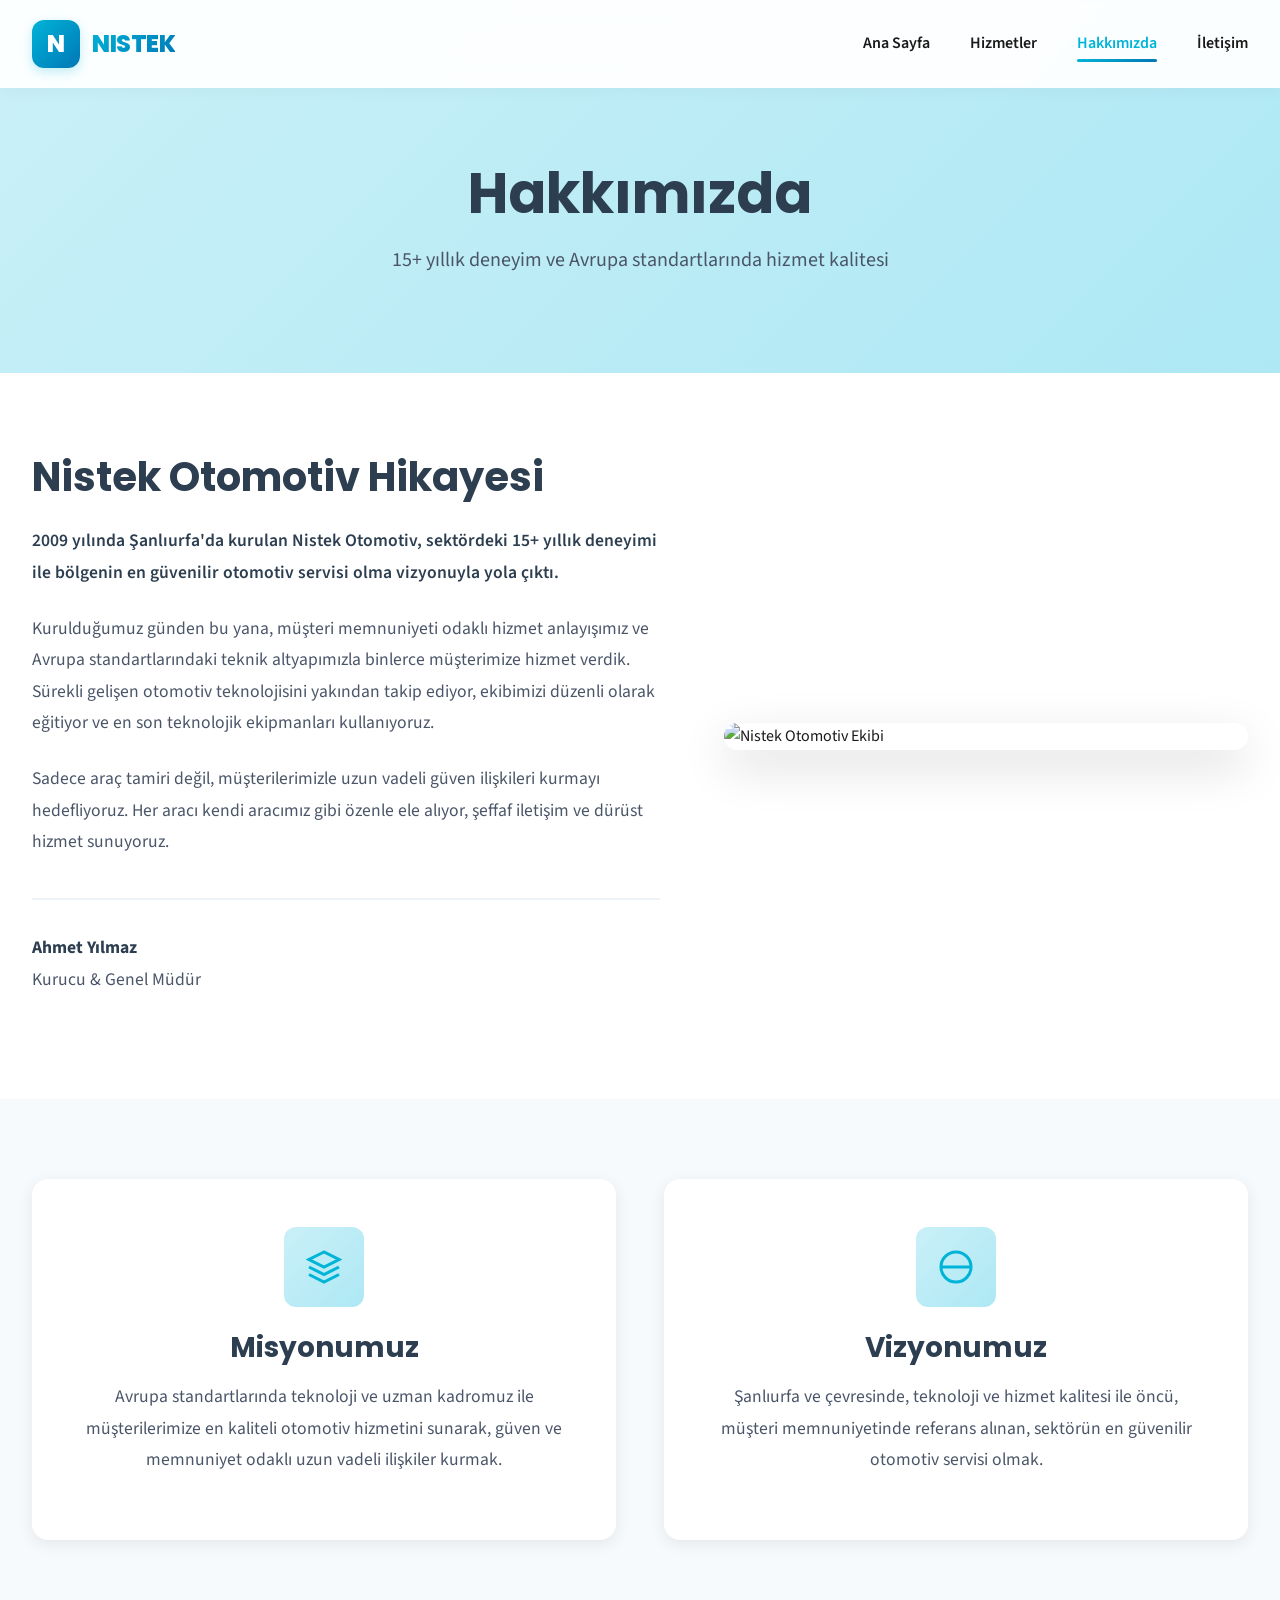
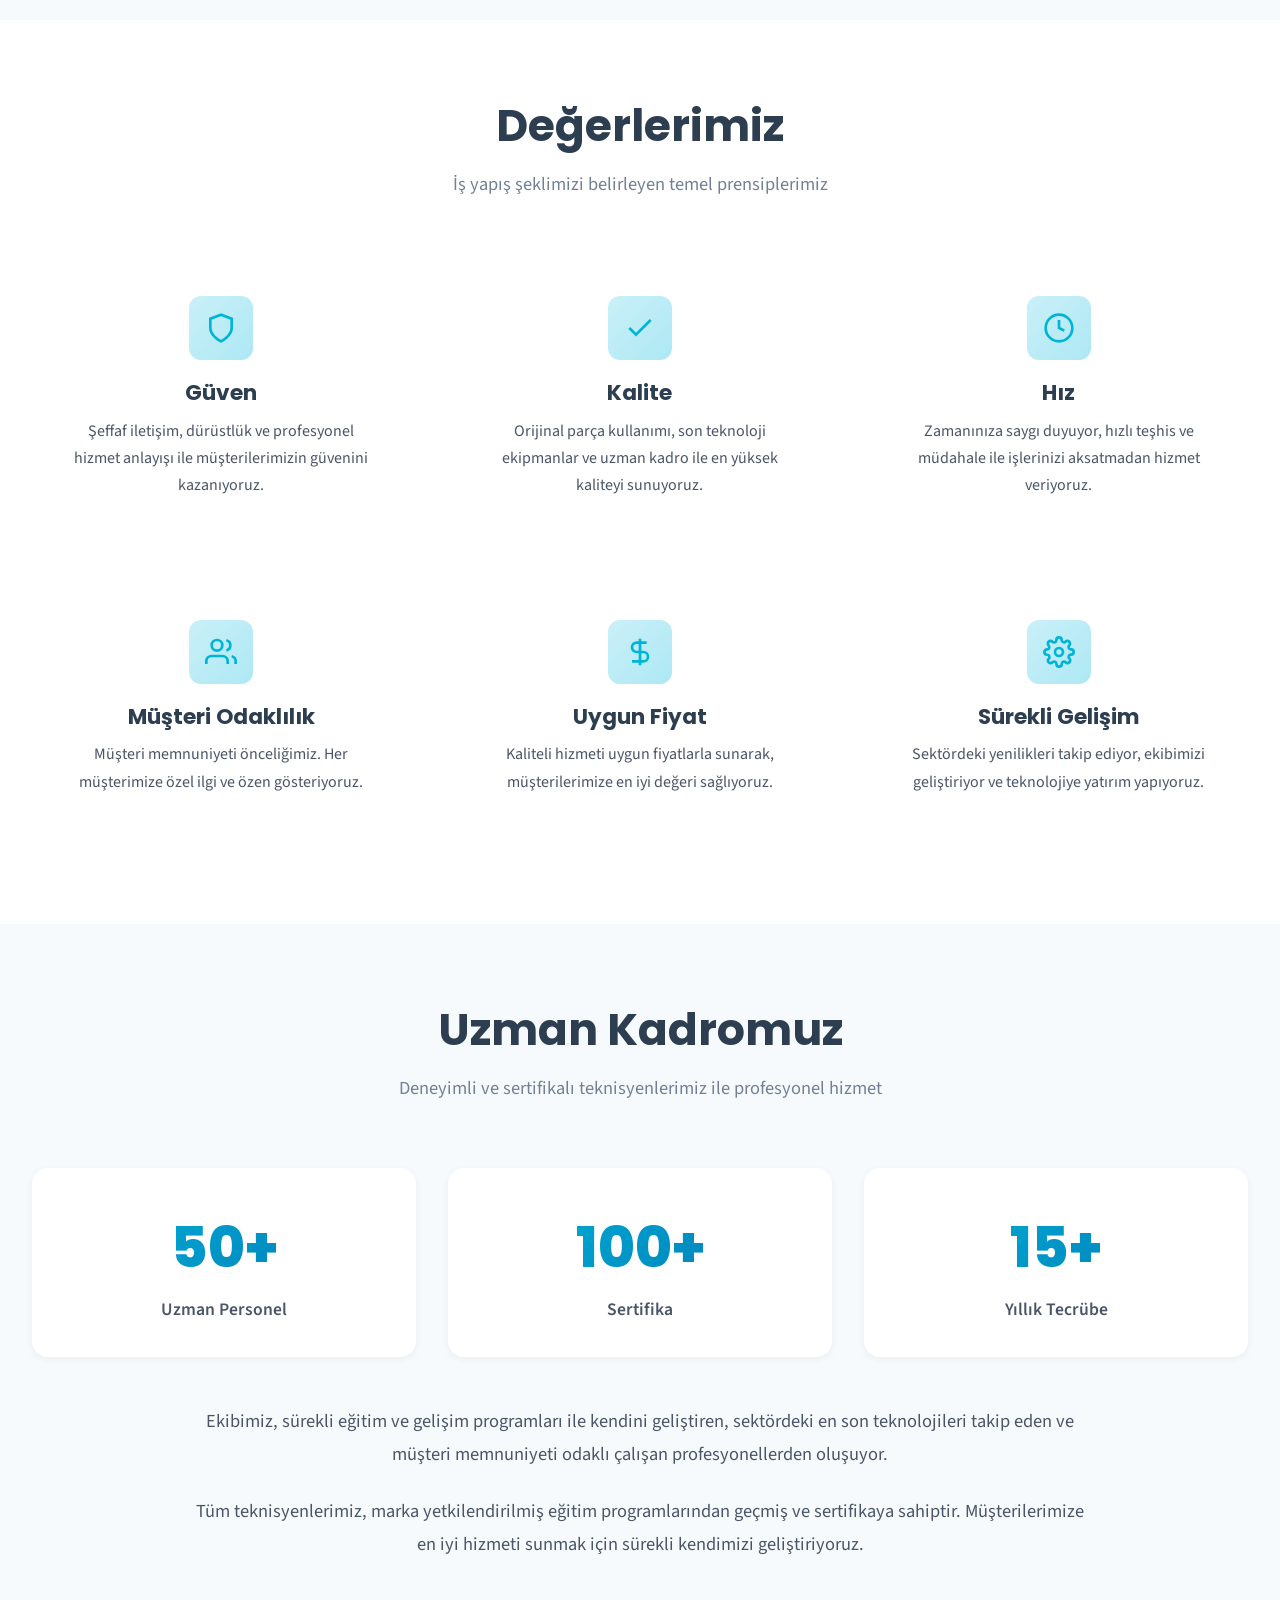
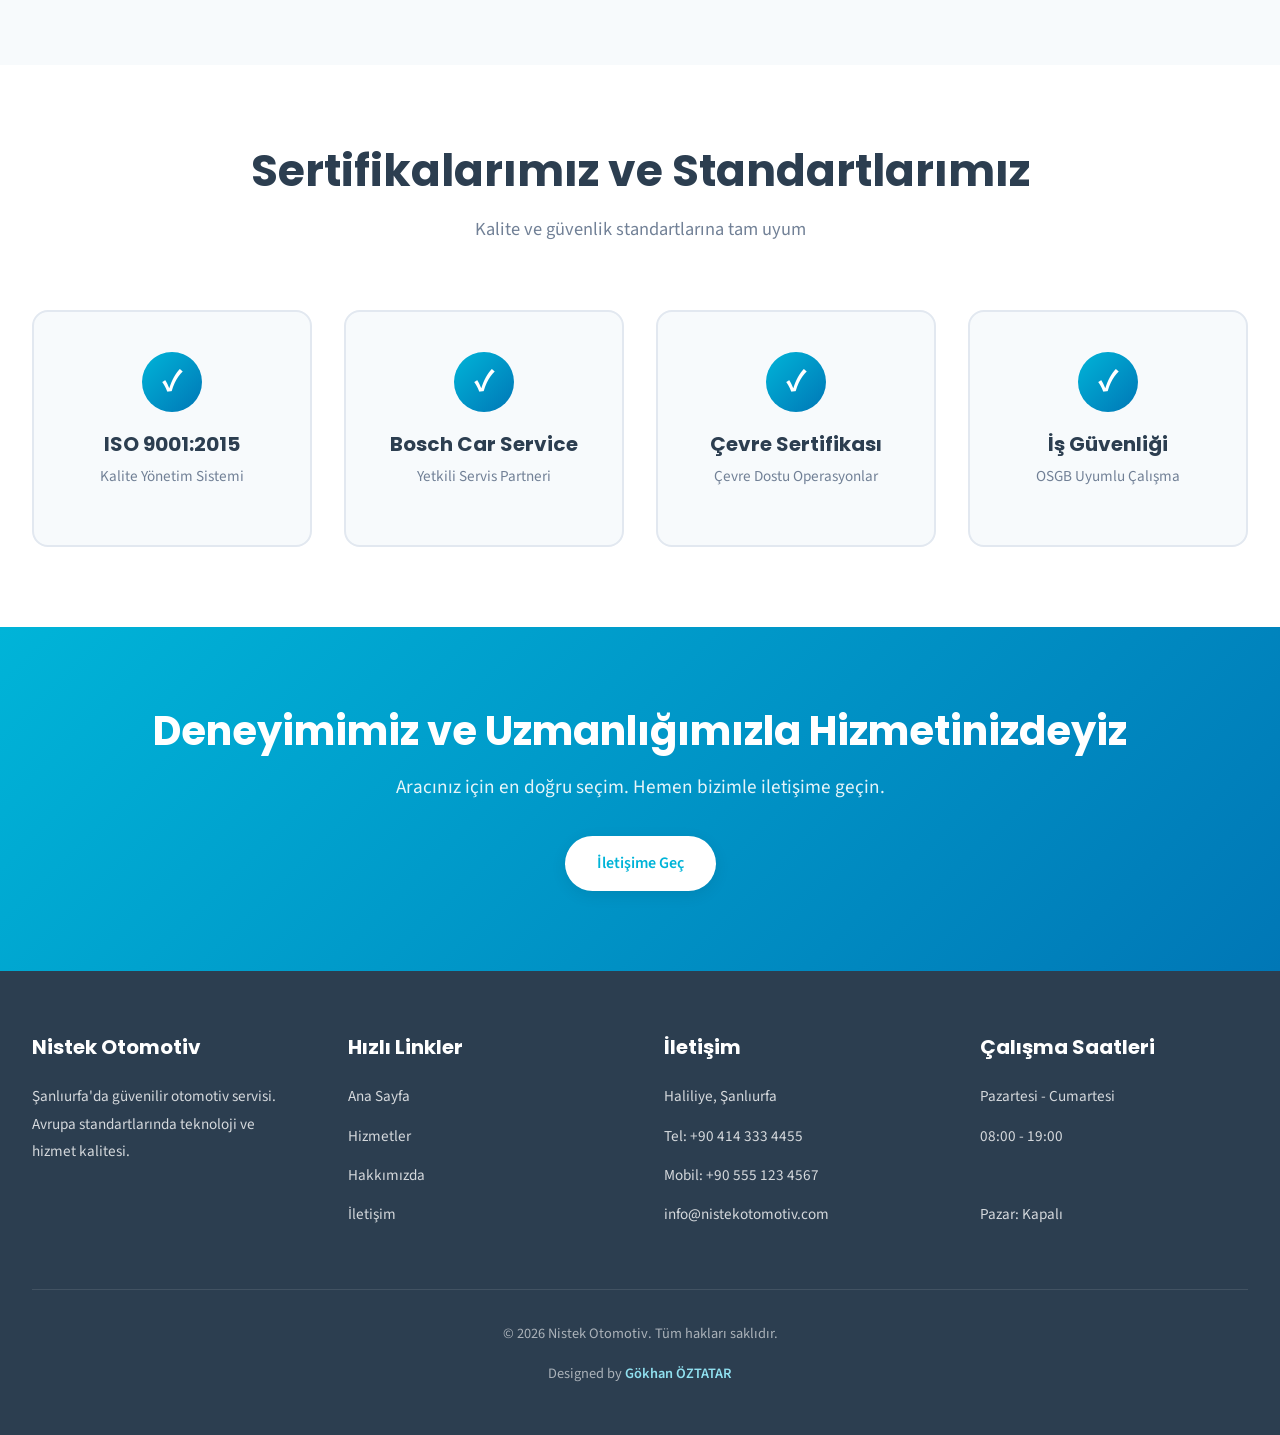
==== hakkimizda.html @ 3eafb085 "Add files via upload" ====
<!DOCTYPE html>
<html lang="tr">
<head>
    <meta charset="UTF-8">
    <meta name="viewport" content="width=device-width, initial-scale=1.0">
    <title>Hakkımızda - Nistek Otomotiv | Şanlıurfa</title>
    <meta name="description" content="15+ yıllık deneyim, Avrupa standartları ve müşteri odaklı hizmet anlayışı ile Şanlıurfa'nın güvenilir otomotiv servisi.">
    <link href="https://fonts.googleapis.com/css2?family=Poppins:wght@300;400;500;600;700;800&family=Source+Sans+Pro:wght@300;400;600;700&display=swap" rel="stylesheet">
    <link rel="stylesheet" href="style.css">
</head>
<body>
    <!-- Header / Navigation -->
    <header class="site-header">
        <div class="container">
            <div class="logo">
                <a href="index.html">
                    <span class="logo-icon">N</span>
                    <span class="logo-text">NISTEK</span>
                </a>
            </div>
            <nav class="main-nav">
                <ul class="nav-menu">
                    <li><a href="index.html">Ana Sayfa</a></li>
                    <li><a href="hizmetler.html">Hizmetler</a></li>
                    <li><a href="hakkimizda.html" class="active">Hakkımızda</a></li>
                    <li><a href="iletisim.html">İletişim</a></li>
                </ul>
                <button class="mobile-toggle" aria-label="Menu">
                    <span></span>
                    <span></span>
                    <span></span>
                </button>
            </nav>
        </div>
    </header>

    <!-- Page Header -->
    <section class="page-header">
        <div class="container">
            <h1>Hakkımızda</h1>
            <p>15+ yıllık deneyim ve Avrupa standartlarında hizmet kalitesi</p>
        </div>
    </section>

    <!-- About Story Section -->
    <section class="about-story">
        <div class="container">
            <div class="about-grid">
                <div class="about-content">
                    <h2>Nistek Otomotiv Hikayesi</h2>
                    <p class="lead-text">2009 yılında Şanlıurfa'da kurulan Nistek Otomotiv, sektördeki 15+ yıllık deneyimi ile bölgenin en güvenilir otomotiv servisi olma vizyonuyla yola çıktı.</p>
                    
                    <p>Kurulduğumuz günden bu yana, müşteri memnuniyeti odaklı hizmet anlayışımız ve Avrupa standartlarındaki teknik altyapımızla binlerce müşterimize hizmet verdik. Sürekli gelişen otomotiv teknolojisini yakından takip ediyor, ekibimizi düzenli olarak eğitiyor ve en son teknolojik ekipmanları kullanıyoruz.</p>

                    <p>Sadece araç tamiri değil, müşterilerimizle uzun vadeli güven ilişkileri kurmayı hedefliyoruz. Her aracı kendi aracımız gibi özenle ele alıyor, şeffaf iletişim ve dürüst hizmet sunuyoruz.</p>

                    <div class="signature">
                        <p><strong>Ahmet Yılmaz</strong><br>Kurucu & Genel Müdür</p>
                    </div>
                </div>
                <div class="about-image">
                    <img src="https://images.unsplash.com/photo-1632823469850-1da5f5e07b2c?w=600&h=700&fit=crop" alt="Nistek Otomotiv Ekibi">
                </div>
            </div>
        </div>
    </section>

    <!-- Mission & Vision -->
    <section class="mission-vision">
        <div class="container">
            <div class="mv-grid">
                <div class="mv-card">
                    <div class="mv-icon">
                        <svg viewBox="0 0 24 24" width="36" height="36">
                            <path d="M12 2L2 7l10 5 10-5-10-5z"/>
                            <path d="M2 17l10 5 10-5"/>
                            <path d="M2 12l10 5 10-5"/>
                        </svg>
                    </div>
                    <h3>Misyonumuz</h3>
                    <p>Avrupa standartlarında teknoloji ve uzman kadromuz ile müşterilerimize en kaliteli otomotiv hizmetini sunarak, güven ve memnuniyet odaklı uzun vadeli ilişkiler kurmak.</p>
                </div>
                <div class="mv-card">
                    <div class="mv-icon">
                        <svg viewBox="0 0 24 24" width="36" height="36">
                            <circle cx="12" cy="12" r="10"/>
                            <path d="M2 12h20"/>
                        </svg>
                    </div>
                    <h3>Vizyonumuz</h3>
                    <p>Şanlıurfa ve çevresinde, teknoloji ve hizmet kalitesi ile öncü, müşteri memnuniyetinde referans alınan, sektörün en güvenilir otomotiv servisi olmak.</p>
                </div>
            </div>
        </div>
    </section>

    <!-- Values Section -->
    <section class="values-section">
        <div class="container">
            <div class="section-header">
                <h2>Değerlerimiz</h2>
                <p>İş yapış şeklimizi belirleyen temel prensiplerimiz</p>
            </div>
            <div class="values-grid">
                <div class="value-card">
                    <div class="value-icon">
                        <svg viewBox="0 0 24 24" width="32" height="32">
                            <path d="M12 22s8-4 8-10V5l-8-3-8 3v7c0 6 8 10 8 10z"/>
                        </svg>
                    </div>
                    <h3>Güven</h3>
                    <p>Şeffaf iletişim, dürüstlük ve profesyonel hizmet anlayışı ile müşterilerimizin güvenini kazanıyoruz.</p>
                </div>

                <div class="value-card">
                    <div class="value-icon">
                        <svg viewBox="0 0 24 24" width="32" height="32">
                            <polyline points="20 6 9 17 4 12"/>
                        </svg>
                    </div>
                    <h3>Kalite</h3>
                    <p>Orijinal parça kullanımı, son teknoloji ekipmanlar ve uzman kadro ile en yüksek kaliteyi sunuyoruz.</p>
                </div>

                <div class="value-card">
                    <div class="value-icon">
                        <svg viewBox="0 0 24 24" width="32" height="32">
                            <circle cx="12" cy="12" r="10"/>
                            <polyline points="12 6 12 12 16 14"/>
                        </svg>
                    </div>
                    <h3>Hız</h3>
                    <p>Zamanınıza saygı duyuyor, hızlı teşhis ve müdahale ile işlerinizi aksatmadan hizmet veriyoruz.</p>
                </div>

                <div class="value-card">
                    <div class="value-icon">
                        <svg viewBox="0 0 24 24" width="32" height="32">
                            <path d="M17 21v-2a4 4 0 0 0-4-4H5a4 4 0 0 0-4 4v2"/>
                            <circle cx="9" cy="7" r="4"/>
                            <path d="M23 21v-2a4 4 0 0 0-3-3.87"/>
                            <path d="M16 3.13a4 4 0 0 1 0 7.75"/>
                        </svg>
                    </div>
                    <h3>Müşteri Odaklılık</h3>
                    <p>Müşteri memnuniyeti önceliğimiz. Her müşterimize özel ilgi ve özen gösteriyoruz.</p>
                </div>

                <div class="value-card">
                    <div class="value-icon">
                        <svg viewBox="0 0 24 24" width="32" height="32">
                            <path d="M12 2v20M17 5H9.5a3.5 3.5 0 0 0 0 7h5a3.5 3.5 0 0 1 0 7H6"/>
                        </svg>
                    </div>
                    <h3>Uygun Fiyat</h3>
                    <p>Kaliteli hizmeti uygun fiyatlarla sunarak, müşterilerimize en iyi değeri sağlıyoruz.</p>
                </div>

                <div class="value-card">
                    <div class="value-icon">
                        <svg viewBox="0 0 24 24" width="32" height="32">
                            <circle cx="12" cy="12" r="3"/>
                            <path d="M19.4 15a1.65 1.65 0 0 0 .33 1.82l.06.06a2 2 0 0 1 0 2.83 2 2 0 0 1-2.83 0l-.06-.06a1.65 1.65 0 0 0-1.82-.33 1.65 1.65 0 0 0-1 1.51V21a2 2 0 0 1-2 2 2 2 0 0 1-2-2v-.09A1.65 1.65 0 0 0 9 19.4a1.65 1.65 0 0 0-1.82.33l-.06.06a2 2 0 0 1-2.83 0 2 2 0 0 1 0-2.83l.06-.06a1.65 1.65 0 0 0 .33-1.82 1.65 1.65 0 0 0-1.51-1H3a2 2 0 0 1-2-2 2 2 0 0 1 2-2h.09A1.65 1.65 0 0 0 4.6 9a1.65 1.65 0 0 0-.33-1.82l-.06-.06a2 2 0 0 1 0-2.83 2 2 0 0 1 2.83 0l.06.06a1.65 1.65 0 0 0 1.82.33H9a1.65 1.65 0 0 0 1-1.51V3a2 2 0 0 1 2-2 2 2 0 0 1 2 2v.09a1.65 1.65 0 0 0 1 1.51 1.65 1.65 0 0 0 1.82-.33l.06-.06a2 2 0 0 1 2.83 0 2 2 0 0 1 0 2.83l-.06.06a1.65 1.65 0 0 0-.33 1.82V9a1.65 1.65 0 0 0 1.51 1H21a2 2 0 0 1 2 2 2 2 0 0 1-2 2h-.09a1.65 1.65 0 0 0-1.51 1z"/>
                        </svg>
                    </div>
                    <h3>Sürekli Gelişim</h3>
                    <p>Sektördeki yenilikleri takip ediyor, ekibimizi geliştiriyor ve teknolojiye yatırım yapıyoruz.</p>
                </div>
            </div>
        </div>
    </section>

    <!-- Team Section -->
    <section class="team-section">
        <div class="container">
            <div class="section-header">
                <h2>Uzman Kadromuz</h2>
                <p>Deneyimli ve sertifikalı teknisyenlerimiz ile profesyonel hizmet</p>
            </div>
            <div class="team-stats">
                <div class="team-stat-item">
                    <div class="team-stat-number">50+</div>
                    <div class="team-stat-label">Uzman Personel</div>
                </div>
                <div class="team-stat-item">
                    <div class="team-stat-number">100+</div>
                    <div class="team-stat-label">Sertifika</div>
                </div>
                <div class="team-stat-item">
                    <div class="team-stat-number">15+</div>
                    <div class="team-stat-label">Yıllık Tecrübe</div>
                </div>
            </div>
            <div class="team-content">
                <p>Ekibimiz, sürekli eğitim ve gelişim programları ile kendini geliştiren, sektördeki en son teknolojileri takip eden ve müşteri memnuniyeti odaklı çalışan profesyonellerden oluşuyor.</p>
                <p>Tüm teknisyenlerimiz, marka yetkilendirilmiş eğitim programlarından geçmiş ve sertifikaya sahiptir. Müşterilerimize en iyi hizmeti sunmak için sürekli kendimizi geliştiriyoruz.</p>
            </div>
        </div>
    </section>

    <!-- Certifications Section -->
    <section class="certifications-section">
        <div class="container">
            <div class="section-header">
                <h2>Sertifikalarımız ve Standartlarımız</h2>
                <p>Kalite ve güvenlik standartlarına tam uyum</p>
            </div>
            <div class="cert-grid">
                <div class="cert-card">
                    <div class="cert-icon">✓</div>
                    <h3>ISO 9001:2015</h3>
                    <p>Kalite Yönetim Sistemi</p>
                </div>
                <div class="cert-card">
                    <div class="cert-icon">✓</div>
                    <h3>Bosch Car Service</h3>
                    <p>Yetkili Servis Partneri</p>
                </div>
                <div class="cert-card">
                    <div class="cert-icon">✓</div>
                    <h3>Çevre Sertifikası</h3>
                    <p>Çevre Dostu Operasyonlar</p>
                </div>
                <div class="cert-card">
                    <div class="cert-icon">✓</div>
                    <h3>İş Güvenliği</h3>
                    <p>OSGB Uyumlu Çalışma</p>
                </div>
            </div>
        </div>
    </section>

    <!-- CTA Section -->
    <section class="cta-section">
        <div class="container">
            <div class="cta-content">
                <h2>Deneyimimiz ve Uzmanlığımızla Hizmetinizdeyiz</h2>
                <p>Aracınız için en doğru seçim. Hemen bizimle iletişime geçin.</p>
                <a href="iletisim.html" class="btn btn-light">İletişime Geç</a>
            </div>
        </div>
    </section>

    <!-- Footer -->
    <footer class="site-footer">
        <div class="container">
            <div class="footer-grid">
                <div class="footer-col">
                    <h4>Nistek Otomotiv</h4>
                    <p>Şanlıurfa'da güvenilir otomotiv servisi. Avrupa standartlarında teknoloji ve hizmet kalitesi.</p>
                </div>
                <div class="footer-col">
                    <h4>Hızlı Linkler</h4>
                    <ul>
                        <li><a href="index.html">Ana Sayfa</a></li>
                        <li><a href="hizmetler.html">Hizmetler</a></li>
                        <li><a href="hakkimizda.html">Hakkımızda</a></li>
                        <li><a href="iletisim.html">İletişim</a></li>
                    </ul>
                </div>
                <div class="footer-col">
                    <h4>İletişim</h4>
                    <ul>
                        <li>Haliliye, Şanlıurfa</li>
                        <li>Tel: +90 414 333 4455</li>
                        <li>Mobil: +90 555 123 4567</li>
                        <li>info@nistekotomotiv.com</li>
                    </ul>
                </div>
                <div class="footer-col">
                    <h4>Çalışma Saatleri</h4>
                    <ul>
                        <li>Pazartesi - Cumartesi</li>
                        <li>08:00 - 19:00</li>
                        <li>&nbsp;</li>
                        <li>Pazar: Kapalı</li>
                    </ul>
                </div>
            </div>
            <div class="footer-bottom">
                <p>&copy; 2026 Nistek Otomotiv. Tüm hakları saklıdır.</p>
                <p class="designer-credit">Designed by <a href="https://gokhanoztatar.com" target="_blank" rel="noopener noreferrer">Gökhan ÖZTATAR</a></p>
            </div>
        </div>
    </footer>

    <script src="script.js"></script>
</body>
</html>
---- style.css ----
/* ==========================================
   NISTEK OTOMOTIV - MODERN DESIGN SYSTEM
   European Automotive Technology Style
   ========================================== */

/* === CSS VARIABLES === */
:root {
    /* Colors */
    --primary-blue: #00B4D8;
    --primary-blue-dark: #0096C7;
    --secondary-blue: #0077B6;
    --accent-cyan: #90E0EF;
    --dark-graphite: #2C3E50;
    --dark-slate: #34495E;
    --text-dark: #1A1A1A;
    --text-medium: #4A5568;
    --text-light: #718096;
    --bg-white: #FFFFFF;
    --bg-light: #F7FAFC;
    --bg-gray: #EDF2F7;
    --border-color: #E2E8F0;
    
    /* Gradients */
    --gradient-primary: linear-gradient(135deg, #00B4D8 0%, #0077B6 100%);
    --gradient-light: linear-gradient(135deg, #CAF0F8 0%, #ADE8F4 100%);
    
    /* Spacing */
    --spacing-xs: 0.5rem;
    --spacing-sm: 1rem;
    --spacing-md: 1.5rem;
    --spacing-lg: 2rem;
    --spacing-xl: 3rem;
    --spacing-2xl: 4rem;
    
    /* Typography */
    --font-heading: 'Poppins', sans-serif;
    --font-body: 'Source Sans Pro', sans-serif;
    
    /* Shadows */
    --shadow-sm: 0 2px 8px rgba(0, 0, 0, 0.05);
    --shadow-md: 0 4px 16px rgba(0, 0, 0, 0.08);
    --shadow-lg: 0 8px 32px rgba(0, 0, 0, 0.12);
    --shadow-xl: 0 16px 48px rgba(0, 0, 0, 0.15);
    
    /* Border Radius */
    --radius-sm: 8px;
    --radius-md: 12px;
    --radius-lg: 16px;
    --radius-xl: 24px;
    --radius-full: 9999px;
    
    /* Transitions */
    --transition-base: all 0.3s cubic-bezier(0.4, 0, 0.2, 1);
    --transition-fast: all 0.15s ease;
}

/* === RESET & BASE === */
* {
    margin: 0;
    padding: 0;
    box-sizing: border-box;
}

html {
    scroll-behavior: smooth;
    font-size: 16px;
}

body {
    font-family: var(--font-body);
    color: var(--text-dark);
    background: var(--bg-light);
    line-height: 1.7;
    -webkit-font-smoothing: antialiased;
    -moz-osx-font-smoothing: grayscale;
}

img {
    max-width: 100%;
    height: auto;
    display: block;
}

a {
    color: inherit;
    text-decoration: none;
    transition: var(--transition-base);
}

ul {
    list-style: none;
}

/* === TYPOGRAPHY === */
h1, h2, h3, h4, h5, h6 {
    font-family: var(--font-heading);
    font-weight: 700;
    line-height: 1.2;
    color: var(--dark-graphite);
}

h1 { font-size: 3.5rem; }
h2 { font-size: 2.5rem; }
h3 { font-size: 1.75rem; }
h4 { font-size: 1.5rem; }
h5 { font-size: 1.25rem; }
h6 { font-size: 1rem; }

p {
    margin-bottom: 1rem;
    color: var(--text-medium);
}

.lead-text {
    font-size: 1.25rem;
    font-weight: 600;
    color: var(--dark-graphite);
    line-height: 1.6;
}

.gradient-text {
    background: var(--gradient-primary);
    -webkit-background-clip: text;
    -webkit-text-fill-color: transparent;
    background-clip: text;
}

/* === CONTAINER === */
.container {
    max-width: 1280px;
    margin: 0 auto;
    padding: 0 2rem;
}

@media (max-width: 768px) {
    .container {
        padding: 0 1.5rem;
    }
}

/* === HEADER & NAVIGATION === */
.site-header {
    position: fixed;
    top: 0;
    left: 0;
    right: 0;
    background: rgba(255, 255, 255, 0.95);
    backdrop-filter: blur(12px);
    -webkit-backdrop-filter: blur(12px);
    box-shadow: 0 2px 16px rgba(0, 0, 0, 0.04);
    z-index: 1000;
    padding: 1.25rem 0;
    transition: var(--transition-base);
}

.site-header .container {
    display: flex;
    justify-content: space-between;
    align-items: center;
}

/* Logo */
.logo a {
    display: flex;
    align-items: center;
    gap: 0.75rem;
    font-family: var(--font-heading);
    font-weight: 800;
    font-size: 1.5rem;
}

.logo-icon {
    width: 48px;
    height: 48px;
    background: var(--gradient-primary);
    border-radius: var(--radius-md);
    display: flex;
    align-items: center;
    justify-content: center;
    color: white;
    font-size: 1.5rem;
    font-weight: 800;
    box-shadow: 0 4px 12px rgba(0, 180, 216, 0.25);
}

.logo-text {
    background: var(--gradient-primary);
    -webkit-background-clip: text;
    -webkit-text-fill-color: transparent;
    background-clip: text;
    letter-spacing: -0.5px;
}

/* Navigation */
.nav-menu {
    display: flex;
    gap: 2.5rem;
    align-items: center;
}

.nav-menu a {
    font-weight: 600;
    font-size: 1rem;
    color: var(--text-dark);
    position: relative;
    padding: 0.5rem 0;
}

.nav-menu a::after {
    content: '';
    position: absolute;
    bottom: 0;
    left: 0;
    width: 0;
    height: 3px;
    background: var(--gradient-primary);
    border-radius: 2px;
    transition: width 0.3s ease;
}

.nav-menu a:hover::after,
.nav-menu a.active::after {
    width: 100%;
}

.nav-menu a:hover,
.nav-menu a.active {
    color: var(--primary-blue);
}

/* Mobile Toggle */
.mobile-toggle {
    display: none;
    flex-direction: column;
    gap: 5px;
    background: none;
    border: none;
    cursor: pointer;
    padding: 0.5rem;
}

.mobile-toggle span {
    width: 28px;
    height: 3px;
    background: var(--dark-graphite);
    border-radius: 2px;
    transition: var(--transition-base);
}

/* === BUTTONS === */
.btn {
    display: inline-flex;
    align-items: center;
    gap: 0.5rem;
    padding: 0.875rem 2rem;
    font-family: var(--font-body);
    font-weight: 600;
    font-size: 1rem;
    border-radius: var(--radius-full);
    cursor: pointer;
    transition: var(--transition-base);
    border: none;
    text-align: center;
}

.btn svg {
    fill: none;
    stroke: currentColor;
    stroke-width: 2;
    stroke-linecap: round;
    stroke-linejoin: round;
}

.btn-primary {
    background: var(--gradient-primary);
    color: white;
    box-shadow: 0 4px 16px rgba(0, 180, 216, 0.3);
}

.btn-primary:hover {
    transform: translateY(-2px);
    box-shadow: 0 8px 24px rgba(0, 180, 216, 0.4);
}

.btn-secondary {
    background: white;
    color: var(--primary-blue);
    border: 2px solid var(--primary-blue);
}

.btn-secondary:hover {
    background: var(--primary-blue);
    color: white;
}

.btn-light {
    background: white;
    color: var(--primary-blue);
    box-shadow: var(--shadow-md);
}

.btn-light:hover {
    background: var(--bg-light);
    transform: translateY(-2px);
}

.btn-outline {
    background: transparent;
    color: var(--primary-blue);
    border: 2px solid var(--primary-blue);
}

.btn-outline:hover {
    background: var(--primary-blue);
    color: white;
}

.btn-full {
    width: 100%;
    justify-content: center;
}

/* === HERO SECTION === */
.hero {
    padding: 9rem 0 5rem;
    background: var(--bg-light);
    position: relative;
    overflow: hidden;
}

.hero-background {
    position: absolute;
    top: 0;
    left: 0;
    right: 0;
    bottom: 0;
    z-index: 0;
}

.hero-pattern {
    position: absolute;
    top: -10%;
    right: -10%;
    width: 600px;
    height: 600px;
    background: radial-gradient(circle, rgba(0, 180, 216, 0.08) 0%, transparent 70%);
    border-radius: 50%;
    animation: float 8s ease-in-out infinite;
}

@keyframes float {
    0%, 100% { transform: translate(0, 0); }
    50% { transform: translate(-30px, -30px); }
}

.hero .container {
    position: relative;
    z-index: 1;
    display: grid;
    grid-template-columns: 1fr 1fr;
    gap: 4rem;
    align-items: center;
}

.hero-title {
    font-size: 4rem;
    margin-bottom: 1.5rem;
    line-height: 1.1;
    animation: fadeInUp 0.8s ease-out;
}

.hero-subtitle {
    font-size: 1.25rem;
    color: var(--text-medium);
    margin-bottom: 2.5rem;
    line-height: 1.7;
    animation: fadeInUp 0.8s ease-out 0.2s both;
}

.hero-actions {
    display: flex;
    gap: 1rem;
    flex-wrap: wrap;
    animation: fadeInUp 0.8s ease-out 0.4s both;
}

.hero-image-wrapper {
    position: relative;
    border-radius: var(--radius-xl);
    overflow: hidden;
    box-shadow: var(--shadow-xl);
    animation: fadeInRight 0.8s ease-out 0.3s both;
}

.hero-image-wrapper img {
    width: 100%;
    height: auto;
    display: block;
}

@keyframes fadeInUp {
    from {
        opacity: 0;
        transform: translateY(30px);
    }
    to {
        opacity: 1;
        transform: translateY(0);
    }
}

@keyframes fadeInRight {
    from {
        opacity: 0;
        transform: translateX(30px);
    }
    to {
        opacity: 1;
        transform: translateX(0);
    }
}

/* === TRUST SECTION === */
.trust-section {
    padding: 3rem 0;
    background: white;
}

.trust-grid {
    display: grid;
    grid-template-columns: repeat(4, 1fr);
    gap: 2rem;
}

.trust-item {
    text-align: center;
    padding: 1.5rem;
}

.trust-number {
    font-family: var(--font-heading);
    font-size: 3rem;
    font-weight: 800;
    background: var(--gradient-primary);
    -webkit-background-clip: text;
    -webkit-text-fill-color: transparent;
    background-clip: text;
    margin-bottom: 0.5rem;
}

.trust-label {
    font-weight: 600;
    color: var(--text-medium);
    font-size: 1rem;
}

/* === SECTION STYLES === */
section {
    padding: 5rem 0;
}

.section-header {
    text-align: center;
    margin-bottom: 4rem;
    max-width: 800px;
    margin-left: auto;
    margin-right: auto;
}

.section-header h2 {
    font-size: 2.75rem;
    margin-bottom: 1rem;
}

.section-header p {
    font-size: 1.15rem;
    color: var(--text-light);
}

.section-cta {
    text-align: center;
    margin-top: 3rem;
}

/* === SERVICES GRID === */
.services-preview {
    background: var(--bg-light);
}

.services-grid {
    display: grid;
    grid-template-columns: repeat(auto-fit, minmax(320px, 1fr));
    gap: 2rem;
}

.service-card {
    background: white;
    padding: 2.5rem;
    border-radius: var(--radius-lg);
    box-shadow: var(--shadow-sm);
    transition: var(--transition-base);
    border: 1px solid var(--border-color);
}

.service-card:hover {
    transform: translateY(-8px);
    box-shadow: var(--shadow-lg);
    border-color: var(--primary-blue);
}

.service-icon {
    width: 64px;
    height: 64px;
    background: var(--gradient-light);
    border-radius: var(--radius-md);
    display: flex;
    align-items: center;
    justify-content: center;
    margin-bottom: 1.5rem;
}

.service-icon svg {
    stroke: var(--primary-blue);
    fill: none;
    stroke-width: 2;
    stroke-linecap: round;
    stroke-linejoin: round;
}

.service-card h3 {
    font-size: 1.5rem;
    margin-bottom: 1rem;
    color: var(--dark-graphite);
}

.service-card p {
    color: var(--text-medium);
    line-height: 1.7;
    margin-bottom: 1.5rem;
}

.service-link {
    color: var(--primary-blue);
    font-weight: 600;
    display: inline-flex;
    align-items: center;
    gap: 0.5rem;
}

.service-link:hover {
    gap: 0.75rem;
}

/* === FEATURES GRID === */
.why-choose {
    background: white;
}

.features-grid {
    display: grid;
    grid-template-columns: repeat(auto-fit, minmax(280px, 1fr));
    gap: 2.5rem;
}

.feature-card {
    text-align: center;
}

.feature-icon {
    width: 72px;
    height: 72px;
    background: var(--gradient-light);
    border-radius: var(--radius-md);
    display: flex;
    align-items: center;
    justify-content: center;
    margin: 0 auto 1.5rem;
}

.feature-icon svg {
    stroke: var(--primary-blue);
    fill: none;
    stroke-width: 2.5;
    stroke-linecap: round;
    stroke-linejoin: round;
}

.feature-card h3 {
    font-size: 1.35rem;
    margin-bottom: 0.75rem;
}

.feature-card p {
    color: var(--text-medium);
    line-height: 1.7;
}

/* === CTA SECTION === */
.cta-section {
    background: var(--gradient-primary);
    padding: 5rem 0;
    text-align: center;
}

.cta-content h2 {
    color: white;
    font-size: 2.5rem;
    margin-bottom: 1rem;
}

.cta-content p {
    color: rgba(255, 255, 255, 0.9);
    font-size: 1.2rem;
    margin-bottom: 2rem;
}

/* === PAGE HEADER === */
.page-header {
    padding: 10rem 0 5rem;
    background: var(--gradient-light);
    text-align: center;
}

.page-header h1 {
    font-size: 3.5rem;
    margin-bottom: 1rem;
}

.page-header p {
    font-size: 1.25rem;
    color: var(--text-medium);
}

/* === SERVICES DETAIL PAGE === */
.services-detail {
    background: var(--bg-light);
}

.service-detail-card {
    background: white;
    border-radius: var(--radius-xl);
    padding: 3rem;
    margin-bottom: 3rem;
    box-shadow: var(--shadow-md);
}

.service-detail-header {
    display: flex;
    gap: 2rem;
    align-items: center;
    margin-bottom: 2.5rem;
    padding-bottom: 2rem;
    border-bottom: 2px solid var(--bg-gray);
}

.service-detail-icon {
    width: 80px;
    height: 80px;
    background: var(--gradient-primary);
    border-radius: var(--radius-lg);
    display: flex;
    align-items: center;
    justify-content: center;
    flex-shrink: 0;
    box-shadow: 0 8px 24px rgba(0, 180, 216, 0.3);
}

.service-detail-icon svg {
    stroke: white;
    fill: none;
    stroke-width: 2;
    stroke-linecap: round;
    stroke-linejoin: round;
}

.service-detail-title h2 {
    font-size: 2.25rem;
    margin-bottom: 0.5rem;
}

.service-detail-subtitle {
    color: var(--text-light);
    font-size: 1.15rem;
}

.service-detail-content {
    display: grid;
    grid-template-columns: 2fr 1fr;
    gap: 3rem;
}

.service-detail-text h3 {
    font-size: 1.5rem;
    margin: 2rem 0 1rem;
    color: var(--dark-graphite);
}

.service-detail-text h3:first-child {
    margin-top: 0;
}

.service-detail-text p {
    color: var(--text-medium);
    line-height: 1.8;
    margin-bottom: 1.5rem;
}

.service-list {
    list-style: none;
    margin: 1.5rem 0;
}

.service-list li {
    padding: 0.75rem 0 0.75rem 2rem;
    position: relative;
    color: var(--text-medium);
}

.service-list li::before {
    content: '✓';
    position: absolute;
    left: 0;
    color: var(--primary-blue);
    font-weight: 700;
    font-size: 1.2rem;
}

.service-detail-image {
    position: sticky;
    top: 120px;
}

.service-detail-image img {
    width: 100%;
    border-radius: var(--radius-lg);
    box-shadow: var(--shadow-lg);
}

/* === ABOUT PAGE === */
.about-story {
    background: white;
}

.about-grid {
    display: grid;
    grid-template-columns: 1.2fr 1fr;
    gap: 4rem;
    align-items: center;
}

.about-content h2 {
    font-size: 2.5rem;
    margin-bottom: 1.5rem;
}

.about-content p {
    font-size: 1.1rem;
    line-height: 1.8;
    margin-bottom: 1.5rem;
}

.signature {
    margin-top: 2.5rem;
    padding-top: 2rem;
    border-top: 2px solid var(--bg-gray);
}

.signature strong {
    color: var(--dark-graphite);
    font-size: 1.1rem;
}

.about-image {
    position: relative;
}

.about-image img {
    width: 100%;
    border-radius: var(--radius-xl);
    box-shadow: var(--shadow-xl);
}

/* Mission & Vision */
.mission-vision {
    background: var(--bg-light);
}

.mv-grid {
    display: grid;
    grid-template-columns: repeat(2, 1fr);
    gap: 3rem;
}

.mv-card {
    background: white;
    padding: 3rem;
    border-radius: var(--radius-lg);
    box-shadow: var(--shadow-md);
    text-align: center;
}

.mv-icon {
    width: 80px;
    height: 80px;
    background: var(--gradient-light);
    border-radius: var(--radius-md);
    display: flex;
    align-items: center;
    justify-content: center;
    margin: 0 auto 1.5rem;
}

.mv-icon svg {
    stroke: var(--primary-blue);
    fill: none;
    stroke-width: 2;
}

.mv-card h3 {
    font-size: 1.75rem;
    margin-bottom: 1rem;
}

.mv-card p {
    font-size: 1.1rem;
    line-height: 1.8;
}

/* Values Section */
.values-section {
    background: white;
}

.values-grid {
    display: grid;
    grid-template-columns: repeat(auto-fit, minmax(280px, 1fr));
    gap: 2.5rem;
}

.value-card {
    text-align: center;
    padding: 2rem;
}

.value-icon {
    width: 64px;
    height: 64px;
    background: var(--gradient-light);
    border-radius: var(--radius-md);
    display: flex;
    align-items: center;
    justify-content: center;
    margin: 0 auto 1.25rem;
}

.value-icon svg {
    stroke: var(--primary-blue);
    fill: none;
    stroke-width: 2;
}

.value-card h3 {
    font-size: 1.35rem;
    margin-bottom: 0.75rem;
}

/* Team Section */
.team-section {
    background: var(--bg-light);
}

.team-stats {
    display: grid;
    grid-template-columns: repeat(3, 1fr);
    gap: 2rem;
    margin-bottom: 3rem;
}

.team-stat-item {
    text-align: center;
    padding: 2rem;
    background: white;
    border-radius: var(--radius-lg);
    box-shadow: var(--shadow-sm);
}

.team-stat-number {
    font-family: var(--font-heading);
    font-size: 3.5rem;
    font-weight: 800;
    background: var(--gradient-primary);
    -webkit-background-clip: text;
    -webkit-text-fill-color: transparent;
    background-clip: text;
}

.team-stat-label {
    font-weight: 600;
    color: var(--text-medium);
    font-size: 1.1rem;
}

.team-content {
    max-width: 900px;
    margin: 0 auto;
    text-align: center;
}

.team-content p {
    font-size: 1.15rem;
    line-height: 1.8;
    margin-bottom: 1.5rem;
}

/* Certifications */
.certifications-section {
    background: white;
}

.cert-grid {
    display: grid;
    grid-template-columns: repeat(auto-fit, minmax(250px, 1fr));
    gap: 2rem;
}

.cert-card {
    text-align: center;
    padding: 2.5rem 2rem;
    background: var(--bg-light);
    border-radius: var(--radius-lg);
    border: 2px solid var(--border-color);
    transition: var(--transition-base);
}

.cert-card:hover {
    border-color: var(--primary-blue);
    transform: translateY(-5px);
}

.cert-icon {
    width: 60px;
    height: 60px;
    background: var(--gradient-primary);
    color: white;
    border-radius: 50%;
    display: flex;
    align-items: center;
    justify-content: center;
    margin: 0 auto 1.25rem;
    font-size: 2rem;
    font-weight: 700;
}

.cert-card h3 {
    font-size: 1.25rem;
    margin-bottom: 0.5rem;
}

.cert-card p {
    color: var(--text-light);
    font-size: 0.95rem;
}

/* === CONTACT PAGE === */
.contact-info-section {
    background: white;
}

.contact-cards {
    display: grid;
    grid-template-columns: repeat(auto-fit, minmax(280px, 1fr));
    gap: 2rem;
}

.contact-info-card {
    text-align: center;
    padding: 2.5rem 2rem;
    background: var(--bg-light);
    border-radius: var(--radius-lg);
    transition: var(--transition-base);
}

.contact-info-card:hover {
    background: white;
    box-shadow: var(--shadow-md);
    transform: translateY(-5px);
}

.contact-info-icon {
    width: 64px;
    height: 64px;
    background: var(--gradient-light);
    border-radius: var(--radius-md);
    display: flex;
    align-items: center;
    justify-content: center;
    margin: 0 auto 1.5rem;
}

.contact-info-icon svg {
    stroke: var(--primary-blue);
    fill: none;
    stroke-width: 2;
}

.contact-info-card h3 {
    font-size: 1.35rem;
    margin-bottom: 1rem;
}

.contact-info-card p {
    color: var(--text-medium);
    line-height: 1.7;
}

.contact-info-card a {
    color: var(--primary-blue);
    font-weight: 600;
}

.contact-info-card a:hover {
    text-decoration: underline;
}

/* Contact Form Section */
.contact-form-section {
    background: var(--bg-light);
}

.contact-main-grid {
    display: grid;
    grid-template-columns: 1.2fr 1fr;
    gap: 3rem;
}

.contact-form-wrapper {
    background: white;
    padding: 3rem;
    border-radius: var(--radius-xl);
    box-shadow: var(--shadow-md);
}

.form-header {
    margin-bottom: 2.5rem;
}

.form-header h2 {
    font-size: 2rem;
    margin-bottom: 0.75rem;
}

.form-header p {
    color: var(--text-light);
    font-size: 1.05rem;
}

.contact-form .form-row {
    display: grid;
    grid-template-columns: repeat(2, 1fr);
    gap: 1.5rem;
    margin-bottom: 1.5rem;
}

.form-group {
    display: flex;
    flex-direction: column;
}

.form-group label {
    font-weight: 600;
    color: var(--text-dark);
    margin-bottom: 0.5rem;
    font-size: 0.95rem;
}

.form-group input,
.form-group select,
.form-group textarea {
    padding: 0.875rem 1rem;
    border: 2px solid var(--border-color);
    border-radius: var(--radius-sm);
    font-family: var(--font-body);
    font-size: 1rem;
    transition: var(--transition-base);
    background: var(--bg-white);
}

.form-group input:focus,
.form-group select:focus,
.form-group textarea:focus {
    outline: none;
    border-color: var(--primary-blue);
    box-shadow: 0 0 0 4px rgba(0, 180, 216, 0.1);
}

.form-group textarea {
    resize: vertical;
    min-height: 120px;
}

/* Map Wrapper */
.map-wrapper {
    background: white;
    border-radius: var(--radius-xl);
    overflow: hidden;
    box-shadow: var(--shadow-md);
}

.map-header {
    padding: 2rem;
    border-bottom: 2px solid var(--bg-gray);
}

.map-header h3 {
    font-size: 1.5rem;
    margin-bottom: 0.5rem;
}

.map-header p {
    color: var(--text-light);
}

.map-container {
    height: 400px;
    position: relative;
}

.map-container iframe {
    width: 100%;
    height: 100%;
    border: none;
}

.map-footer {
    padding: 1.5rem 2rem;
    text-align: center;
    background: var(--bg-light);
}

/* Quick Contact */
.quick-contact-section {
    background: white;
}

.quick-contact-grid {
    display: grid;
    grid-template-columns: repeat(3, 1fr);
    gap: 2rem;
}

.quick-contact-card {
    text-align: center;
    padding: 3rem 2rem;
    background: var(--bg-light);
    border-radius: var(--radius-lg);
    transition: var(--transition-base);
    border: 2px solid transparent;
}

.quick-contact-card:hover {
    border-color: var(--primary-blue);
    background: white;
    box-shadow: var(--shadow-md);
    transform: translateY(-5px);
}

.quick-contact-icon {
    width: 72px;
    height: 72px;
    background: var(--gradient-light);
    border-radius: var(--radius-md);
    display: flex;
    align-items: center;
    justify-content: center;
    margin: 0 auto 1.5rem;
}

.quick-contact-icon svg {
    stroke: var(--primary-blue);
    fill: currentColor;
}

.quick-contact-icon.whatsapp {
    background: linear-gradient(135deg, #25D366 0%, #128C7E 100%);
}

.quick-contact-icon.whatsapp svg {
    stroke: none;
    fill: white;
}

.quick-contact-card h3 {
    font-size: 1.35rem;
    margin-bottom: 0.5rem;
}

.quick-contact-card p {
    color: var(--text-medium);
    font-weight: 600;
}

/* === FOOTER === */
.site-footer {
    background: var(--dark-graphite);
    color: white;
    padding: 4rem 0 2rem;
}

.footer-grid {
    display: grid;
    grid-template-columns: repeat(4, 1fr);
    gap: 3rem;
    margin-bottom: 3rem;
}

.footer-col h4 {
    color: white;
    font-size: 1.25rem;
    margin-bottom: 1.5rem;
}

.footer-col p,
.footer-col li {
    color: rgba(255, 255, 255, 0.8);
    line-height: 1.8;
    font-size: 0.95rem;
}

.footer-col ul {
    list-style: none;
}

.footer-col ul li {
    margin-bottom: 0.75rem;
}

.footer-col a {
    color: rgba(255, 255, 255, 0.8);
    transition: var(--transition-fast);
}

.footer-col a:hover {
    color: var(--accent-cyan);
}

.footer-bottom {
    text-align: center;
    padding-top: 2rem;
    border-top: 1px solid rgba(255, 255, 255, 0.1);
}

.footer-bottom p {
    color: rgba(255, 255, 255, 0.6);
    font-size: 0.9rem;
}

/* === RESPONSIVE === */

/* Tablet */
@media (max-width: 1024px) {
    h1 { font-size: 3rem; }
    h2 { font-size: 2.25rem; }
    
    .hero .container,
    .about-grid,
    .contact-main-grid {
        grid-template-columns: 1fr;
        gap: 3rem;
    }
    
    .hero-image {
        order: -1;
    }
    
    .service-detail-content {
        grid-template-columns: 1fr;
    }
    
    .service-detail-image {
        position: static;
    }
    
    .footer-grid {
        grid-template-columns: repeat(2, 1fr);
    }
}

/* Mobile */
@media (max-width: 768px) {
    h1 { font-size: 2.5rem; }
    h2 { font-size: 2rem; }
    
    .hero {
        padding: 7rem 0 4rem;
    }
    
    .hero-title {
        font-size: 2.5rem;
    }
    
    .hero-subtitle {
        font-size: 1.1rem;
    }
    
    .page-header {
        padding: 8rem 0 4rem;
    }
    
    .page-header h1 {
        font-size: 2.5rem;
    }
    
    .nav-menu {
        display: none;
    }
    
    .mobile-toggle {
        display: flex;
    }
    
    .nav-menu.active {
        display: flex;
        flex-direction: column;
        position: absolute;
        top: 100%;
        left: 0;
        right: 0;
        background: white;
        padding: 2rem;
        box-shadow: var(--shadow-lg);
        gap: 1rem;
    }
    
    .trust-grid,
    .mv-grid,
    .team-stats,
    .quick-contact-grid {
        grid-template-columns: 1fr;
    }
    
    .contact-form .form-row {
        grid-template-columns: 1fr;
    }
    
    .footer-grid {
        grid-template-columns: 1fr;
        gap: 2rem;
    }
    
    .service-detail-card {
        padding: 2rem 1.5rem;
    }
    
    .service-detail-header {
        flex-direction: column;
        text-align: center;
    }
}

@media (max-width: 480px) {
    .hero-title {
        font-size: 2rem;
    }
    
    .section-header h2 {
        font-size: 1.75rem;
    }
    
    .trust-number,
    .team-stat-number {
        font-size: 2.5rem;
    }
    
    .contact-form-wrapper {
        padding: 2rem 1.5rem;
    }
}

/* === DESIGNER CREDIT === */
.designer-credit {
    margin-top: 1rem;
    font-size: 0.875rem;
    color: rgba(255, 255, 255, 0.6);
}

.designer-credit a {
    color: var(--accent-cyan);
    font-weight: 600;
    transition: var(--transition-base);
}

.designer-credit a:hover {
    color: var(--primary-blue);
    text-decoration: underline;
}
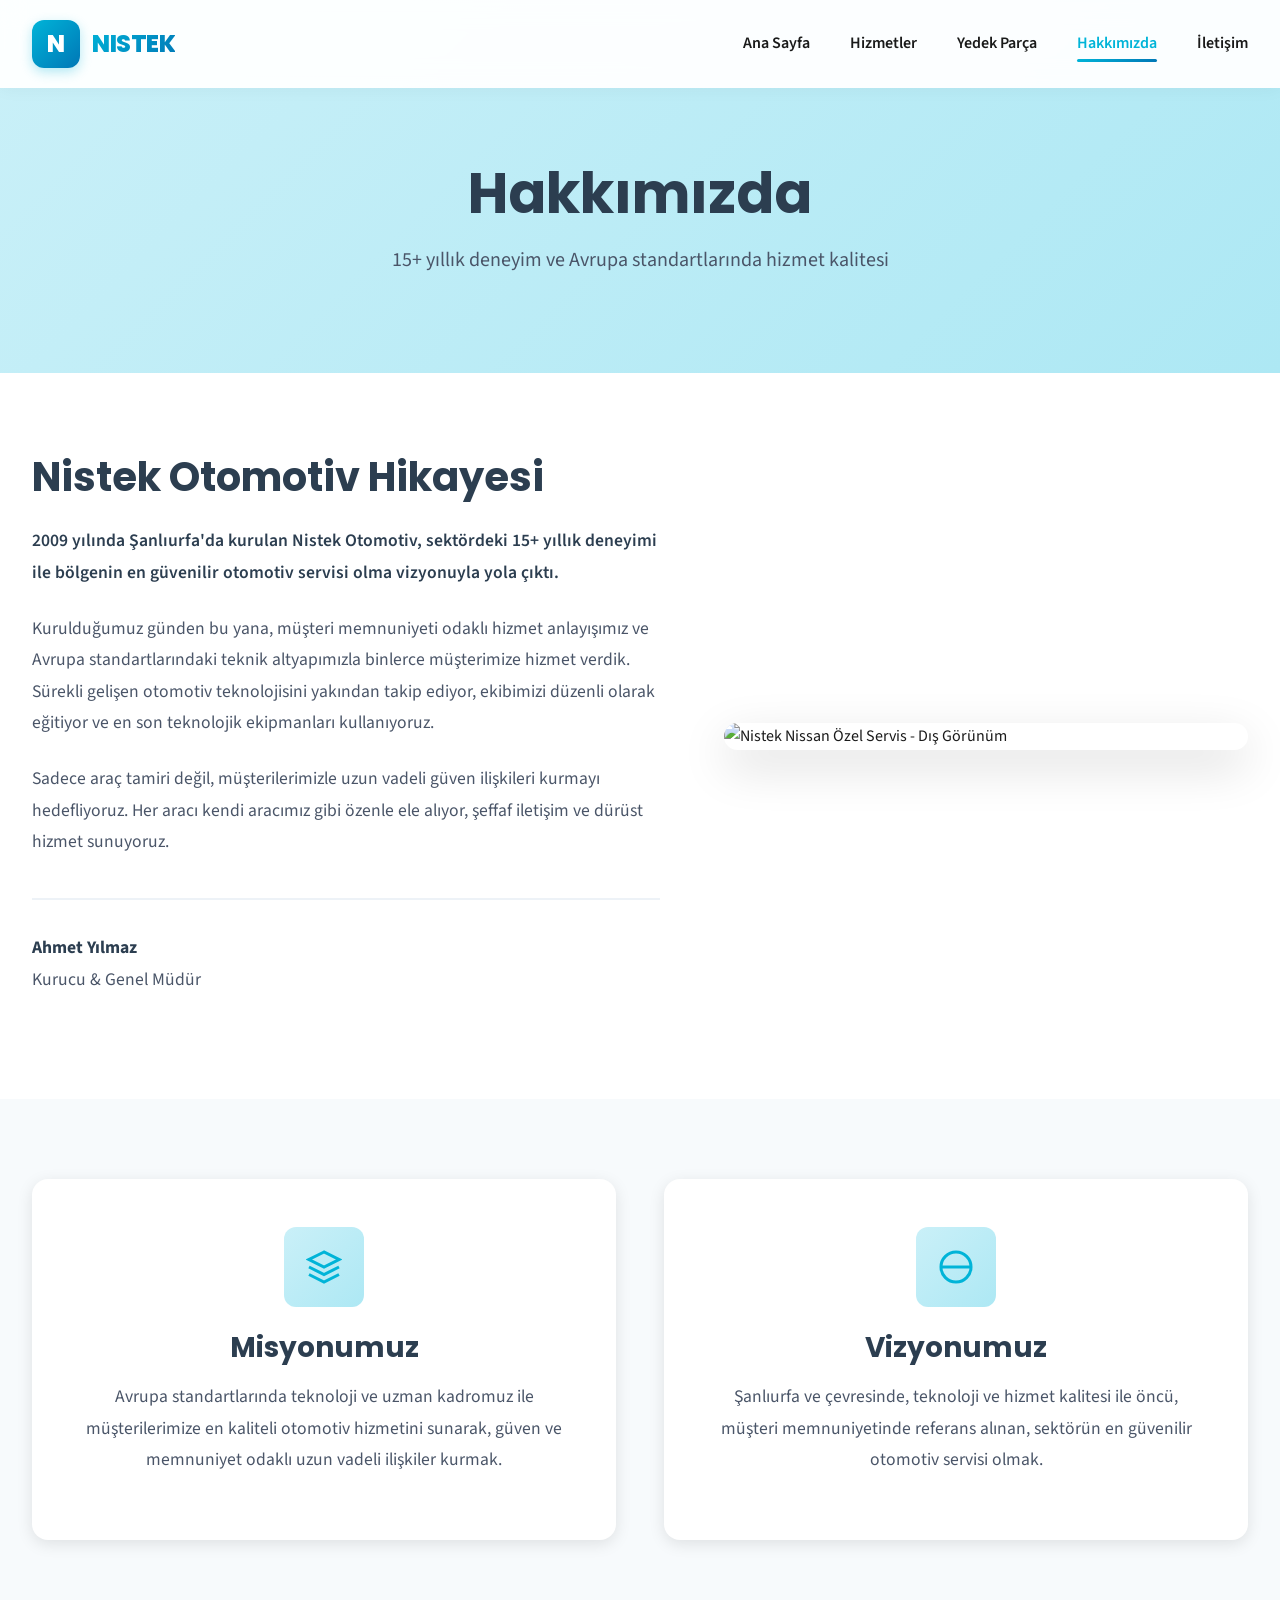
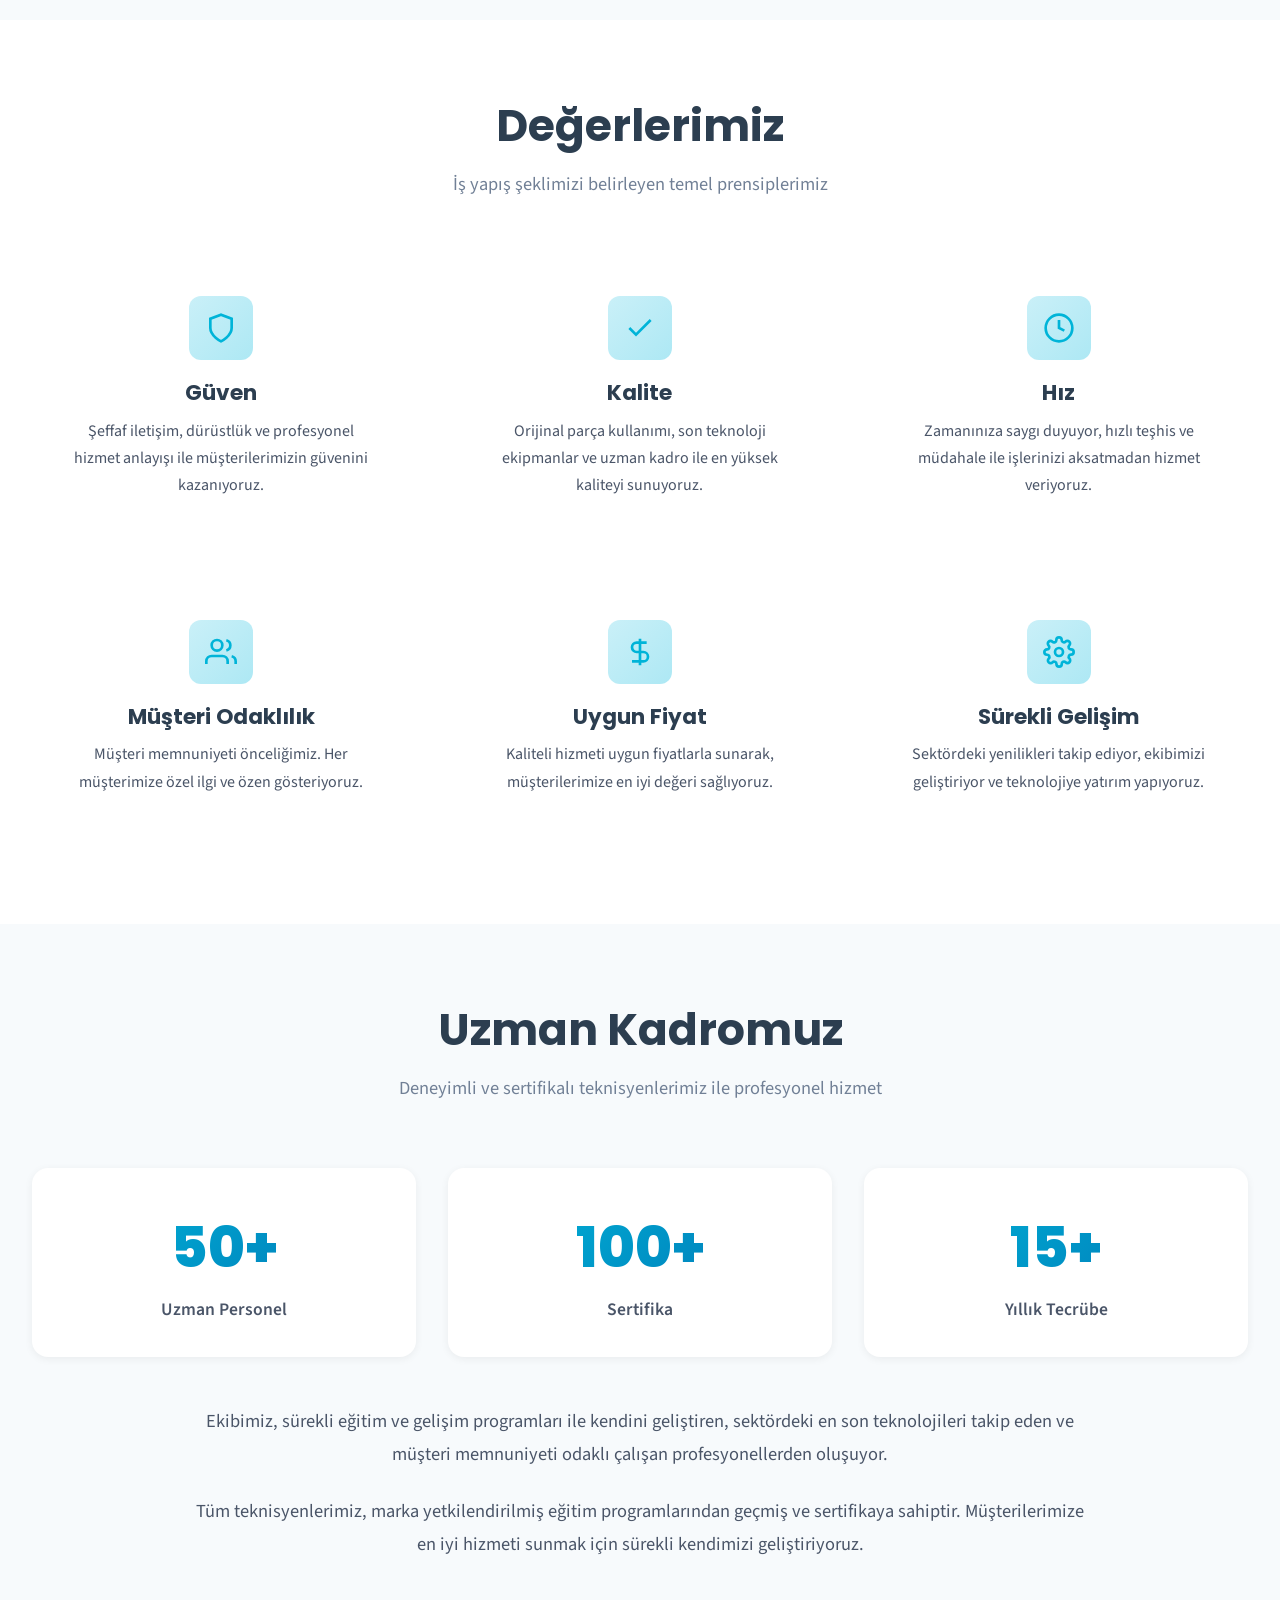
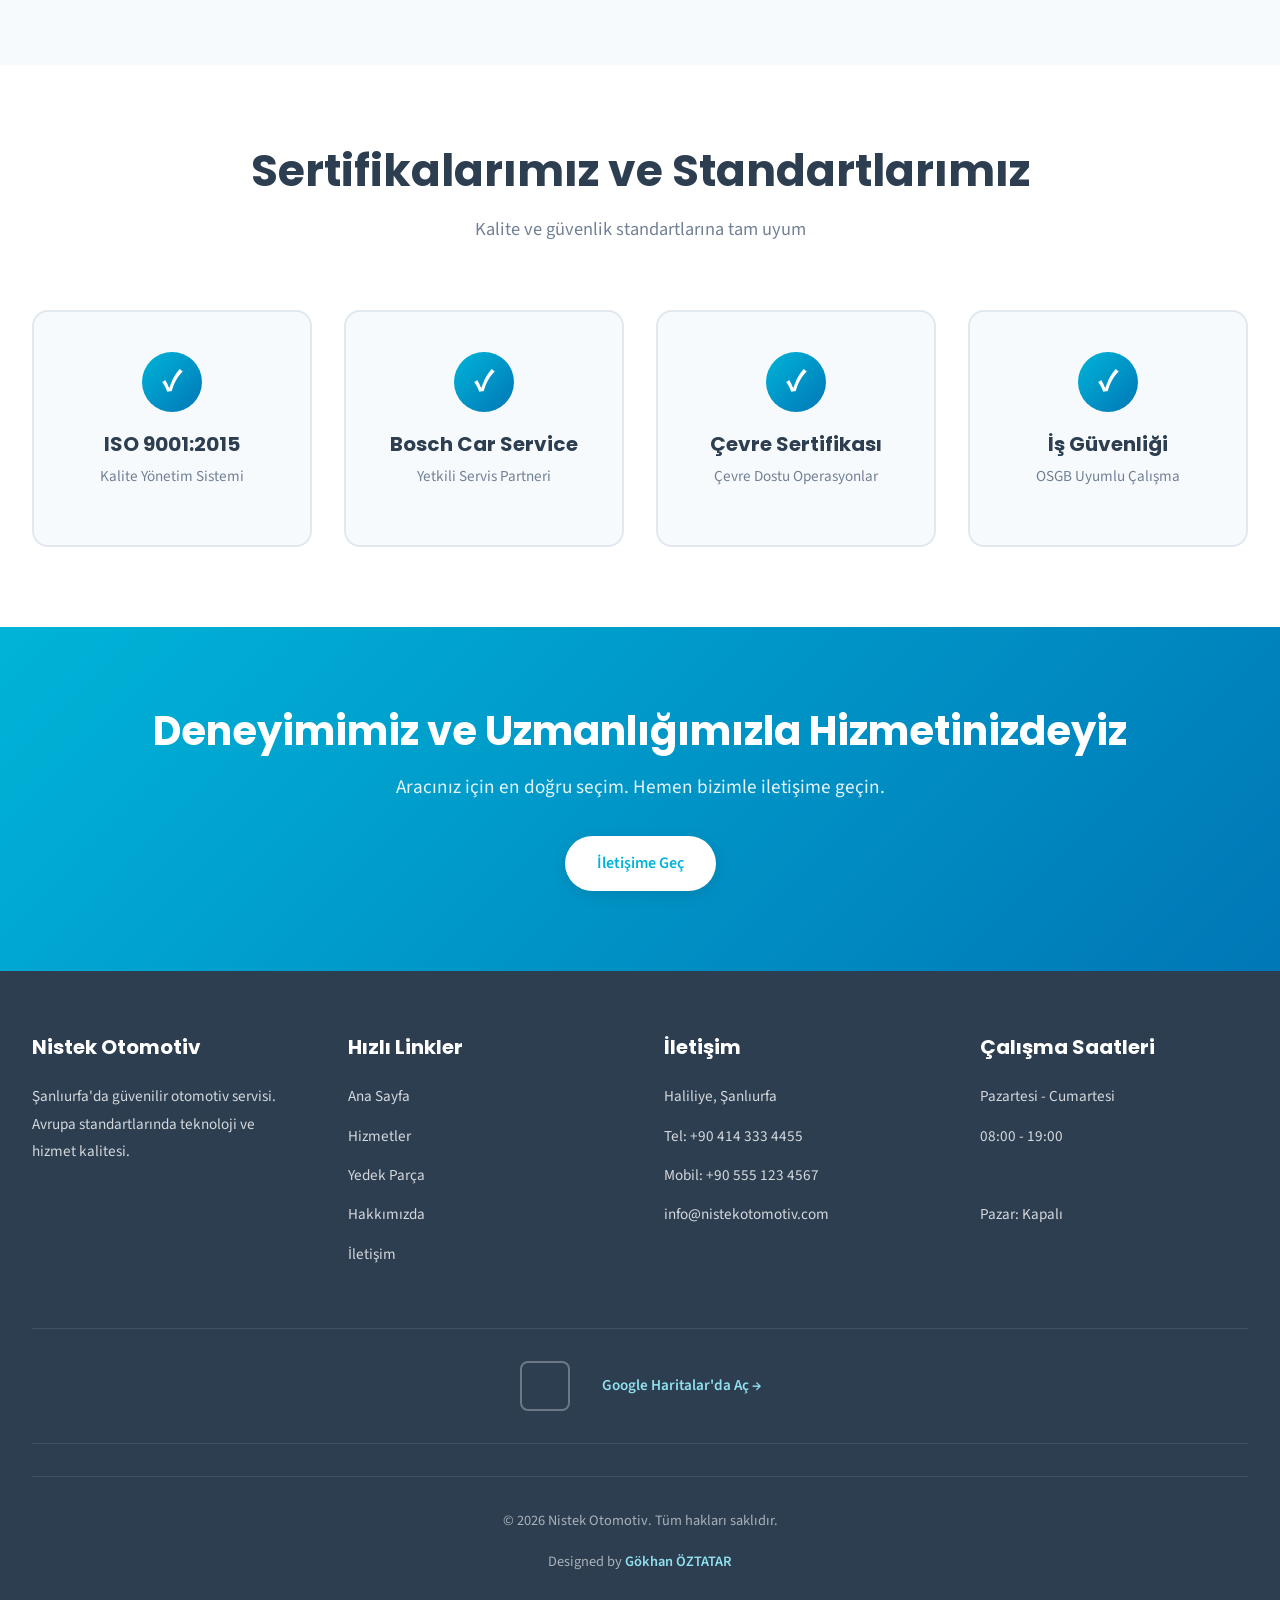
==== commit 731d845c: "Add files via upload" ====
--- a/hakkimizda.html
+++ b/hakkimizda.html
@@ -22,6 +22,7 @@
                 <ul class="nav-menu">
                     <li><a href="index.html">Ana Sayfa</a></li>
                     <li><a href="hizmetler.html">Hizmetler</a></li>
+                    <li><a href="yedek-parca.html">Yedek Parça</a></li>
                     <li><a href="hakkimizda.html" class="active">Hakkımızda</a></li>
                     <li><a href="iletisim.html">İletişim</a></li>
                 </ul>
@@ -59,7 +60,7 @@
                     </div>
                 </div>
                 <div class="about-image">
-                    <img src="https://images.unsplash.com/photo-1632823469850-1da5f5e07b2c?w=600&h=700&fit=crop" alt="Nistek Otomotiv Ekibi">
+                    <img src="Fotoğraflar/b51b62dd-a111-410d-8275-e551b13c558c.JPG" alt="Nistek Nissan Özel Servis - Dış Görünüm">
                 </div>
             </div>
         </div>
@@ -254,6 +255,7 @@
                     <ul>
                         <li><a href="index.html">Ana Sayfa</a></li>
                         <li><a href="hizmetler.html">Hizmetler</a></li>
+                        <li><a href="yedek-parca.html">Yedek Parça</a></li>
                         <li><a href="hakkimizda.html">Hakkımızda</a></li>
                         <li><a href="iletisim.html">İletişim</a></li>
                     </ul>
@@ -277,6 +279,14 @@
                     </ul>
                 </div>
             </div>
+            <div class="footer-map">
+                <div class="footer-map-container">
+                    <iframe src="https://www.google.com/maps/embed?pb=!1m18!1m12!1m3!1d1593.4!2d38.74143600463867!3d37.14683532714844!2m3!1f0!2f0!3f0!3m2!1i1024!2i768!4f13.1!3m3!1m2!1s0x0%3A0x0!2zMzfCsDA4JzQ4LjYiTiAzOMKwNDQnMjkuMiJF!5e0!3m2!1str!2str!4v1234567890123" loading="lazy"></iframe>
+                </div>
+                <div class="footer-map-text">
+                    <a href="https://www.google.com/maps?q=37.14683532714844,38.74143600463867&z=17&hl=tr" target="_blank">Google Haritalar'da Aç →</a>
+                </div>
+            </div>
             <div class="footer-bottom">
                 <p>&copy; 2026 Nistek Otomotiv. Tüm hakları saklıdır.</p>
                 <p class="designer-credit">Designed by <a href="https://gokhanoztatar.com" target="_blank" rel="noopener noreferrer">Gökhan ÖZTATAR</a></p>
--- a/style.css
+++ b/style.css
@@ -5,11 +5,12 @@
 
 /* === CSS VARIABLES === */
 :root {
-    /* Colors */
+    /* Colors - Clean Light Blue Theme */
     --primary-blue: #00B4D8;
     --primary-blue-dark: #0096C7;
     --secondary-blue: #0077B6;
     --accent-cyan: #90E0EF;
+    --accent-light: #CAF0F8;
     --dark-graphite: #2C3E50;
     --dark-slate: #34495E;
     --text-dark: #1A1A1A;
@@ -20,7 +21,7 @@
     --bg-gray: #EDF2F7;
     --border-color: #E2E8F0;
     
-    /* Gradients */
+    /* Gradients - Soft Blue */
     --gradient-primary: linear-gradient(135deg, #00B4D8 0%, #0077B6 100%);
     --gradient-light: linear-gradient(135deg, #CAF0F8 0%, #ADE8F4 100%);
     
@@ -37,8 +38,8 @@
     --font-body: 'Source Sans Pro', sans-serif;
     
     /* Shadows */
-    --shadow-sm: 0 2px 8px rgba(0, 0, 0, 0.05);
-    --shadow-md: 0 4px 16px rgba(0, 0, 0, 0.08);
+    --shadow-sm: 0 2px 8px rgba(0, 0, 0, 0.06);
+    --shadow-md: 0 4px 16px rgba(0, 0, 0, 0.1);
     --shadow-lg: 0 8px 32px rgba(0, 0, 0, 0.12);
     --shadow-xl: 0 16px 48px rgba(0, 0, 0, 0.15);
     
@@ -180,7 +181,7 @@
     color: white;
     font-size: 1.5rem;
     font-weight: 800;
-    box-shadow: 0 4px 12px rgba(0, 180, 216, 0.25);
+    box-shadow: 0 4px 12px rgba(0, 180, 216, 0.3);
 }
 
 .logo-text {
@@ -1241,6 +1242,50 @@
 
 .footer-col a:hover {
     color: var(--accent-cyan);
+}
+
+/* Footer Mini Map */
+.footer-map {
+    margin: 2rem 0;
+    padding: 2rem 0;
+    border-top: 1px solid rgba(255, 255, 255, 0.1);
+    border-bottom: 1px solid rgba(255, 255, 255, 0.1);
+    display: flex;
+    align-items: center;
+    justify-content: center;
+    gap: 2rem;
+}
+
+.footer-map-container {
+    width: 50px;
+    height: 50px;
+    border-radius: var(--radius-sm);
+    overflow: hidden;
+    border: 2px solid rgba(255, 255, 255, 0.3);
+    flex-shrink: 0;
+}
+
+.footer-map-container iframe {
+    width: 200px;
+    height: 200px;
+    margin-top: -75px;
+    margin-left: -75px;
+    border: none;
+    pointer-events: none;
+}
+
+.footer-map-text {
+    color: rgba(255, 255, 255, 0.8);
+    font-size: 0.95rem;
+}
+
+.footer-map-text a {
+    color: var(--accent-cyan);
+    font-weight: 600;
+}
+
+.footer-map-text a:hover {
+    text-decoration: underline;
 }
 
 .footer-bottom {
@@ -1393,3 +1438,784 @@
     color: var(--primary-blue);
     text-decoration: underline;
 }
+
+/* ==========================================
+   YEDEK PARÇA SAYFASI - PARTS CATALOG
+   ========================================== */
+
+/* Parts Filter Section */
+.parts-filter-section {
+    background: var(--dark-graphite);
+    padding: 2rem 0;
+    position: sticky;
+    top: 80px;
+    z-index: 100;
+}
+
+.filter-bar {
+    display: flex;
+    flex-wrap: wrap;
+    gap: 0.75rem;
+    justify-content: center;
+}
+
+.filter-btn {
+    padding: 0.75rem 1.5rem;
+    background: rgba(255, 255, 255, 0.1);
+    color: rgba(255, 255, 255, 0.8);
+    border: 2px solid rgba(255, 255, 255, 0.2);
+    border-radius: var(--radius-full);
+    font-family: var(--font-body);
+    font-weight: 600;
+    font-size: 0.9rem;
+    cursor: pointer;
+    transition: var(--transition-base);
+}
+
+.filter-btn:hover {
+    background: rgba(255, 255, 255, 0.2);
+    border-color: var(--accent-cyan);
+    color: white;
+}
+
+.filter-btn.active {
+    background: var(--gradient-primary);
+    border-color: var(--primary-blue);
+    color: white;
+}
+
+/* Parts Catalog Grid */
+.parts-catalog {
+    background: var(--bg-light);
+    padding: 4rem 0;
+}
+
+.parts-grid {
+    display: grid;
+    grid-template-columns: repeat(auto-fill, minmax(320px, 1fr));
+    gap: 2rem;
+}
+
+.part-card {
+    background: white;
+    border-radius: var(--radius-lg);
+    overflow: hidden;
+    box-shadow: var(--shadow-sm);
+    transition: var(--transition-base);
+    border: 1px solid var(--border-color);
+}
+
+.part-card:hover {
+    transform: translateY(-8px);
+    box-shadow: var(--shadow-lg);
+    border-color: var(--primary-blue);
+}
+
+.part-image {
+    position: relative;
+    height: 200px;
+    overflow: hidden;
+    background: var(--bg-gray);
+}
+
+.part-image img {
+    width: 100%;
+    height: 100%;
+    object-fit: cover;
+    transition: var(--transition-base);
+}
+
+.part-card:hover .part-image img {
+    transform: scale(1.05);
+}
+
+.part-badge {
+    position: absolute;
+    top: 1rem;
+    right: 1rem;
+    padding: 0.5rem 1rem;
+    background: var(--gradient-primary);
+    color: white;
+    font-weight: 600;
+    font-size: 0.75rem;
+    border-radius: var(--radius-full);
+}
+
+.part-info {
+    padding: 1.5rem;
+}
+
+.part-category {
+    display: inline-block;
+    padding: 0.35rem 0.75rem;
+    background: var(--gradient-light);
+    color: var(--primary-blue);
+    font-size: 0.8rem;
+    font-weight: 600;
+    border-radius: var(--radius-full);
+    margin-bottom: 0.75rem;
+}
+
+.part-info h3 {
+    font-size: 1.25rem;
+    margin-bottom: 0.5rem;
+    color: var(--dark-graphite);
+}
+
+.part-info p {
+    color: var(--text-medium);
+    font-size: 0.95rem;
+    line-height: 1.6;
+    margin-bottom: 1.25rem;
+}
+
+.part-footer {
+    display: flex;
+    justify-content: space-between;
+    align-items: center;
+    padding-top: 1rem;
+    border-top: 1px solid var(--border-color);
+}
+
+.part-stock {
+    font-weight: 600;
+    font-size: 0.85rem;
+}
+
+.part-stock.in-stock {
+    color: #16a34a;
+}
+
+.part-stock.on-order {
+    color: var(--primary-blue);
+}
+
+.part-inquiry-btn {
+    padding: 0.6rem 1.25rem;
+    background: var(--gradient-primary);
+    color: white;
+    font-weight: 600;
+    font-size: 0.85rem;
+    border-radius: var(--radius-full);
+    transition: var(--transition-base);
+}
+
+.part-inquiry-btn:hover {
+    transform: translateY(-2px);
+    box-shadow: var(--shadow-md);
+}
+
+/* Parts CTA Section */
+.parts-cta-section {
+    background: var(--bg-gray);
+    padding: 4rem 0;
+}
+
+.parts-cta-content {
+    display: flex;
+    justify-content: space-between;
+    align-items: center;
+    gap: 3rem;
+    background: white;
+    padding: 3rem;
+    border-radius: var(--radius-lg);
+    box-shadow: var(--shadow-md);
+}
+
+.parts-cta-text h2 {
+    font-size: 1.75rem;
+    margin-bottom: 0.75rem;
+    color: var(--dark-graphite);
+}
+
+.parts-cta-text p {
+    color: var(--text-medium);
+    font-size: 1.1rem;
+    margin: 0;
+}
+
+.parts-cta-actions {
+    display: flex;
+    gap: 1rem;
+    flex-shrink: 0;
+}
+
+/* ==========================================
+   İLETİŞİM SAYFASI - DEVASA HARİTA
+   ========================================== */
+
+/* Contact Hero Map Section */
+.contact-hero-map {
+    padding: 0;
+    background: var(--bg-light);
+}
+
+.contact-hero-map .container {
+    max-width: 100%;
+    padding: 0;
+}
+
+.contact-hero-grid {
+    display: grid;
+    grid-template-columns: 400px 1fr;
+    min-height: 600px;
+}
+
+.contact-info-panel {
+    background: white;
+    padding: 3rem;
+    display: flex;
+    flex-direction: column;
+    justify-content: center;
+}
+
+.contact-info-panel h2 {
+    font-size: 2rem;
+    margin-bottom: 2rem;
+    color: var(--dark-graphite);
+}
+
+.contact-detail {
+    display: flex;
+    align-items: flex-start;
+    gap: 1rem;
+    margin-bottom: 2rem;
+}
+
+.contact-detail-icon {
+    width: 48px;
+    height: 48px;
+    background: var(--gradient-light);
+    border-radius: var(--radius-md);
+    display: flex;
+    align-items: center;
+    justify-content: center;
+    flex-shrink: 0;
+}
+
+.contact-detail-icon svg {
+    stroke: var(--primary-blue);
+    fill: none;
+    stroke-width: 2;
+}
+
+.contact-detail-text h3 {
+    font-size: 1.1rem;
+    margin-bottom: 0.25rem;
+    color: var(--dark-graphite);
+}
+
+.contact-detail-text p {
+    color: var(--text-medium);
+    margin: 0;
+    line-height: 1.6;
+}
+
+.contact-detail-text a {
+    color: var(--primary-blue);
+    font-weight: 600;
+}
+
+.contact-detail-text a:hover {
+    text-decoration: underline;
+}
+
+.hero-map-container {
+    position: relative;
+    min-height: 600px;
+}
+
+.hero-map-container iframe {
+    position: absolute;
+    top: 0;
+    left: 0;
+    width: 100%;
+    height: 100%;
+    border: none;
+}
+
+/* ==========================================
+   TRUST SECTION
+   ========================================== */
+
+.trust-section {
+    padding: 3rem 0;
+    background: white;
+}
+
+.trust-grid {
+    display: grid;
+    grid-template-columns: repeat(4, 1fr);
+    gap: 2rem;
+}
+
+.trust-item {
+    text-align: center;
+    padding: 1.5rem;
+}
+
+.trust-number {
+    font-family: var(--font-heading);
+    font-size: 3rem;
+    font-weight: 800;
+    background: var(--gradient-primary);
+    -webkit-background-clip: text;
+    -webkit-text-fill-color: transparent;
+    background-clip: text;
+    margin-bottom: 0.5rem;
+}
+
+.trust-label {
+    font-weight: 600;
+    color: var(--text-medium);
+    font-size: 1rem;
+}
+
+/* ==========================================
+   CONTACT CARDS
+   ========================================== */
+
+.contact-info-card {
+    text-align: center;
+    padding: 2.5rem 2rem;
+    background: var(--bg-light);
+    border-radius: var(--radius-lg);
+    transition: var(--transition-base);
+}
+
+.contact-info-card:hover {
+    background: white;
+    box-shadow: var(--shadow-md);
+    transform: translateY(-5px);
+}
+
+.contact-info-icon {
+    width: 64px;
+    height: 64px;
+    background: var(--gradient-light);
+    border-radius: var(--radius-md);
+    display: flex;
+    align-items: center;
+    justify-content: center;
+    margin: 0 auto 1.5rem;
+}
+
+.contact-info-icon svg {
+    stroke: var(--primary-blue);
+    fill: none;
+    stroke-width: 2;
+}
+
+.contact-info-card h3 {
+    font-size: 1.35rem;
+    margin-bottom: 1rem;
+}
+
+.contact-info-card p {
+    color: var(--text-medium);
+    line-height: 1.7;
+}
+
+.contact-info-card a {
+    color: var(--primary-blue);
+    font-weight: 600;
+}
+
+.contact-info-card a:hover {
+    text-decoration: underline;
+}
+
+/* Quick Contact Cards */
+.quick-contact-icon {
+    width: 72px;
+    height: 72px;
+    background: var(--gradient-light);
+    border-radius: var(--radius-md);
+    display: flex;
+    align-items: center;
+    justify-content: center;
+    margin: 0 auto 1.5rem;
+}
+
+.quick-contact-icon svg {
+    stroke: var(--primary-blue);
+    fill: currentColor;
+}
+
+.quick-contact-icon.whatsapp {
+    background: linear-gradient(135deg, #25D366 0%, #128C7E 100%);
+}
+
+.quick-contact-icon.whatsapp svg {
+    stroke: none;
+    fill: white;
+}
+
+/* ==========================================
+   CONTACT FORM
+   ========================================== */
+
+.contact-form-wrapper {
+    background: white;
+    padding: 3rem;
+    border-radius: var(--radius-xl);
+    box-shadow: var(--shadow-md);
+}
+
+.form-header h2 {
+    font-size: 2rem;
+    margin-bottom: 0.75rem;
+}
+
+.form-header p {
+    color: var(--text-light);
+    font-size: 1.05rem;
+}
+
+.form-group input,
+.form-group select,
+.form-group textarea {
+    padding: 0.875rem 1rem;
+    border: 2px solid var(--border-color);
+    border-radius: var(--radius-sm);
+    font-family: var(--font-body);
+    font-size: 1rem;
+    transition: var(--transition-base);
+    background: var(--bg-white);
+}
+
+.form-group input:focus,
+.form-group select:focus,
+.form-group textarea:focus {
+    outline: none;
+    border-color: var(--primary-blue);
+    box-shadow: 0 0 0 4px rgba(0, 180, 216, 0.1);
+}
+
+.form-group label {
+    font-weight: 600;
+    color: var(--text-dark);
+    margin-bottom: 0.5rem;
+    font-size: 0.95rem;
+}
+
+/* ==========================================
+   VALUE/CERT CARDS
+   ========================================== */
+
+.value-icon {
+    width: 64px;
+    height: 64px;
+    background: var(--gradient-light);
+    border-radius: var(--radius-md);
+    display: flex;
+    align-items: center;
+    justify-content: center;
+    margin: 0 auto 1.25rem;
+}
+
+.value-icon svg {
+    stroke: var(--primary-blue);
+    fill: none;
+    stroke-width: 2;
+}
+
+.cert-icon {
+    width: 60px;
+    height: 60px;
+    background: var(--gradient-primary);
+    color: white;
+    border-radius: 50%;
+    display: flex;
+    align-items: center;
+    justify-content: center;
+    margin: 0 auto 1.25rem;
+    font-size: 2rem;
+    font-weight: 700;
+}
+
+.cert-card {
+    text-align: center;
+    padding: 2.5rem 2rem;
+    background: var(--bg-light);
+    border-radius: var(--radius-lg);
+    border: 2px solid var(--border-color);
+    transition: var(--transition-base);
+}
+
+.cert-card:hover {
+    border-color: var(--primary-blue);
+    transform: translateY(-5px);
+}
+
+/* ==========================================
+   MISSION/VISION CARDS
+   ========================================== */
+
+.mv-icon {
+    width: 80px;
+    height: 80px;
+    background: var(--gradient-light);
+    border-radius: var(--radius-md);
+    display: flex;
+    align-items: center;
+    justify-content: center;
+    margin: 0 auto 1.5rem;
+}
+
+.mv-icon svg {
+    stroke: var(--primary-blue);
+    fill: none;
+    stroke-width: 2;
+}
+
+.mv-card {
+    background: white;
+    padding: 3rem;
+    border-radius: var(--radius-lg);
+    box-shadow: var(--shadow-md);
+    text-align: center;
+}
+
+/* ==========================================
+   SERVICE DETAIL CARDS
+   ========================================== */
+
+.service-detail-card {
+    background: white;
+    border-radius: var(--radius-xl);
+    padding: 3rem;
+    margin-bottom: 3rem;
+    box-shadow: var(--shadow-md);
+}
+
+.service-detail-icon {
+    width: 80px;
+    height: 80px;
+    background: var(--gradient-primary);
+    border-radius: var(--radius-lg);
+    display: flex;
+    align-items: center;
+    justify-content: center;
+    flex-shrink: 0;
+    box-shadow: 0 8px 24px rgba(0, 180, 216, 0.3);
+}
+
+.service-list li::before {
+    content: '✓';
+    position: absolute;
+    left: 0;
+    color: var(--primary-blue);
+    font-weight: 700;
+    font-size: 1.2rem;
+}
+
+/* ==========================================
+   TEAM STATS
+   ========================================== */
+
+.team-stat-item {
+    text-align: center;
+    padding: 2rem;
+    background: white;
+    border-radius: var(--radius-lg);
+    box-shadow: var(--shadow-sm);
+}
+
+.team-stat-number {
+    font-family: var(--font-heading);
+    font-size: 3.5rem;
+    font-weight: 800;
+    background: var(--gradient-primary);
+    -webkit-background-clip: text;
+    -webkit-text-fill-color: transparent;
+    background-clip: text;
+}
+
+/* ==========================================
+   RESPONSIVE
+   ========================================== */
+
+@media (max-width: 1024px) {
+    .contact-hero-grid {
+        grid-template-columns: 1fr;
+    }
+    
+    .contact-info-panel {
+        order: 2;
+    }
+    
+    .hero-map-container {
+        min-height: 400px;
+        order: 1;
+    }
+    
+    .parts-cta-content {
+        flex-direction: column;
+        text-align: center;
+    }
+    
+    .parts-cta-actions {
+        width: 100%;
+        justify-content: center;
+    }
+    
+    .footer-map {
+        flex-direction: column;
+        text-align: center;
+    }
+}
+
+@media (max-width: 768px) {
+    .filter-bar {
+        gap: 0.5rem;
+    }
+    
+    .filter-btn {
+        padding: 0.6rem 1rem;
+        font-size: 0.8rem;
+    }
+    
+    .parts-grid {
+        grid-template-columns: 1fr;
+    }
+    
+    .trust-grid {
+        grid-template-columns: repeat(2, 1fr);
+    }
+    
+    .hero-map-container {
+        min-height: 350px;
+    }
+    
+    .parts-filter-section {
+        position: static;
+    }
+    
+    .contact-info-panel {
+        padding: 2rem;
+    }
+}
+
+@media (max-width: 480px) {
+    .trust-grid {
+        grid-template-columns: 1fr;
+    }
+    
+    .filter-bar {
+        flex-direction: column;
+        align-items: stretch;
+    }
+    
+    .parts-cta-actions {
+        flex-direction: column;
+    }
+    
+    .parts-cta-actions .btn {
+        width: 100%;
+    }
+}
+
+/* ==========================================
+   GALLERY SECTION
+   ========================================== */
+
+.gallery-section {
+    padding: var(--spacing-2xl) 0;
+    background: var(--bg-light);
+}
+
+.gallery-grid {
+    display: grid;
+    grid-template-columns: repeat(4, 1fr);
+    grid-auto-rows: 250px;
+    gap: 1rem;
+}
+
+.gallery-item {
+    position: relative;
+    border-radius: var(--radius-md);
+    overflow: hidden;
+    cursor: pointer;
+}
+
+.gallery-item img {
+    width: 100%;
+    height: 100%;
+    object-fit: cover;
+    transition: var(--transition-base);
+}
+
+.gallery-item:hover img {
+    transform: scale(1.08);
+}
+
+.gallery-overlay {
+    position: absolute;
+    inset: 0;
+    background: linear-gradient(to top, rgba(0,0,0,0.7) 0%, transparent 60%);
+    display: flex;
+    align-items: flex-end;
+    padding: 1.25rem;
+    opacity: 0;
+    transition: var(--transition-base);
+}
+
+.gallery-item:hover .gallery-overlay {
+    opacity: 1;
+}
+
+.gallery-overlay span {
+    color: white;
+    font-weight: 600;
+    font-size: 1rem;
+}
+
+.gallery-item-large {
+    grid-column: span 2;
+    grid-row: span 2;
+}
+
+.gallery-item-wide {
+    grid-column: span 2;
+}
+
+@media (max-width: 992px) {
+    .gallery-grid {
+        grid-template-columns: repeat(3, 1fr);
+        grid-auto-rows: 200px;
+    }
+    
+    .gallery-item-large {
+        grid-column: span 2;
+        grid-row: span 2;
+    }
+}
+
+@media (max-width: 768px) {
+    .gallery-grid {
+        grid-template-columns: repeat(2, 1fr);
+        grid-auto-rows: 180px;
+    }
+    
+    .gallery-item-large,
+    .gallery-item-wide {
+        grid-column: span 2;
+    }
+    
+    .gallery-item-large {
+        grid-row: span 1;
+    }
+}
+
+@media (max-width: 480px) {
+    .gallery-grid {
+        grid-template-columns: 1fr;
+        grid-auto-rows: 220px;
+    }
+    
+    .gallery-item-large,
+    .gallery-item-wide {
+        grid-column: span 1;
+    }
+}
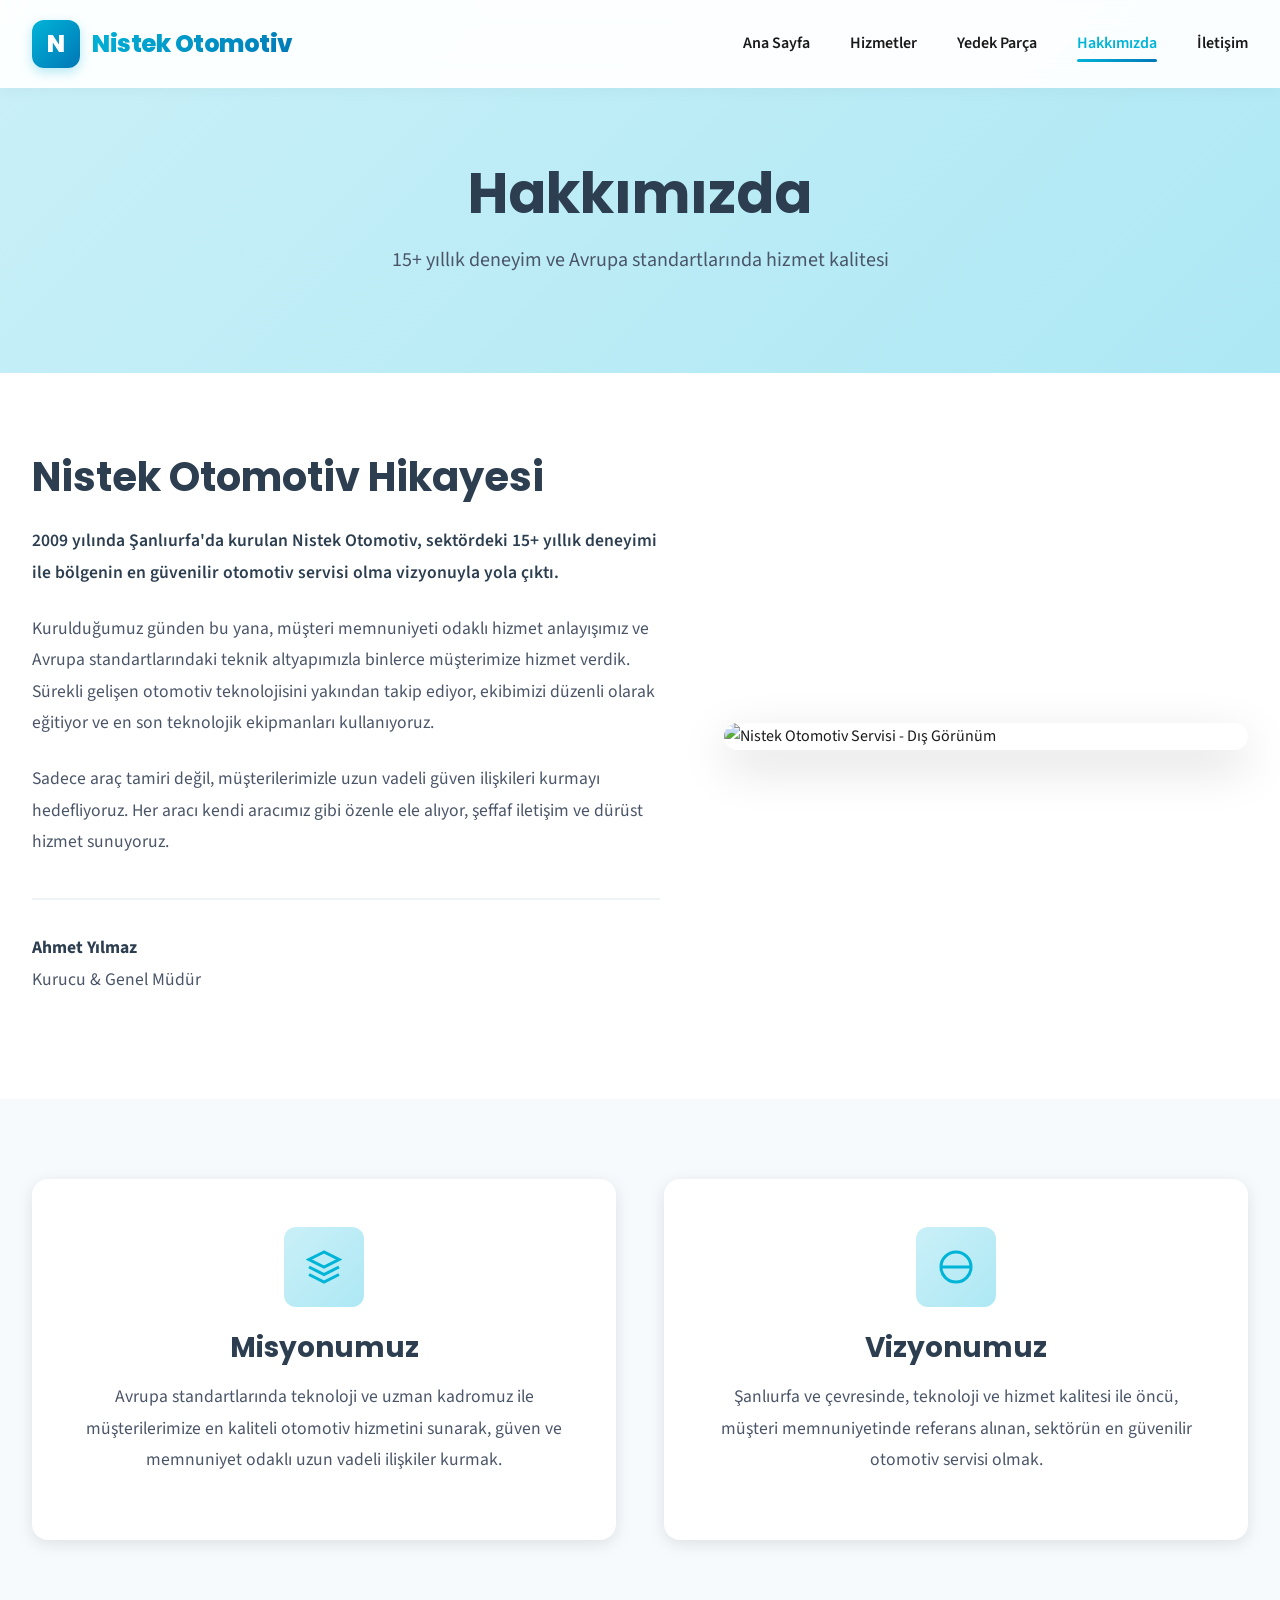
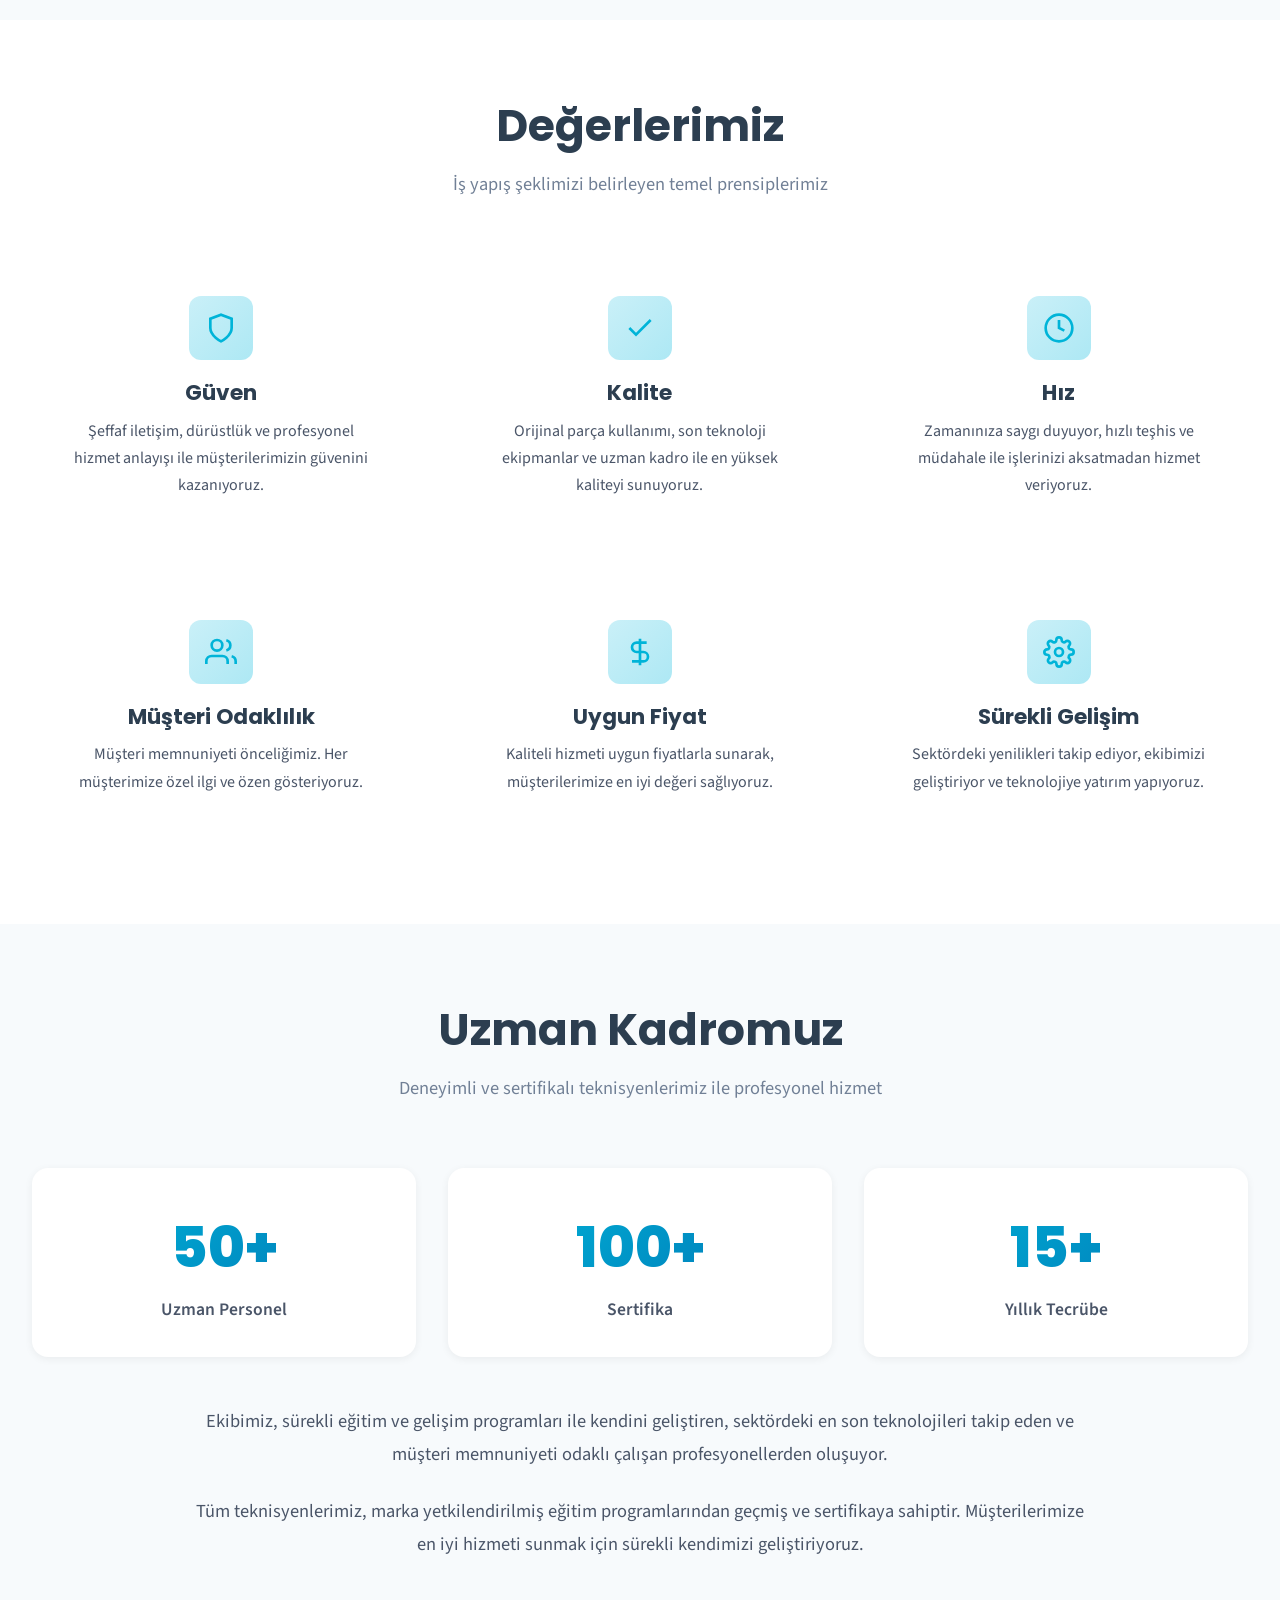
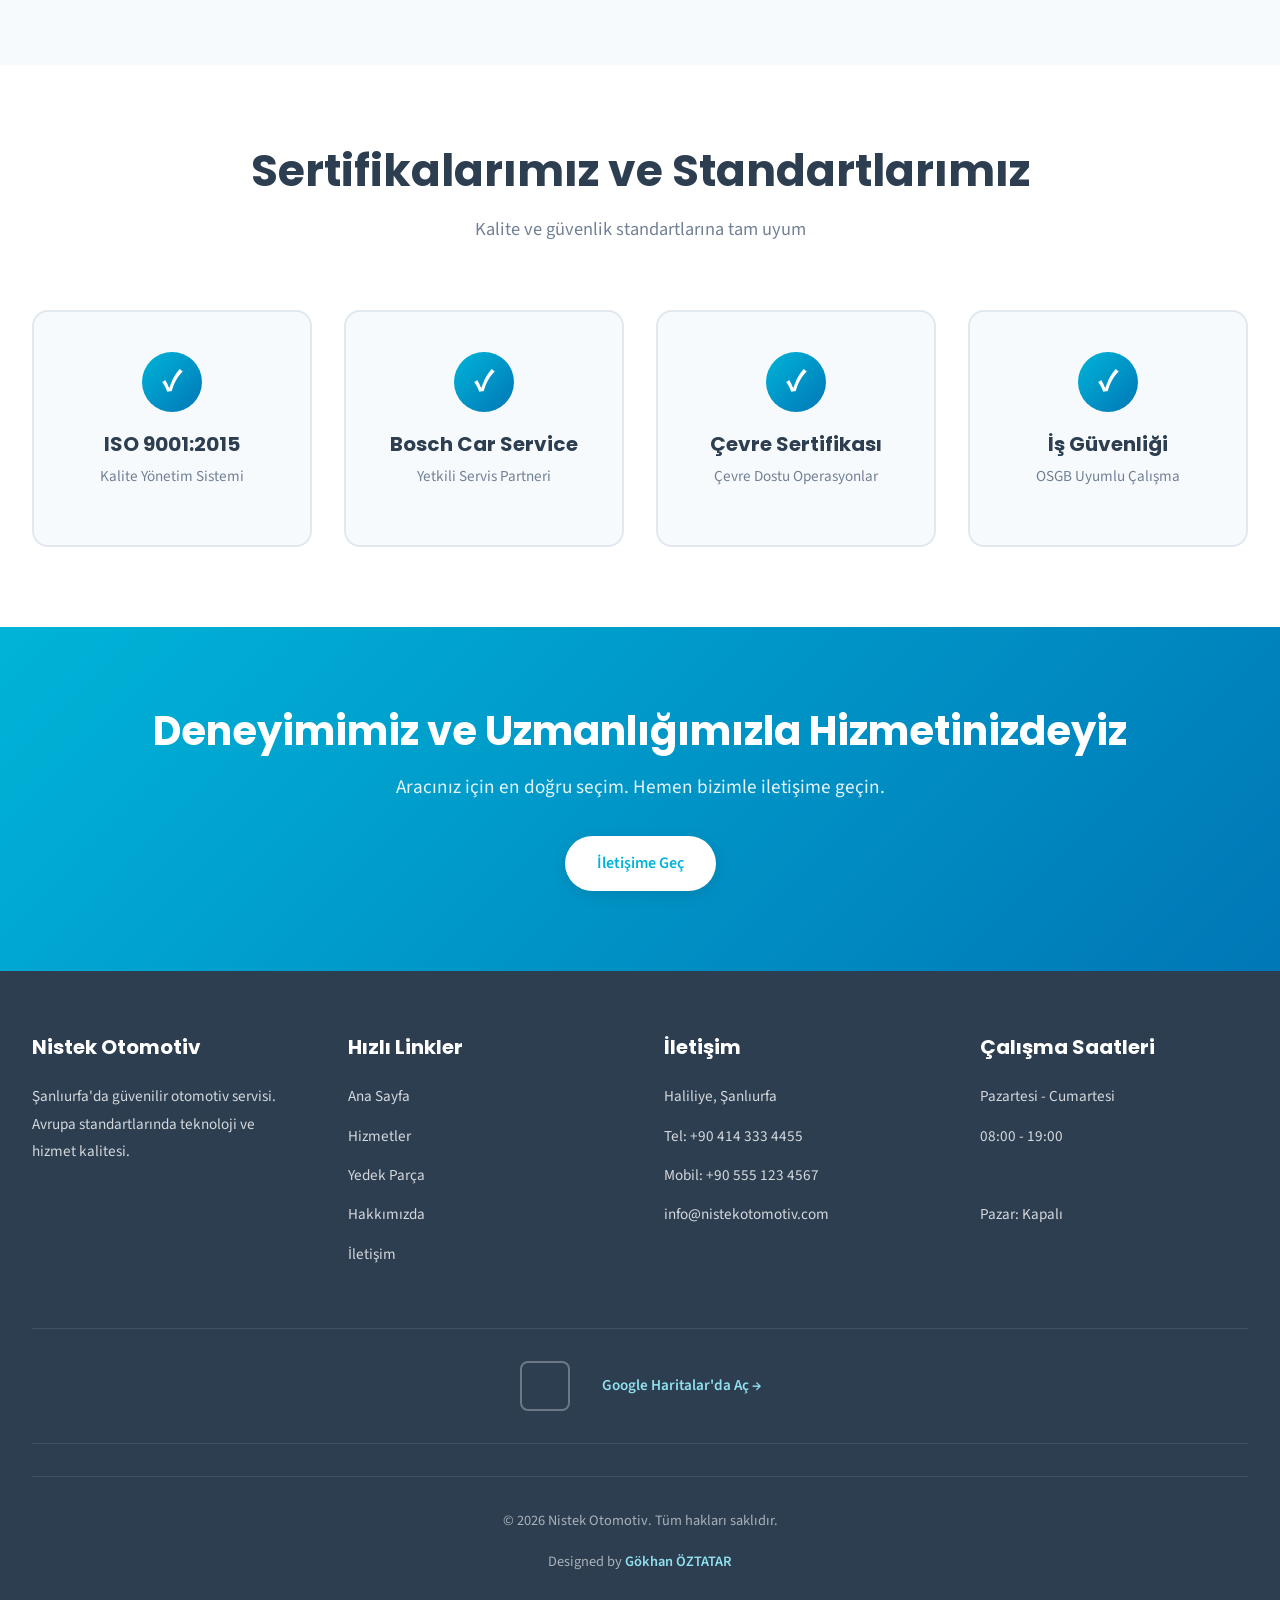
==== commit 2c80677d: "Add files via upload" ====
--- a/hakkimizda.html
+++ b/hakkimizda.html
@@ -1,299 +1,299 @@
-<!DOCTYPE html>
-<html lang="tr">
-<head>
-    <meta charset="UTF-8">
-    <meta name="viewport" content="width=device-width, initial-scale=1.0">
-    <title>Hakkımızda - Nistek Otomotiv | Şanlıurfa</title>
-    <meta name="description" content="15+ yıllık deneyim, Avrupa standartları ve müşteri odaklı hizmet anlayışı ile Şanlıurfa'nın güvenilir otomotiv servisi.">
-    <link href="https://fonts.googleapis.com/css2?family=Poppins:wght@300;400;500;600;700;800&family=Source+Sans+Pro:wght@300;400;600;700&display=swap" rel="stylesheet">
-    <link rel="stylesheet" href="style.css">
-</head>
-<body>
-    <!-- Header / Navigation -->
-    <header class="site-header">
-        <div class="container">
-            <div class="logo">
-                <a href="index.html">
-                    <span class="logo-icon">N</span>
-                    <span class="logo-text">NISTEK</span>
-                </a>
-            </div>
-            <nav class="main-nav">
-                <ul class="nav-menu">
-                    <li><a href="index.html">Ana Sayfa</a></li>
-                    <li><a href="hizmetler.html">Hizmetler</a></li>
-                    <li><a href="yedek-parca.html">Yedek Parça</a></li>
-                    <li><a href="hakkimizda.html" class="active">Hakkımızda</a></li>
-                    <li><a href="iletisim.html">İletişim</a></li>
-                </ul>
-                <button class="mobile-toggle" aria-label="Menu">
-                    <span></span>
-                    <span></span>
-                    <span></span>
-                </button>
-            </nav>
-        </div>
-    </header>
-
-    <!-- Page Header -->
-    <section class="page-header">
-        <div class="container">
-            <h1>Hakkımızda</h1>
-            <p>15+ yıllık deneyim ve Avrupa standartlarında hizmet kalitesi</p>
-        </div>
-    </section>
-
-    <!-- About Story Section -->
-    <section class="about-story">
-        <div class="container">
-            <div class="about-grid">
-                <div class="about-content">
-                    <h2>Nistek Otomotiv Hikayesi</h2>
-                    <p class="lead-text">2009 yılında Şanlıurfa'da kurulan Nistek Otomotiv, sektördeki 15+ yıllık deneyimi ile bölgenin en güvenilir otomotiv servisi olma vizyonuyla yola çıktı.</p>
-                    
-                    <p>Kurulduğumuz günden bu yana, müşteri memnuniyeti odaklı hizmet anlayışımız ve Avrupa standartlarındaki teknik altyapımızla binlerce müşterimize hizmet verdik. Sürekli gelişen otomotiv teknolojisini yakından takip ediyor, ekibimizi düzenli olarak eğitiyor ve en son teknolojik ekipmanları kullanıyoruz.</p>
-
-                    <p>Sadece araç tamiri değil, müşterilerimizle uzun vadeli güven ilişkileri kurmayı hedefliyoruz. Her aracı kendi aracımız gibi özenle ele alıyor, şeffaf iletişim ve dürüst hizmet sunuyoruz.</p>
-
-                    <div class="signature">
-                        <p><strong>Ahmet Yılmaz</strong><br>Kurucu & Genel Müdür</p>
-                    </div>
-                </div>
-                <div class="about-image">
-                    <img src="Fotoğraflar/b51b62dd-a111-410d-8275-e551b13c558c.JPG" alt="Nistek Nissan Özel Servis - Dış Görünüm">
-                </div>
-            </div>
-        </div>
-    </section>
-
-    <!-- Mission & Vision -->
-    <section class="mission-vision">
-        <div class="container">
-            <div class="mv-grid">
-                <div class="mv-card">
-                    <div class="mv-icon">
-                        <svg viewBox="0 0 24 24" width="36" height="36">
-                            <path d="M12 2L2 7l10 5 10-5-10-5z"/>
-                            <path d="M2 17l10 5 10-5"/>
-                            <path d="M2 12l10 5 10-5"/>
-                        </svg>
-                    </div>
-                    <h3>Misyonumuz</h3>
-                    <p>Avrupa standartlarında teknoloji ve uzman kadromuz ile müşterilerimize en kaliteli otomotiv hizmetini sunarak, güven ve memnuniyet odaklı uzun vadeli ilişkiler kurmak.</p>
-                </div>
-                <div class="mv-card">
-                    <div class="mv-icon">
-                        <svg viewBox="0 0 24 24" width="36" height="36">
-                            <circle cx="12" cy="12" r="10"/>
-                            <path d="M2 12h20"/>
-                        </svg>
-                    </div>
-                    <h3>Vizyonumuz</h3>
-                    <p>Şanlıurfa ve çevresinde, teknoloji ve hizmet kalitesi ile öncü, müşteri memnuniyetinde referans alınan, sektörün en güvenilir otomotiv servisi olmak.</p>
-                </div>
-            </div>
-        </div>
-    </section>
-
-    <!-- Values Section -->
-    <section class="values-section">
-        <div class="container">
-            <div class="section-header">
-                <h2>Değerlerimiz</h2>
-                <p>İş yapış şeklimizi belirleyen temel prensiplerimiz</p>
-            </div>
-            <div class="values-grid">
-                <div class="value-card">
-                    <div class="value-icon">
-                        <svg viewBox="0 0 24 24" width="32" height="32">
-                            <path d="M12 22s8-4 8-10V5l-8-3-8 3v7c0 6 8 10 8 10z"/>
-                        </svg>
-                    </div>
-                    <h3>Güven</h3>
-                    <p>Şeffaf iletişim, dürüstlük ve profesyonel hizmet anlayışı ile müşterilerimizin güvenini kazanıyoruz.</p>
-                </div>
-
-                <div class="value-card">
-                    <div class="value-icon">
-                        <svg viewBox="0 0 24 24" width="32" height="32">
-                            <polyline points="20 6 9 17 4 12"/>
-                        </svg>
-                    </div>
-                    <h3>Kalite</h3>
-                    <p>Orijinal parça kullanımı, son teknoloji ekipmanlar ve uzman kadro ile en yüksek kaliteyi sunuyoruz.</p>
-                </div>
-
-                <div class="value-card">
-                    <div class="value-icon">
-                        <svg viewBox="0 0 24 24" width="32" height="32">
-                            <circle cx="12" cy="12" r="10"/>
-                            <polyline points="12 6 12 12 16 14"/>
-                        </svg>
-                    </div>
-                    <h3>Hız</h3>
-                    <p>Zamanınıza saygı duyuyor, hızlı teşhis ve müdahale ile işlerinizi aksatmadan hizmet veriyoruz.</p>
-                </div>
-
-                <div class="value-card">
-                    <div class="value-icon">
-                        <svg viewBox="0 0 24 24" width="32" height="32">
-                            <path d="M17 21v-2a4 4 0 0 0-4-4H5a4 4 0 0 0-4 4v2"/>
-                            <circle cx="9" cy="7" r="4"/>
-                            <path d="M23 21v-2a4 4 0 0 0-3-3.87"/>
-                            <path d="M16 3.13a4 4 0 0 1 0 7.75"/>
-                        </svg>
-                    </div>
-                    <h3>Müşteri Odaklılık</h3>
-                    <p>Müşteri memnuniyeti önceliğimiz. Her müşterimize özel ilgi ve özen gösteriyoruz.</p>
-                </div>
-
-                <div class="value-card">
-                    <div class="value-icon">
-                        <svg viewBox="0 0 24 24" width="32" height="32">
-                            <path d="M12 2v20M17 5H9.5a3.5 3.5 0 0 0 0 7h5a3.5 3.5 0 0 1 0 7H6"/>
-                        </svg>
-                    </div>
-                    <h3>Uygun Fiyat</h3>
-                    <p>Kaliteli hizmeti uygun fiyatlarla sunarak, müşterilerimize en iyi değeri sağlıyoruz.</p>
-                </div>
-
-                <div class="value-card">
-                    <div class="value-icon">
-                        <svg viewBox="0 0 24 24" width="32" height="32">
-                            <circle cx="12" cy="12" r="3"/>
-                            <path d="M19.4 15a1.65 1.65 0 0 0 .33 1.82l.06.06a2 2 0 0 1 0 2.83 2 2 0 0 1-2.83 0l-.06-.06a1.65 1.65 0 0 0-1.82-.33 1.65 1.65 0 0 0-1 1.51V21a2 2 0 0 1-2 2 2 2 0 0 1-2-2v-.09A1.65 1.65 0 0 0 9 19.4a1.65 1.65 0 0 0-1.82.33l-.06.06a2 2 0 0 1-2.83 0 2 2 0 0 1 0-2.83l.06-.06a1.65 1.65 0 0 0 .33-1.82 1.65 1.65 0 0 0-1.51-1H3a2 2 0 0 1-2-2 2 2 0 0 1 2-2h.09A1.65 1.65 0 0 0 4.6 9a1.65 1.65 0 0 0-.33-1.82l-.06-.06a2 2 0 0 1 0-2.83 2 2 0 0 1 2.83 0l.06.06a1.65 1.65 0 0 0 1.82.33H9a1.65 1.65 0 0 0 1-1.51V3a2 2 0 0 1 2-2 2 2 0 0 1 2 2v.09a1.65 1.65 0 0 0 1 1.51 1.65 1.65 0 0 0 1.82-.33l.06-.06a2 2 0 0 1 2.83 0 2 2 0 0 1 0 2.83l-.06.06a1.65 1.65 0 0 0-.33 1.82V9a1.65 1.65 0 0 0 1.51 1H21a2 2 0 0 1 2 2 2 2 0 0 1-2 2h-.09a1.65 1.65 0 0 0-1.51 1z"/>
-                        </svg>
-                    </div>
-                    <h3>Sürekli Gelişim</h3>
-                    <p>Sektördeki yenilikleri takip ediyor, ekibimizi geliştiriyor ve teknolojiye yatırım yapıyoruz.</p>
-                </div>
-            </div>
-        </div>
-    </section>
-
-    <!-- Team Section -->
-    <section class="team-section">
-        <div class="container">
-            <div class="section-header">
-                <h2>Uzman Kadromuz</h2>
-                <p>Deneyimli ve sertifikalı teknisyenlerimiz ile profesyonel hizmet</p>
-            </div>
-            <div class="team-stats">
-                <div class="team-stat-item">
-                    <div class="team-stat-number">50+</div>
-                    <div class="team-stat-label">Uzman Personel</div>
-                </div>
-                <div class="team-stat-item">
-                    <div class="team-stat-number">100+</div>
-                    <div class="team-stat-label">Sertifika</div>
-                </div>
-                <div class="team-stat-item">
-                    <div class="team-stat-number">15+</div>
-                    <div class="team-stat-label">Yıllık Tecrübe</div>
-                </div>
-            </div>
-            <div class="team-content">
-                <p>Ekibimiz, sürekli eğitim ve gelişim programları ile kendini geliştiren, sektördeki en son teknolojileri takip eden ve müşteri memnuniyeti odaklı çalışan profesyonellerden oluşuyor.</p>
-                <p>Tüm teknisyenlerimiz, marka yetkilendirilmiş eğitim programlarından geçmiş ve sertifikaya sahiptir. Müşterilerimize en iyi hizmeti sunmak için sürekli kendimizi geliştiriyoruz.</p>
-            </div>
-        </div>
-    </section>
-
-    <!-- Certifications Section -->
-    <section class="certifications-section">
-        <div class="container">
-            <div class="section-header">
-                <h2>Sertifikalarımız ve Standartlarımız</h2>
-                <p>Kalite ve güvenlik standartlarına tam uyum</p>
-            </div>
-            <div class="cert-grid">
-                <div class="cert-card">
-                    <div class="cert-icon">✓</div>
-                    <h3>ISO 9001:2015</h3>
-                    <p>Kalite Yönetim Sistemi</p>
-                </div>
-                <div class="cert-card">
-                    <div class="cert-icon">✓</div>
-                    <h3>Bosch Car Service</h3>
-                    <p>Yetkili Servis Partneri</p>
-                </div>
-                <div class="cert-card">
-                    <div class="cert-icon">✓</div>
-                    <h3>Çevre Sertifikası</h3>
-                    <p>Çevre Dostu Operasyonlar</p>
-                </div>
-                <div class="cert-card">
-                    <div class="cert-icon">✓</div>
-                    <h3>İş Güvenliği</h3>
-                    <p>OSGB Uyumlu Çalışma</p>
-                </div>
-            </div>
-        </div>
-    </section>
-
-    <!-- CTA Section -->
-    <section class="cta-section">
-        <div class="container">
-            <div class="cta-content">
-                <h2>Deneyimimiz ve Uzmanlığımızla Hizmetinizdeyiz</h2>
-                <p>Aracınız için en doğru seçim. Hemen bizimle iletişime geçin.</p>
-                <a href="iletisim.html" class="btn btn-light">İletişime Geç</a>
-            </div>
-        </div>
-    </section>
-
-    <!-- Footer -->
-    <footer class="site-footer">
-        <div class="container">
-            <div class="footer-grid">
-                <div class="footer-col">
-                    <h4>Nistek Otomotiv</h4>
-                    <p>Şanlıurfa'da güvenilir otomotiv servisi. Avrupa standartlarında teknoloji ve hizmet kalitesi.</p>
-                </div>
-                <div class="footer-col">
-                    <h4>Hızlı Linkler</h4>
-                    <ul>
-                        <li><a href="index.html">Ana Sayfa</a></li>
-                        <li><a href="hizmetler.html">Hizmetler</a></li>
-                        <li><a href="yedek-parca.html">Yedek Parça</a></li>
-                        <li><a href="hakkimizda.html">Hakkımızda</a></li>
-                        <li><a href="iletisim.html">İletişim</a></li>
-                    </ul>
-                </div>
-                <div class="footer-col">
-                    <h4>İletişim</h4>
-                    <ul>
-                        <li>Haliliye, Şanlıurfa</li>
-                        <li>Tel: +90 414 333 4455</li>
-                        <li>Mobil: +90 555 123 4567</li>
-                        <li>info@nistekotomotiv.com</li>
-                    </ul>
-                </div>
-                <div class="footer-col">
-                    <h4>Çalışma Saatleri</h4>
-                    <ul>
-                        <li>Pazartesi - Cumartesi</li>
-                        <li>08:00 - 19:00</li>
-                        <li>&nbsp;</li>
-                        <li>Pazar: Kapalı</li>
-                    </ul>
-                </div>
-            </div>
-            <div class="footer-map">
-                <div class="footer-map-container">
-                    <iframe src="https://www.google.com/maps/embed?pb=!1m18!1m12!1m3!1d1593.4!2d38.74143600463867!3d37.14683532714844!2m3!1f0!2f0!3f0!3m2!1i1024!2i768!4f13.1!3m3!1m2!1s0x0%3A0x0!2zMzfCsDA4JzQ4LjYiTiAzOMKwNDQnMjkuMiJF!5e0!3m2!1str!2str!4v1234567890123" loading="lazy"></iframe>
-                </div>
-                <div class="footer-map-text">
-                    <a href="https://www.google.com/maps?q=37.14683532714844,38.74143600463867&z=17&hl=tr" target="_blank">Google Haritalar'da Aç →</a>
-                </div>
-            </div>
-            <div class="footer-bottom">
-                <p>&copy; 2026 Nistek Otomotiv. Tüm hakları saklıdır.</p>
-                <p class="designer-credit">Designed by <a href="https://gokhanoztatar.com" target="_blank" rel="noopener noreferrer">Gökhan ÖZTATAR</a></p>
-            </div>
-        </div>
-    </footer>
-
-    <script src="script.js"></script>
-</body>
-</html>
+<!DOCTYPE html>
+<html lang="tr">
+<head>
+    <meta charset="UTF-8">
+    <meta name="viewport" content="width=device-width, initial-scale=1.0">
+    <title>Hakkımızda - Nistek Otomotiv | Şanlıurfa</title>
+    <meta name="description" content="15+ yıllık deneyim, Avrupa standartları ve müşteri odaklı hizmet anlayışı ile Şanlıurfa'nın güvenilir otomotiv servisi.">
+    <link href="https://fonts.googleapis.com/css2?family=Poppins:wght@300;400;500;600;700;800&family=Source+Sans+Pro:wght@300;400;600;700&display=swap" rel="stylesheet">
+    <link rel="stylesheet" href="style.css">
+</head>
+<body>
+    <!-- Header / Navigation -->
+    <header class="site-header">
+        <div class="container">
+            <div class="logo">
+                <a href="index.html">
+                    <span class="logo-icon">N</span>
+                    <span class="logo-text">Nistek Otomotiv</span>
+                </a>
+            </div>
+            <nav class="main-nav">
+                <ul class="nav-menu">
+                    <li><a href="index.html">Ana Sayfa</a></li>
+                    <li><a href="hizmetler.html">Hizmetler</a></li>
+                    <li><a href="yedek-parca.html">Yedek Parça</a></li>
+                    <li><a href="hakkimizda.html" class="active">Hakkımızda</a></li>
+                    <li><a href="iletisim.html">İletişim</a></li>
+                </ul>
+                <button class="mobile-toggle" aria-label="Menu">
+                    <span></span>
+                    <span></span>
+                    <span></span>
+                </button>
+            </nav>
+        </div>
+    </header>
+
+    <!-- Page Header -->
+    <section class="page-header">
+        <div class="container">
+            <h1>Hakkımızda</h1>
+            <p>15+ yıllık deneyim ve Avrupa standartlarında hizmet kalitesi</p>
+        </div>
+    </section>
+
+    <!-- About Story Section -->
+    <section class="about-story">
+        <div class="container">
+            <div class="about-grid">
+                <div class="about-content">
+                    <h2>Nistek Otomotiv Hikayesi</h2>
+                    <p class="lead-text">2009 yılında Şanlıurfa'da kurulan Nistek Otomotiv, sektördeki 15+ yıllık deneyimi ile bölgenin en güvenilir otomotiv servisi olma vizyonuyla yola çıktı.</p>
+                    
+                    <p>Kurulduğumuz günden bu yana, müşteri memnuniyeti odaklı hizmet anlayışımız ve Avrupa standartlarındaki teknik altyapımızla binlerce müşterimize hizmet verdik. Sürekli gelişen otomotiv teknolojisini yakından takip ediyor, ekibimizi düzenli olarak eğitiyor ve en son teknolojik ekipmanları kullanıyoruz.</p>
+
+                    <p>Sadece araç tamiri değil, müşterilerimizle uzun vadeli güven ilişkileri kurmayı hedefliyoruz. Her aracı kendi aracımız gibi özenle ele alıyor, şeffaf iletişim ve dürüst hizmet sunuyoruz.</p>
+
+                    <div class="signature">
+                        <p><strong>Ahmet Yılmaz</strong><br>Kurucu & Genel Müdür</p>
+                    </div>
+                </div>
+                <div class="about-image">
+                    <img src="Fotoğraflar/e68a0f47-b4da-448a-b966-a22f13e64cfb.JPG" alt="Nistek Otomotiv Servisi - Dış Görünüm">
+                </div>
+            </div>
+        </div>
+    </section>
+
+    <!-- Mission & Vision -->
+    <section class="mission-vision">
+        <div class="container">
+            <div class="mv-grid">
+                <div class="mv-card">
+                    <div class="mv-icon">
+                        <svg viewBox="0 0 24 24" width="36" height="36">
+                            <path d="M12 2L2 7l10 5 10-5-10-5z"/>
+                            <path d="M2 17l10 5 10-5"/>
+                            <path d="M2 12l10 5 10-5"/>
+                        </svg>
+                    </div>
+                    <h3>Misyonumuz</h3>
+                    <p>Avrupa standartlarında teknoloji ve uzman kadromuz ile müşterilerimize en kaliteli otomotiv hizmetini sunarak, güven ve memnuniyet odaklı uzun vadeli ilişkiler kurmak.</p>
+                </div>
+                <div class="mv-card">
+                    <div class="mv-icon">
+                        <svg viewBox="0 0 24 24" width="36" height="36">
+                            <circle cx="12" cy="12" r="10"/>
+                            <path d="M2 12h20"/>
+                        </svg>
+                    </div>
+                    <h3>Vizyonumuz</h3>
+                    <p>Şanlıurfa ve çevresinde, teknoloji ve hizmet kalitesi ile öncü, müşteri memnuniyetinde referans alınan, sektörün en güvenilir otomotiv servisi olmak.</p>
+                </div>
+            </div>
+        </div>
+    </section>
+
+    <!-- Values Section -->
+    <section class="values-section">
+        <div class="container">
+            <div class="section-header">
+                <h2>Değerlerimiz</h2>
+                <p>İş yapış şeklimizi belirleyen temel prensiplerimiz</p>
+            </div>
+            <div class="values-grid">
+                <div class="value-card">
+                    <div class="value-icon">
+                        <svg viewBox="0 0 24 24" width="32" height="32">
+                            <path d="M12 22s8-4 8-10V5l-8-3-8 3v7c0 6 8 10 8 10z"/>
+                        </svg>
+                    </div>
+                    <h3>Güven</h3>
+                    <p>Şeffaf iletişim, dürüstlük ve profesyonel hizmet anlayışı ile müşterilerimizin güvenini kazanıyoruz.</p>
+                </div>
+
+                <div class="value-card">
+                    <div class="value-icon">
+                        <svg viewBox="0 0 24 24" width="32" height="32">
+                            <polyline points="20 6 9 17 4 12"/>
+                        </svg>
+                    </div>
+                    <h3>Kalite</h3>
+                    <p>Orijinal parça kullanımı, son teknoloji ekipmanlar ve uzman kadro ile en yüksek kaliteyi sunuyoruz.</p>
+                </div>
+
+                <div class="value-card">
+                    <div class="value-icon">
+                        <svg viewBox="0 0 24 24" width="32" height="32">
+                            <circle cx="12" cy="12" r="10"/>
+                            <polyline points="12 6 12 12 16 14"/>
+                        </svg>
+                    </div>
+                    <h3>Hız</h3>
+                    <p>Zamanınıza saygı duyuyor, hızlı teşhis ve müdahale ile işlerinizi aksatmadan hizmet veriyoruz.</p>
+                </div>
+
+                <div class="value-card">
+                    <div class="value-icon">
+                        <svg viewBox="0 0 24 24" width="32" height="32">
+                            <path d="M17 21v-2a4 4 0 0 0-4-4H5a4 4 0 0 0-4 4v2"/>
+                            <circle cx="9" cy="7" r="4"/>
+                            <path d="M23 21v-2a4 4 0 0 0-3-3.87"/>
+                            <path d="M16 3.13a4 4 0 0 1 0 7.75"/>
+                        </svg>
+                    </div>
+                    <h3>Müşteri Odaklılık</h3>
+                    <p>Müşteri memnuniyeti önceliğimiz. Her müşterimize özel ilgi ve özen gösteriyoruz.</p>
+                </div>
+
+                <div class="value-card">
+                    <div class="value-icon">
+                        <svg viewBox="0 0 24 24" width="32" height="32">
+                            <path d="M12 2v20M17 5H9.5a3.5 3.5 0 0 0 0 7h5a3.5 3.5 0 0 1 0 7H6"/>
+                        </svg>
+                    </div>
+                    <h3>Uygun Fiyat</h3>
+                    <p>Kaliteli hizmeti uygun fiyatlarla sunarak, müşterilerimize en iyi değeri sağlıyoruz.</p>
+                </div>
+
+                <div class="value-card">
+                    <div class="value-icon">
+                        <svg viewBox="0 0 24 24" width="32" height="32">
+                            <circle cx="12" cy="12" r="3"/>
+                            <path d="M19.4 15a1.65 1.65 0 0 0 .33 1.82l.06.06a2 2 0 0 1 0 2.83 2 2 0 0 1-2.83 0l-.06-.06a1.65 1.65 0 0 0-1.82-.33 1.65 1.65 0 0 0-1 1.51V21a2 2 0 0 1-2 2 2 2 0 0 1-2-2v-.09A1.65 1.65 0 0 0 9 19.4a1.65 1.65 0 0 0-1.82.33l-.06.06a2 2 0 0 1-2.83 0 2 2 0 0 1 0-2.83l.06-.06a1.65 1.65 0 0 0 .33-1.82 1.65 1.65 0 0 0-1.51-1H3a2 2 0 0 1-2-2 2 2 0 0 1 2-2h.09A1.65 1.65 0 0 0 4.6 9a1.65 1.65 0 0 0-.33-1.82l-.06-.06a2 2 0 0 1 0-2.83 2 2 0 0 1 2.83 0l.06.06a1.65 1.65 0 0 0 1.82.33H9a1.65 1.65 0 0 0 1-1.51V3a2 2 0 0 1 2-2 2 2 0 0 1 2 2v.09a1.65 1.65 0 0 0 1 1.51 1.65 1.65 0 0 0 1.82-.33l.06-.06a2 2 0 0 1 2.83 0 2 2 0 0 1 0 2.83l-.06.06a1.65 1.65 0 0 0-.33 1.82V9a1.65 1.65 0 0 0 1.51 1H21a2 2 0 0 1 2 2 2 2 0 0 1-2 2h-.09a1.65 1.65 0 0 0-1.51 1z"/>
+                        </svg>
+                    </div>
+                    <h3>Sürekli Gelişim</h3>
+                    <p>Sektördeki yenilikleri takip ediyor, ekibimizi geliştiriyor ve teknolojiye yatırım yapıyoruz.</p>
+                </div>
+            </div>
+        </div>
+    </section>
+
+    <!-- Team Section -->
+    <section class="team-section">
+        <div class="container">
+            <div class="section-header">
+                <h2>Uzman Kadromuz</h2>
+                <p>Deneyimli ve sertifikalı teknisyenlerimiz ile profesyonel hizmet</p>
+            </div>
+            <div class="team-stats">
+                <div class="team-stat-item">
+                    <div class="team-stat-number">50+</div>
+                    <div class="team-stat-label">Uzman Personel</div>
+                </div>
+                <div class="team-stat-item">
+                    <div class="team-stat-number">100+</div>
+                    <div class="team-stat-label">Sertifika</div>
+                </div>
+                <div class="team-stat-item">
+                    <div class="team-stat-number">15+</div>
+                    <div class="team-stat-label">Yıllık Tecrübe</div>
+                </div>
+            </div>
+            <div class="team-content">
+                <p>Ekibimiz, sürekli eğitim ve gelişim programları ile kendini geliştiren, sektördeki en son teknolojileri takip eden ve müşteri memnuniyeti odaklı çalışan profesyonellerden oluşuyor.</p>
+                <p>Tüm teknisyenlerimiz, marka yetkilendirilmiş eğitim programlarından geçmiş ve sertifikaya sahiptir. Müşterilerimize en iyi hizmeti sunmak için sürekli kendimizi geliştiriyoruz.</p>
+            </div>
+        </div>
+    </section>
+
+    <!-- Certifications Section -->
+    <section class="certifications-section">
+        <div class="container">
+            <div class="section-header">
+                <h2>Sertifikalarımız ve Standartlarımız</h2>
+                <p>Kalite ve güvenlik standartlarına tam uyum</p>
+            </div>
+            <div class="cert-grid">
+                <div class="cert-card">
+                    <div class="cert-icon">✓</div>
+                    <h3>ISO 9001:2015</h3>
+                    <p>Kalite Yönetim Sistemi</p>
+                </div>
+                <div class="cert-card">
+                    <div class="cert-icon">✓</div>
+                    <h3>Bosch Car Service</h3>
+                    <p>Yetkili Servis Partneri</p>
+                </div>
+                <div class="cert-card">
+                    <div class="cert-icon">✓</div>
+                    <h3>Çevre Sertifikası</h3>
+                    <p>Çevre Dostu Operasyonlar</p>
+                </div>
+                <div class="cert-card">
+                    <div class="cert-icon">✓</div>
+                    <h3>İş Güvenliği</h3>
+                    <p>OSGB Uyumlu Çalışma</p>
+                </div>
+            </div>
+        </div>
+    </section>
+
+    <!-- CTA Section -->
+    <section class="cta-section">
+        <div class="container">
+            <div class="cta-content">
+                <h2>Deneyimimiz ve Uzmanlığımızla Hizmetinizdeyiz</h2>
+                <p>Aracınız için en doğru seçim. Hemen bizimle iletişime geçin.</p>
+                <a href="iletisim.html" class="btn btn-light">İletişime Geç</a>
+            </div>
+        </div>
+    </section>
+
+    <!-- Footer -->
+    <footer class="site-footer">
+        <div class="container">
+            <div class="footer-grid">
+                <div class="footer-col">
+                    <h4>Nistek Otomotiv</h4>
+                    <p>Şanlıurfa'da güvenilir otomotiv servisi. Avrupa standartlarında teknoloji ve hizmet kalitesi.</p>
+                </div>
+                <div class="footer-col">
+                    <h4>Hızlı Linkler</h4>
+                    <ul>
+                        <li><a href="index.html">Ana Sayfa</a></li>
+                        <li><a href="hizmetler.html">Hizmetler</a></li>
+                        <li><a href="yedek-parca.html">Yedek Parça</a></li>
+                        <li><a href="hakkimizda.html">Hakkımızda</a></li>
+                        <li><a href="iletisim.html">İletişim</a></li>
+                    </ul>
+                </div>
+                <div class="footer-col">
+                    <h4>İletişim</h4>
+                    <ul>
+                        <li>Haliliye, Şanlıurfa</li>
+                        <li>Tel: +90 414 333 4455</li>
+                        <li>Mobil: +90 555 123 4567</li>
+                        <li>info@nistekotomotiv.com</li>
+                    </ul>
+                </div>
+                <div class="footer-col">
+                    <h4>Çalışma Saatleri</h4>
+                    <ul>
+                        <li>Pazartesi - Cumartesi</li>
+                        <li>08:00 - 19:00</li>
+                        <li>&nbsp;</li>
+                        <li>Pazar: Kapalı</li>
+                    </ul>
+                </div>
+            </div>
+            <div class="footer-map">
+                <div class="footer-map-container">
+                    <iframe src="https://www.google.com/maps/embed?pb=!1m18!1m12!1m3!1d1593.4!2d38.74143600463867!3d37.14683532714844!2m3!1f0!2f0!3f0!3m2!1i1024!2i768!4f13.1!3m3!1m2!1s0x0%3A0x0!2zMzfCsDA4JzQ4LjYiTiAzOMKwNDQnMjkuMiJF!5e0!3m2!1str!2str!4v1234567890123" loading="lazy"></iframe>
+                </div>
+                <div class="footer-map-text">
+                    <a href="https://www.google.com/maps?q=37.14683532714844,38.74143600463867&z=17&hl=tr" target="_blank">Google Haritalar'da Aç →</a>
+                </div>
+            </div>
+            <div class="footer-bottom">
+                <p>&copy; 2026 Nistek Otomotiv. Tüm hakları saklıdır.</p>
+                <p class="designer-credit">Designed by <a href="https://gokhanoztatar.com" target="_blank" rel="noopener noreferrer">Gökhan ÖZTATAR</a></p>
+            </div>
+        </div>
+    </footer>
+
+    <script src="script.js"></script>
+</body>
+</html>
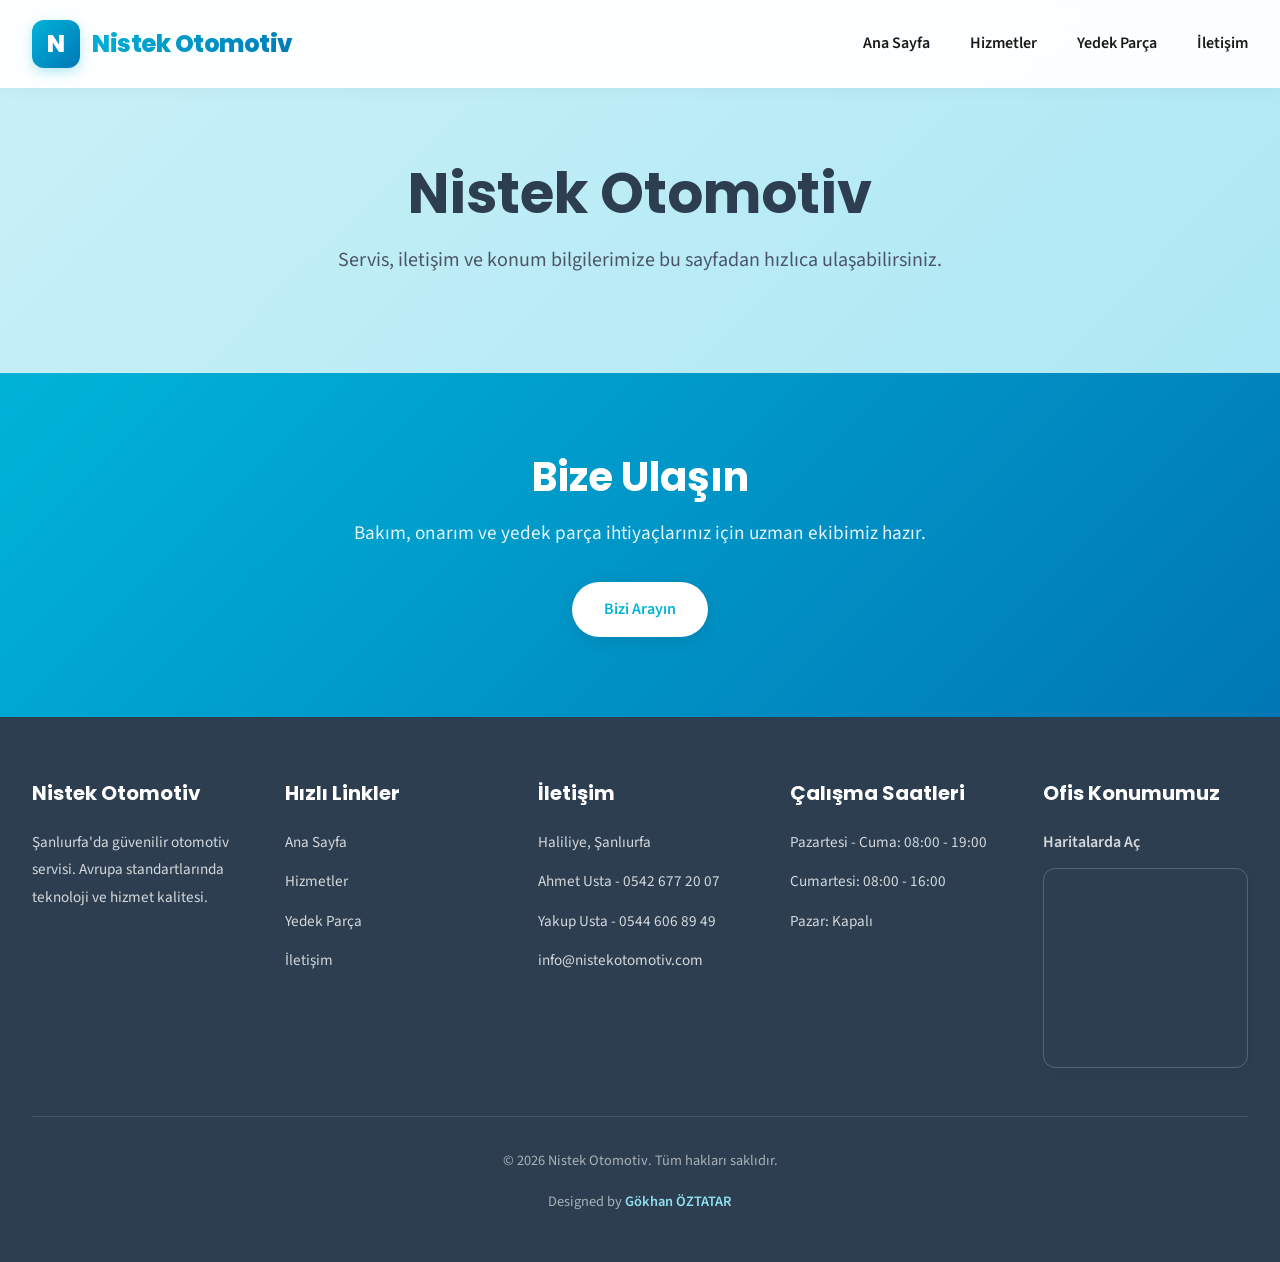
==== commit 2dc4ce7f: "Add files via upload" ====
--- a/hakkimizda.html
+++ b/hakkimizda.html
@@ -3,8 +3,8 @@
 <head>
     <meta charset="UTF-8">
     <meta name="viewport" content="width=device-width, initial-scale=1.0">
-    <title>Hakkımızda - Nistek Otomotiv | Şanlıurfa</title>
-    <meta name="description" content="15+ yıllık deneyim, Avrupa standartları ve müşteri odaklı hizmet anlayışı ile Şanlıurfa'nın güvenilir otomotiv servisi.">
+    <title>Nistek Otomotiv | Kurumsal Bilgi</title>
+    <meta name="description" content="Nistek Otomotiv servis, iletişim ve konum bilgileri.">
     <link href="https://fonts.googleapis.com/css2?family=Poppins:wght@300;400;500;600;700;800&family=Source+Sans+Pro:wght@300;400;600;700&display=swap" rel="stylesheet">
     <link rel="stylesheet" href="style.css">
 </head>
@@ -23,7 +23,6 @@
                     <li><a href="index.html">Ana Sayfa</a></li>
                     <li><a href="hizmetler.html">Hizmetler</a></li>
                     <li><a href="yedek-parca.html">Yedek Parça</a></li>
-                    <li><a href="hakkimizda.html" class="active">Hakkımızda</a></li>
                     <li><a href="iletisim.html">İletişim</a></li>
                 </ul>
                 <button class="mobile-toggle" aria-label="Menu">
@@ -38,206 +37,18 @@
     <!-- Page Header -->
     <section class="page-header">
         <div class="container">
-            <h1>Hakkımızda</h1>
-            <p>15+ yıllık deneyim ve Avrupa standartlarında hizmet kalitesi</p>
+            <h1>Nistek Otomotiv</h1>
+            <p>Servis, iletişim ve konum bilgilerimize bu sayfadan hızlıca ulaşabilirsiniz.</p>
         </div>
     </section>
 
-    <!-- About Story Section -->
-    <section class="about-story">
-        <div class="container">
-            <div class="about-grid">
-                <div class="about-content">
-                    <h2>Nistek Otomotiv Hikayesi</h2>
-                    <p class="lead-text">2009 yılında Şanlıurfa'da kurulan Nistek Otomotiv, sektördeki 15+ yıllık deneyimi ile bölgenin en güvenilir otomotiv servisi olma vizyonuyla yola çıktı.</p>
-                    
-                    <p>Kurulduğumuz günden bu yana, müşteri memnuniyeti odaklı hizmet anlayışımız ve Avrupa standartlarındaki teknik altyapımızla binlerce müşterimize hizmet verdik. Sürekli gelişen otomotiv teknolojisini yakından takip ediyor, ekibimizi düzenli olarak eğitiyor ve en son teknolojik ekipmanları kullanıyoruz.</p>
-
-                    <p>Sadece araç tamiri değil, müşterilerimizle uzun vadeli güven ilişkileri kurmayı hedefliyoruz. Her aracı kendi aracımız gibi özenle ele alıyor, şeffaf iletişim ve dürüst hizmet sunuyoruz.</p>
-
-                    <div class="signature">
-                        <p><strong>Ahmet Yılmaz</strong><br>Kurucu & Genel Müdür</p>
-                    </div>
-                </div>
-                <div class="about-image">
-                    <img src="Fotoğraflar/e68a0f47-b4da-448a-b966-a22f13e64cfb.JPG" alt="Nistek Otomotiv Servisi - Dış Görünüm">
-                </div>
-            </div>
-        </div>
-    </section>
-
-    <!-- Mission & Vision -->
-    <section class="mission-vision">
-        <div class="container">
-            <div class="mv-grid">
-                <div class="mv-card">
-                    <div class="mv-icon">
-                        <svg viewBox="0 0 24 24" width="36" height="36">
-                            <path d="M12 2L2 7l10 5 10-5-10-5z"/>
-                            <path d="M2 17l10 5 10-5"/>
-                            <path d="M2 12l10 5 10-5"/>
-                        </svg>
-                    </div>
-                    <h3>Misyonumuz</h3>
-                    <p>Avrupa standartlarında teknoloji ve uzman kadromuz ile müşterilerimize en kaliteli otomotiv hizmetini sunarak, güven ve memnuniyet odaklı uzun vadeli ilişkiler kurmak.</p>
-                </div>
-                <div class="mv-card">
-                    <div class="mv-icon">
-                        <svg viewBox="0 0 24 24" width="36" height="36">
-                            <circle cx="12" cy="12" r="10"/>
-                            <path d="M2 12h20"/>
-                        </svg>
-                    </div>
-                    <h3>Vizyonumuz</h3>
-                    <p>Şanlıurfa ve çevresinde, teknoloji ve hizmet kalitesi ile öncü, müşteri memnuniyetinde referans alınan, sektörün en güvenilir otomotiv servisi olmak.</p>
-                </div>
-            </div>
-        </div>
-    </section>
-
-    <!-- Values Section -->
-    <section class="values-section">
-        <div class="container">
-            <div class="section-header">
-                <h2>Değerlerimiz</h2>
-                <p>İş yapış şeklimizi belirleyen temel prensiplerimiz</p>
-            </div>
-            <div class="values-grid">
-                <div class="value-card">
-                    <div class="value-icon">
-                        <svg viewBox="0 0 24 24" width="32" height="32">
-                            <path d="M12 22s8-4 8-10V5l-8-3-8 3v7c0 6 8 10 8 10z"/>
-                        </svg>
-                    </div>
-                    <h3>Güven</h3>
-                    <p>Şeffaf iletişim, dürüstlük ve profesyonel hizmet anlayışı ile müşterilerimizin güvenini kazanıyoruz.</p>
-                </div>
-
-                <div class="value-card">
-                    <div class="value-icon">
-                        <svg viewBox="0 0 24 24" width="32" height="32">
-                            <polyline points="20 6 9 17 4 12"/>
-                        </svg>
-                    </div>
-                    <h3>Kalite</h3>
-                    <p>Orijinal parça kullanımı, son teknoloji ekipmanlar ve uzman kadro ile en yüksek kaliteyi sunuyoruz.</p>
-                </div>
-
-                <div class="value-card">
-                    <div class="value-icon">
-                        <svg viewBox="0 0 24 24" width="32" height="32">
-                            <circle cx="12" cy="12" r="10"/>
-                            <polyline points="12 6 12 12 16 14"/>
-                        </svg>
-                    </div>
-                    <h3>Hız</h3>
-                    <p>Zamanınıza saygı duyuyor, hızlı teşhis ve müdahale ile işlerinizi aksatmadan hizmet veriyoruz.</p>
-                </div>
-
-                <div class="value-card">
-                    <div class="value-icon">
-                        <svg viewBox="0 0 24 24" width="32" height="32">
-                            <path d="M17 21v-2a4 4 0 0 0-4-4H5a4 4 0 0 0-4 4v2"/>
-                            <circle cx="9" cy="7" r="4"/>
-                            <path d="M23 21v-2a4 4 0 0 0-3-3.87"/>
-                            <path d="M16 3.13a4 4 0 0 1 0 7.75"/>
-                        </svg>
-                    </div>
-                    <h3>Müşteri Odaklılık</h3>
-                    <p>Müşteri memnuniyeti önceliğimiz. Her müşterimize özel ilgi ve özen gösteriyoruz.</p>
-                </div>
-
-                <div class="value-card">
-                    <div class="value-icon">
-                        <svg viewBox="0 0 24 24" width="32" height="32">
-                            <path d="M12 2v20M17 5H9.5a3.5 3.5 0 0 0 0 7h5a3.5 3.5 0 0 1 0 7H6"/>
-                        </svg>
-                    </div>
-                    <h3>Uygun Fiyat</h3>
-                    <p>Kaliteli hizmeti uygun fiyatlarla sunarak, müşterilerimize en iyi değeri sağlıyoruz.</p>
-                </div>
-
-                <div class="value-card">
-                    <div class="value-icon">
-                        <svg viewBox="0 0 24 24" width="32" height="32">
-                            <circle cx="12" cy="12" r="3"/>
-                            <path d="M19.4 15a1.65 1.65 0 0 0 .33 1.82l.06.06a2 2 0 0 1 0 2.83 2 2 0 0 1-2.83 0l-.06-.06a1.65 1.65 0 0 0-1.82-.33 1.65 1.65 0 0 0-1 1.51V21a2 2 0 0 1-2 2 2 2 0 0 1-2-2v-.09A1.65 1.65 0 0 0 9 19.4a1.65 1.65 0 0 0-1.82.33l-.06.06a2 2 0 0 1-2.83 0 2 2 0 0 1 0-2.83l.06-.06a1.65 1.65 0 0 0 .33-1.82 1.65 1.65 0 0 0-1.51-1H3a2 2 0 0 1-2-2 2 2 0 0 1 2-2h.09A1.65 1.65 0 0 0 4.6 9a1.65 1.65 0 0 0-.33-1.82l-.06-.06a2 2 0 0 1 0-2.83 2 2 0 0 1 2.83 0l.06.06a1.65 1.65 0 0 0 1.82.33H9a1.65 1.65 0 0 0 1-1.51V3a2 2 0 0 1 2-2 2 2 0 0 1 2 2v.09a1.65 1.65 0 0 0 1 1.51 1.65 1.65 0 0 0 1.82-.33l.06-.06a2 2 0 0 1 2.83 0 2 2 0 0 1 0 2.83l-.06.06a1.65 1.65 0 0 0-.33 1.82V9a1.65 1.65 0 0 0 1.51 1H21a2 2 0 0 1 2 2 2 2 0 0 1-2 2h-.09a1.65 1.65 0 0 0-1.51 1z"/>
-                        </svg>
-                    </div>
-                    <h3>Sürekli Gelişim</h3>
-                    <p>Sektördeki yenilikleri takip ediyor, ekibimizi geliştiriyor ve teknolojiye yatırım yapıyoruz.</p>
-                </div>
-            </div>
-        </div>
-    </section>
-
-    <!-- Team Section -->
-    <section class="team-section">
-        <div class="container">
-            <div class="section-header">
-                <h2>Uzman Kadromuz</h2>
-                <p>Deneyimli ve sertifikalı teknisyenlerimiz ile profesyonel hizmet</p>
-            </div>
-            <div class="team-stats">
-                <div class="team-stat-item">
-                    <div class="team-stat-number">50+</div>
-                    <div class="team-stat-label">Uzman Personel</div>
-                </div>
-                <div class="team-stat-item">
-                    <div class="team-stat-number">100+</div>
-                    <div class="team-stat-label">Sertifika</div>
-                </div>
-                <div class="team-stat-item">
-                    <div class="team-stat-number">15+</div>
-                    <div class="team-stat-label">Yıllık Tecrübe</div>
-                </div>
-            </div>
-            <div class="team-content">
-                <p>Ekibimiz, sürekli eğitim ve gelişim programları ile kendini geliştiren, sektördeki en son teknolojileri takip eden ve müşteri memnuniyeti odaklı çalışan profesyonellerden oluşuyor.</p>
-                <p>Tüm teknisyenlerimiz, marka yetkilendirilmiş eğitim programlarından geçmiş ve sertifikaya sahiptir. Müşterilerimize en iyi hizmeti sunmak için sürekli kendimizi geliştiriyoruz.</p>
-            </div>
-        </div>
-    </section>
-
-    <!-- Certifications Section -->
-    <section class="certifications-section">
-        <div class="container">
-            <div class="section-header">
-                <h2>Sertifikalarımız ve Standartlarımız</h2>
-                <p>Kalite ve güvenlik standartlarına tam uyum</p>
-            </div>
-            <div class="cert-grid">
-                <div class="cert-card">
-                    <div class="cert-icon">✓</div>
-                    <h3>ISO 9001:2015</h3>
-                    <p>Kalite Yönetim Sistemi</p>
-                </div>
-                <div class="cert-card">
-                    <div class="cert-icon">✓</div>
-                    <h3>Bosch Car Service</h3>
-                    <p>Yetkili Servis Partneri</p>
-                </div>
-                <div class="cert-card">
-                    <div class="cert-icon">✓</div>
-                    <h3>Çevre Sertifikası</h3>
-                    <p>Çevre Dostu Operasyonlar</p>
-                </div>
-                <div class="cert-card">
-                    <div class="cert-icon">✓</div>
-                    <h3>İş Güvenliği</h3>
-                    <p>OSGB Uyumlu Çalışma</p>
-                </div>
-            </div>
-        </div>
-    </section>
-
-    <!-- CTA Section -->
+    <!-- Contact CTA Section -->
     <section class="cta-section">
         <div class="container">
             <div class="cta-content">
-                <h2>Deneyimimiz ve Uzmanlığımızla Hizmetinizdeyiz</h2>
-                <p>Aracınız için en doğru seçim. Hemen bizimle iletişime geçin.</p>
-                <a href="iletisim.html" class="btn btn-light">İletişime Geç</a>
+                <h2>Bize Ulaşın</h2>
+                <p>Bakım, onarım ve yedek parça ihtiyaçlarınız için uzman ekibimiz hazır.</p>
+                <a href="tel:+905426772007" class="btn btn-light">Bizi Arayın</a>
             </div>
         </div>
     </section>
@@ -256,7 +67,6 @@
                         <li><a href="index.html">Ana Sayfa</a></li>
                         <li><a href="hizmetler.html">Hizmetler</a></li>
                         <li><a href="yedek-parca.html">Yedek Parça</a></li>
-                        <li><a href="hakkimizda.html">Hakkımızda</a></li>
                         <li><a href="iletisim.html">İletişim</a></li>
                     </ul>
                 </div>
@@ -264,27 +74,25 @@
                     <h4>İletişim</h4>
                     <ul>
                         <li>Haliliye, Şanlıurfa</li>
-                        <li>Tel: +90 414 333 4455</li>
-                        <li>Mobil: +90 555 123 4567</li>
+                        <li><a href="tel:+905426772007">Ahmet Usta - 0542 677 20 07</a></li>
+                        <li><a href="tel:+905446068949">Yakup Usta - 0544 606 89 49</a></li>
                         <li>info@nistekotomotiv.com</li>
                     </ul>
                 </div>
                 <div class="footer-col">
                     <h4>Çalışma Saatleri</h4>
                     <ul>
-                        <li>Pazartesi - Cumartesi</li>
-                        <li>08:00 - 19:00</li>
-                        <li>&nbsp;</li>
+                        <li>Pazartesi - Cuma: 08:00 - 19:00</li>
+                        <li>Cumartesi: 08:00 - 16:00</li>
                         <li>Pazar: Kapalı</li>
                     </ul>
                 </div>
-            </div>
-            <div class="footer-map">
-                <div class="footer-map-container">
-                    <iframe src="https://www.google.com/maps/embed?pb=!1m18!1m12!1m3!1d1593.4!2d38.74143600463867!3d37.14683532714844!2m3!1f0!2f0!3f0!3m2!1i1024!2i768!4f13.1!3m3!1m2!1s0x0%3A0x0!2zMzfCsDA4JzQ4LjYiTiAzOMKwNDQnMjkuMiJF!5e0!3m2!1str!2str!4v1234567890123" loading="lazy"></iframe>
-                </div>
-                <div class="footer-map-text">
-                    <a href="https://www.google.com/maps?q=37.14683532714844,38.74143600463867&z=17&hl=tr" target="_blank">Google Haritalar'da Aç →</a>
+                <div class="footer-col office-location">
+                    <h4>Ofis Konumumuz</h4>
+                    <a class="office-map-link" href="https://www.google.com/maps?q=37.14650344848633,38.74141311645508&z=17&hl=tr" target="_blank" rel="noopener noreferrer">Haritalarda Aç</a>
+                    <div class="office-map-card">
+                        <iframe class="office-map-embed" src="https://www.google.com/maps?q=37.14650344848633,38.74141311645508&z=17&hl=tr&output=embed" loading="lazy" title="Nistek Otomotiv Ofis Konumu"></iframe>
+                    </div>
                 </div>
             </div>
             <div class="footer-bottom">
--- a/style.css
+++ b/style.css
@@ -82,6 +82,10 @@
     display: block;
 }
 
+img.lightbox-enabled {
+    cursor: zoom-in;
+}
+
 a {
     color: inherit;
     text-decoration: none;
@@ -421,6 +425,57 @@
     }
 }
 
+/* === HIGHLIGHT SECTION === */
+.highlight-section {
+    padding: 2.75rem 0;
+    background: white;
+}
+
+.highlight-card {
+    display: flex;
+    align-items: center;
+    justify-content: space-between;
+    gap: 2rem;
+    background: linear-gradient(135deg, #0b2239 0%, #154a75 55%, #00b4d8 100%);
+    border-radius: var(--radius-xl);
+    padding: 2rem 2.25rem;
+    box-shadow: var(--shadow-lg);
+}
+
+.highlight-content h2 {
+    color: white;
+    font-size: 2rem;
+    margin-bottom: 0.5rem;
+}
+
+.highlight-content p {
+    color: rgba(255, 255, 255, 0.9);
+    margin: 0;
+    font-size: 1.1rem;
+}
+
+.highlight-kicker {
+    display: inline-flex;
+    align-items: center;
+    gap: 0.45rem;
+    margin-bottom: 0.85rem;
+    padding: 0.35rem 0.8rem;
+    border-radius: var(--radius-full);
+    background: rgba(255, 255, 255, 0.16);
+    border: 1px solid rgba(255, 255, 255, 0.32);
+    color: white;
+    font-weight: 700;
+    letter-spacing: 0.2px;
+    font-size: 0.85rem;
+    text-transform: uppercase;
+}
+
+.highlight-action {
+    white-space: nowrap;
+    font-weight: 700;
+    box-shadow: 0 10px 24px rgba(0, 0, 0, 0.2);
+}
+
 /* === TRUST SECTION === */
 .trust-section {
     padding: 3rem 0;
@@ -1209,7 +1264,7 @@
 
 .footer-grid {
     display: grid;
-    grid-template-columns: repeat(4, 1fr);
+    grid-template-columns: repeat(auto-fit, minmax(200px, 1fr));
     gap: 3rem;
     margin-bottom: 3rem;
 }
@@ -1244,48 +1299,38 @@
     color: var(--accent-cyan);
 }
 
-/* Footer Mini Map */
-.footer-map {
-    margin: 2rem 0;
-    padding: 2rem 0;
-    border-top: 1px solid rgba(255, 255, 255, 0.1);
-    border-bottom: 1px solid rgba(255, 255, 255, 0.1);
-    display: flex;
-    align-items: center;
-    justify-content: center;
-    gap: 2rem;
-}
-
-.footer-map-container {
-    width: 50px;
-    height: 50px;
-    border-radius: var(--radius-sm);
-    overflow: hidden;
-    border: 2px solid rgba(255, 255, 255, 0.3);
-    flex-shrink: 0;
-}
-
-.footer-map-container iframe {
-    width: 200px;
-    height: 200px;
-    margin-top: -75px;
-    margin-left: -75px;
-    border: none;
-    pointer-events: none;
-}
-
-.footer-map-text {
-    color: rgba(255, 255, 255, 0.8);
-    font-size: 0.95rem;
-}
-
-.footer-map-text a {
+/* Office Mini Map Card */
+.office-location {
+    display: flex;
+    flex-direction: column;
+}
+
+.office-map-link {
+    display: inline-block;
     color: var(--accent-cyan);
     font-weight: 600;
-}
-
-.footer-map-text a:hover {
+    margin-bottom: 0.75rem;
+}
+
+.office-map-link:hover {
     text-decoration: underline;
+}
+
+.office-map-card {
+    width: 100%;
+    max-width: 280px;
+    height: 200px;
+    border-radius: var(--radius-md);
+    overflow: hidden;
+    border: 1px solid rgba(255, 255, 255, 0.2);
+    box-shadow: var(--shadow-sm);
+}
+
+.office-map-embed {
+    width: 100%;
+    height: 100%;
+    border: 0;
+    display: block;
 }
 
 .footer-bottom {
@@ -1391,6 +1436,15 @@
         grid-template-columns: 1fr;
         gap: 2rem;
     }
+
+    .office-location {
+        align-items: flex-start;
+    }
+
+    .office-map-card {
+        max-width: 300px;
+        height: 190px;
+    }
     
     .service-detail-card {
         padding: 2rem 1.5rem;
@@ -2060,9 +2114,9 @@
         justify-content: center;
     }
     
-    .footer-map {
-        flex-direction: column;
-        text-align: center;
+    .office-map-card {
+        max-width: 260px;
+        height: 190px;
     }
 }
 
@@ -2158,6 +2212,7 @@
     align-items: flex-end;
     padding: 1.25rem;
     opacity: 0;
+    pointer-events: none;
     transition: var(--transition-base);
 }
 
@@ -2219,3 +2274,90 @@
         grid-column: span 1;
     }
 }
+
+/* ==========================================
+   IMAGE LIGHTBOX
+   ========================================== */
+
+.image-lightbox {
+    position: fixed;
+    inset: 0;
+    background: rgba(7, 12, 20, 0.88);
+    display: flex;
+    align-items: center;
+    justify-content: center;
+    padding: 1.5rem;
+    z-index: 4000;
+    opacity: 0;
+    visibility: hidden;
+    transition: opacity 0.25s ease, visibility 0.25s ease;
+}
+
+.image-lightbox.active {
+    opacity: 1;
+    visibility: visible;
+}
+
+.image-lightbox-dialog {
+    position: relative;
+    max-width: min(1100px, 92vw);
+    max-height: 90vh;
+    animation: fadeInUp 0.25s ease-out;
+}
+
+.image-lightbox-image {
+    max-width: 100%;
+    max-height: 82vh;
+    border-radius: var(--radius-md);
+    box-shadow: var(--shadow-xl);
+}
+
+.image-lightbox-close {
+    position: absolute;
+    top: -0.75rem;
+    right: -0.75rem;
+    width: 2.2rem;
+    height: 2.2rem;
+    border-radius: 50%;
+    border: 0;
+    background: white;
+    color: var(--dark-graphite);
+    font-size: 1.3rem;
+    font-weight: 700;
+    cursor: pointer;
+    line-height: 1;
+    box-shadow: var(--shadow-md);
+}
+
+.image-lightbox-caption {
+    text-align: center;
+    color: rgba(255, 255, 255, 0.92);
+    font-size: 0.95rem;
+    margin-top: 0.8rem;
+}
+
+@media (max-width: 768px) {
+    .highlight-card {
+        flex-direction: column;
+        align-items: flex-start;
+        padding: 1.5rem;
+    }
+
+    .highlight-content h2 {
+        font-size: 1.6rem;
+    }
+
+    .highlight-action {
+        width: 100%;
+        justify-content: center;
+    }
+
+    .image-lightbox {
+        padding: 1rem;
+    }
+
+    .image-lightbox-close {
+        top: -0.5rem;
+        right: -0.35rem;
+    }
+}
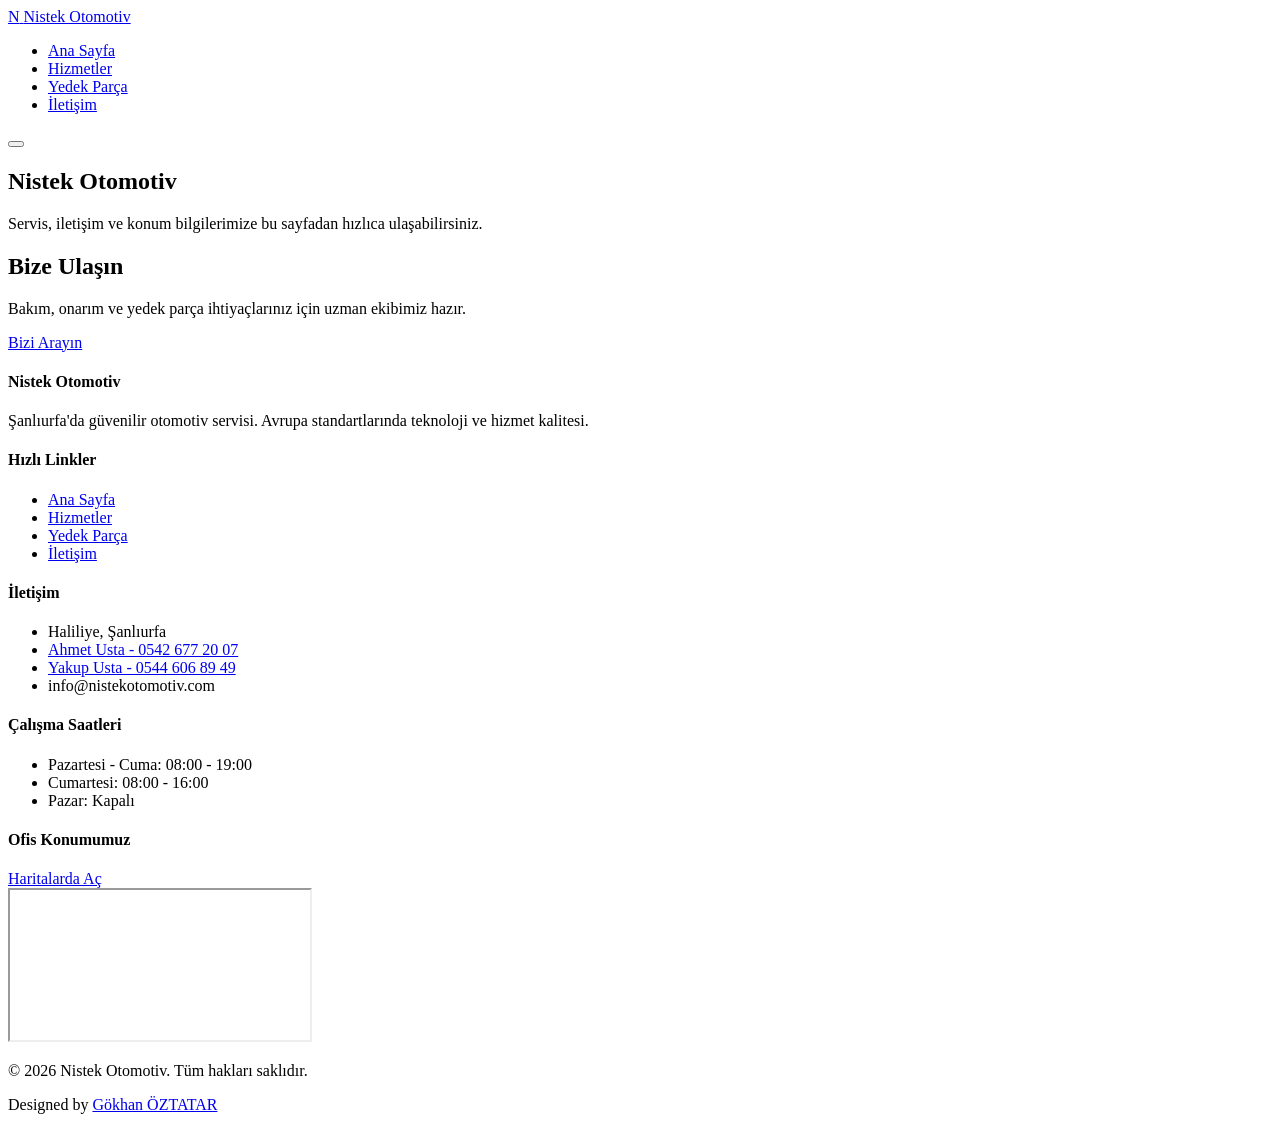
==== commit 47b44866: "Add files via upload" ====
--- a/hakkimizda.html
+++ b/hakkimizda.html
@@ -6,7 +6,8 @@
     <title>Nistek Otomotiv | Kurumsal Bilgi</title>
     <meta name="description" content="Nistek Otomotiv servis, iletişim ve konum bilgileri.">
     <link href="https://fonts.googleapis.com/css2?family=Poppins:wght@300;400;500;600;700;800&family=Source+Sans+Pro:wght@300;400;600;700&display=swap" rel="stylesheet">
-    <link rel="stylesheet" href="style.css">
+    <link rel="stylesheet" href="https://cdnjs.cloudflare.com/ajax/libs/font-awesome/6.5.0/css/all.min.css">
+    <link rel="stylesheet" href="css/style.css">
 </head>
 <body>
     <!-- Header / Navigation -->
@@ -102,6 +103,6 @@
         </div>
     </footer>
 
-    <script src="script.js"></script>
+    <script src="js/main.js"></script>
 </body>
 </html>
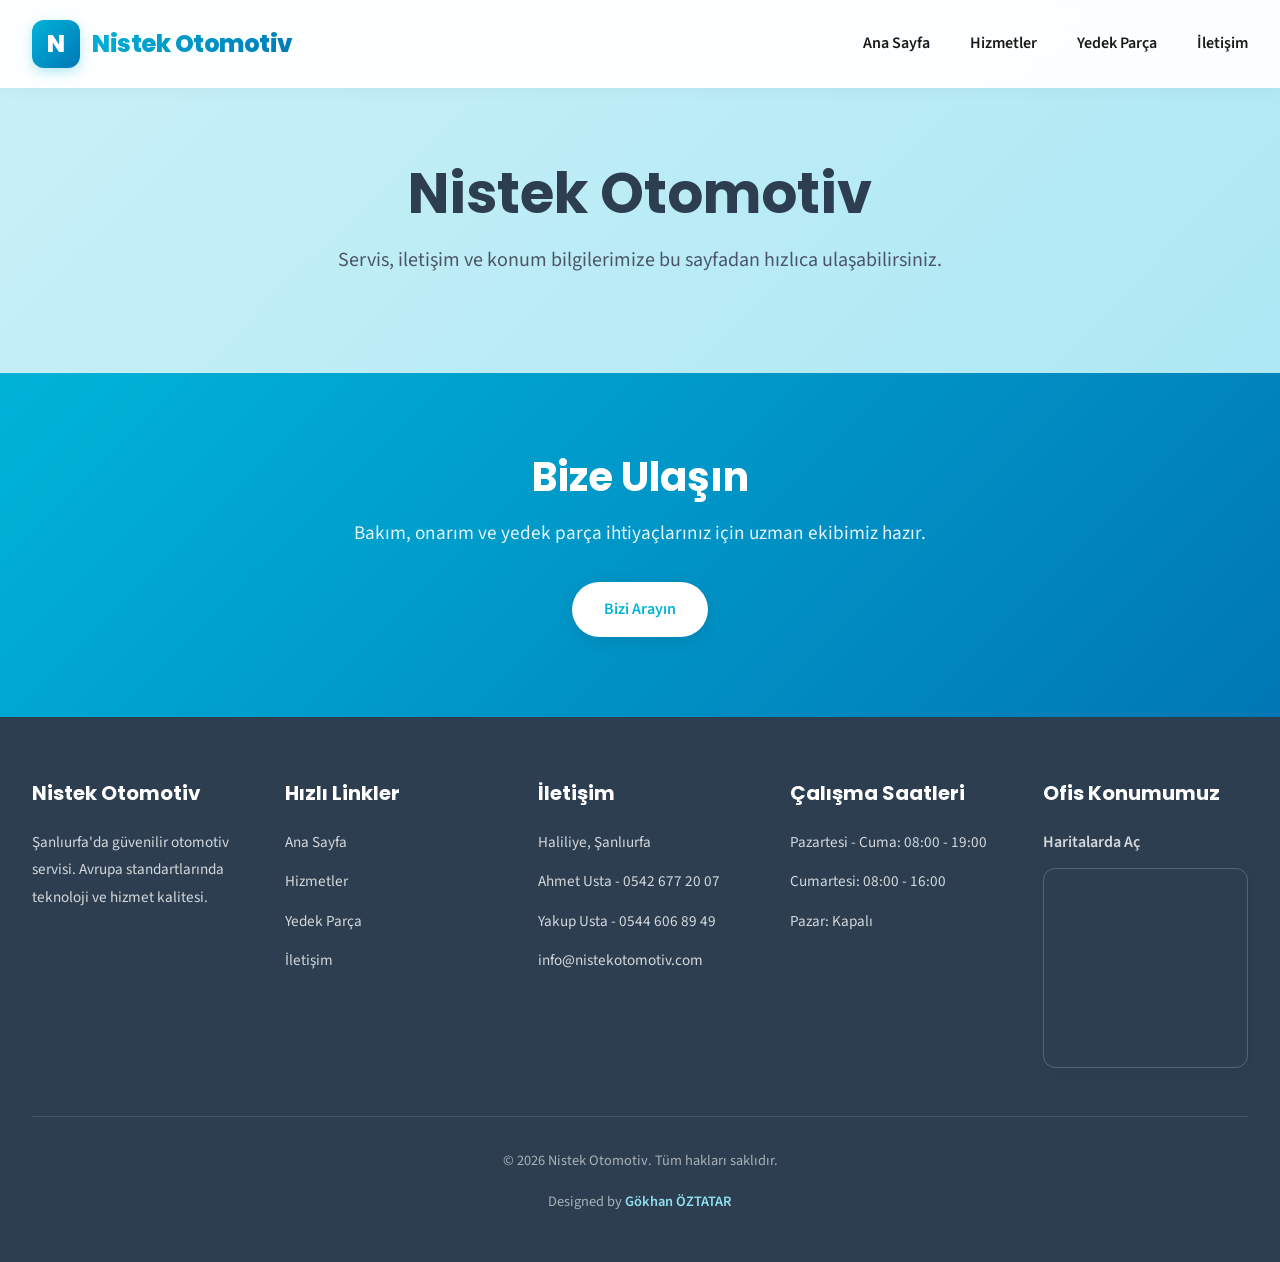
==== commit 2278e687: "Add files via upload" ====
--- a/hakkimizda.html
+++ b/hakkimizda.html
@@ -7,7 +7,7 @@
     <meta name="description" content="Nistek Otomotiv servis, iletişim ve konum bilgileri.">
     <link href="https://fonts.googleapis.com/css2?family=Poppins:wght@300;400;500;600;700;800&family=Source+Sans+Pro:wght@300;400;600;700&display=swap" rel="stylesheet">
     <link rel="stylesheet" href="https://cdnjs.cloudflare.com/ajax/libs/font-awesome/6.5.0/css/all.min.css">
-    <link rel="stylesheet" href="css/style.css">
+    <link rel="stylesheet" href="style.css">
 </head>
 <body>
     <!-- Header / Navigation -->
@@ -103,6 +103,6 @@
         </div>
     </footer>
 
-    <script src="js/main.js"></script>
+    <script src="script.js"></script>
 </body>
 </html>
--- a/style.css
+++ b/style.css
@@ -0,0 +1,2363 @@
+/* ==========================================
+   NISTEK OTOMOTIV - MODERN DESIGN SYSTEM
+   European Automotive Technology Style
+   ========================================== */
+
+/* === CSS VARIABLES === */
+:root {
+    /* Colors - Clean Light Blue Theme */
+    --primary-blue: #00B4D8;
+    --primary-blue-dark: #0096C7;
+    --secondary-blue: #0077B6;
+    --accent-cyan: #90E0EF;
+    --accent-light: #CAF0F8;
+    --dark-graphite: #2C3E50;
+    --dark-slate: #34495E;
+    --text-dark: #1A1A1A;
+    --text-medium: #4A5568;
+    --text-light: #718096;
+    --bg-white: #FFFFFF;
+    --bg-light: #F7FAFC;
+    --bg-gray: #EDF2F7;
+    --border-color: #E2E8F0;
+    
+    /* Gradients - Soft Blue */
+    --gradient-primary: linear-gradient(135deg, #00B4D8 0%, #0077B6 100%);
+    --gradient-light: linear-gradient(135deg, #CAF0F8 0%, #ADE8F4 100%);
+    
+    /* Spacing */
+    --spacing-xs: 0.5rem;
+    --spacing-sm: 1rem;
+    --spacing-md: 1.5rem;
+    --spacing-lg: 2rem;
+    --spacing-xl: 3rem;
+    --spacing-2xl: 4rem;
+    
+    /* Typography */
+    --font-heading: 'Poppins', sans-serif;
+    --font-body: 'Source Sans Pro', sans-serif;
+    
+    /* Shadows */
+    --shadow-sm: 0 2px 8px rgba(0, 0, 0, 0.06);
+    --shadow-md: 0 4px 16px rgba(0, 0, 0, 0.1);
+    --shadow-lg: 0 8px 32px rgba(0, 0, 0, 0.12);
+    --shadow-xl: 0 16px 48px rgba(0, 0, 0, 0.15);
+    
+    /* Border Radius */
+    --radius-sm: 8px;
+    --radius-md: 12px;
+    --radius-lg: 16px;
+    --radius-xl: 24px;
+    --radius-full: 9999px;
+    
+    /* Transitions */
+    --transition-base: all 0.3s cubic-bezier(0.4, 0, 0.2, 1);
+    --transition-fast: all 0.15s ease;
+}
+
+/* === RESET & BASE === */
+* {
+    margin: 0;
+    padding: 0;
+    box-sizing: border-box;
+}
+
+html {
+    scroll-behavior: smooth;
+    font-size: 16px;
+}
+
+body {
+    font-family: var(--font-body);
+    color: var(--text-dark);
+    background: var(--bg-light);
+    line-height: 1.7;
+    -webkit-font-smoothing: antialiased;
+    -moz-osx-font-smoothing: grayscale;
+}
+
+img {
+    max-width: 100%;
+    height: auto;
+    display: block;
+}
+
+img.lightbox-enabled {
+    cursor: zoom-in;
+}
+
+a {
+    color: inherit;
+    text-decoration: none;
+    transition: var(--transition-base);
+}
+
+ul {
+    list-style: none;
+}
+
+/* === TYPOGRAPHY === */
+h1, h2, h3, h4, h5, h6 {
+    font-family: var(--font-heading);
+    font-weight: 700;
+    line-height: 1.2;
+    color: var(--dark-graphite);
+}
+
+h1 { font-size: 3.5rem; }
+h2 { font-size: 2.5rem; }
+h3 { font-size: 1.75rem; }
+h4 { font-size: 1.5rem; }
+h5 { font-size: 1.25rem; }
+h6 { font-size: 1rem; }
+
+p {
+    margin-bottom: 1rem;
+    color: var(--text-medium);
+}
+
+.lead-text {
+    font-size: 1.25rem;
+    font-weight: 600;
+    color: var(--dark-graphite);
+    line-height: 1.6;
+}
+
+.gradient-text {
+    background: var(--gradient-primary);
+    -webkit-background-clip: text;
+    -webkit-text-fill-color: transparent;
+    background-clip: text;
+}
+
+/* === CONTAINER === */
+.container {
+    max-width: 1280px;
+    margin: 0 auto;
+    padding: 0 2rem;
+}
+
+@media (max-width: 768px) {
+    .container {
+        padding: 0 1.5rem;
+    }
+}
+
+/* === HEADER & NAVIGATION === */
+.site-header {
+    position: fixed;
+    top: 0;
+    left: 0;
+    right: 0;
+    background: rgba(255, 255, 255, 0.95);
+    backdrop-filter: blur(12px);
+    -webkit-backdrop-filter: blur(12px);
+    box-shadow: 0 2px 16px rgba(0, 0, 0, 0.04);
+    z-index: 1000;
+    padding: 1.25rem 0;
+    transition: var(--transition-base);
+}
+
+.site-header .container {
+    display: flex;
+    justify-content: space-between;
+    align-items: center;
+}
+
+/* Logo */
+.logo a {
+    display: flex;
+    align-items: center;
+    gap: 0.75rem;
+    font-family: var(--font-heading);
+    font-weight: 800;
+    font-size: 1.5rem;
+}
+
+.logo-icon {
+    width: 48px;
+    height: 48px;
+    background: var(--gradient-primary);
+    border-radius: var(--radius-md);
+    display: flex;
+    align-items: center;
+    justify-content: center;
+    color: white;
+    font-size: 1.5rem;
+    font-weight: 800;
+    box-shadow: 0 4px 12px rgba(0, 180, 216, 0.3);
+}
+
+.logo-text {
+    background: var(--gradient-primary);
+    -webkit-background-clip: text;
+    -webkit-text-fill-color: transparent;
+    background-clip: text;
+    letter-spacing: -0.5px;
+}
+
+/* Navigation */
+.nav-menu {
+    display: flex;
+    gap: 2.5rem;
+    align-items: center;
+}
+
+.nav-menu a {
+    font-weight: 600;
+    font-size: 1rem;
+    color: var(--text-dark);
+    position: relative;
+    padding: 0.5rem 0;
+}
+
+.nav-menu a::after {
+    content: '';
+    position: absolute;
+    bottom: 0;
+    left: 0;
+    width: 0;
+    height: 3px;
+    background: var(--gradient-primary);
+    border-radius: 2px;
+    transition: width 0.3s ease;
+}
+
+.nav-menu a:hover::after,
+.nav-menu a.active::after {
+    width: 100%;
+}
+
+.nav-menu a:hover,
+.nav-menu a.active {
+    color: var(--primary-blue);
+}
+
+/* Mobile Toggle */
+.mobile-toggle {
+    display: none;
+    flex-direction: column;
+    gap: 5px;
+    background: none;
+    border: none;
+    cursor: pointer;
+    padding: 0.5rem;
+}
+
+.mobile-toggle span {
+    width: 28px;
+    height: 3px;
+    background: var(--dark-graphite);
+    border-radius: 2px;
+    transition: var(--transition-base);
+}
+
+/* === BUTTONS === */
+.btn {
+    display: inline-flex;
+    align-items: center;
+    gap: 0.5rem;
+    padding: 0.875rem 2rem;
+    font-family: var(--font-body);
+    font-weight: 600;
+    font-size: 1rem;
+    border-radius: var(--radius-full);
+    cursor: pointer;
+    transition: var(--transition-base);
+    border: none;
+    text-align: center;
+}
+
+.btn svg {
+    fill: none;
+    stroke: currentColor;
+    stroke-width: 2;
+    stroke-linecap: round;
+    stroke-linejoin: round;
+}
+
+.btn-primary {
+    background: var(--gradient-primary);
+    color: white;
+    box-shadow: 0 4px 16px rgba(0, 180, 216, 0.3);
+}
+
+.btn-primary:hover {
+    transform: translateY(-2px);
+    box-shadow: 0 8px 24px rgba(0, 180, 216, 0.4);
+}
+
+.btn-secondary {
+    background: white;
+    color: var(--primary-blue);
+    border: 2px solid var(--primary-blue);
+}
+
+.btn-secondary:hover {
+    background: var(--primary-blue);
+    color: white;
+}
+
+.btn-light {
+    background: white;
+    color: var(--primary-blue);
+    box-shadow: var(--shadow-md);
+}
+
+.btn-light:hover {
+    background: var(--bg-light);
+    transform: translateY(-2px);
+}
+
+.btn-outline {
+    background: transparent;
+    color: var(--primary-blue);
+    border: 2px solid var(--primary-blue);
+}
+
+.btn-outline:hover {
+    background: var(--primary-blue);
+    color: white;
+}
+
+.btn-full {
+    width: 100%;
+    justify-content: center;
+}
+
+/* === HERO SECTION === */
+.hero {
+    padding: 9rem 0 5rem;
+    background: var(--bg-light);
+    position: relative;
+    overflow: hidden;
+}
+
+.hero-background {
+    position: absolute;
+    top: 0;
+    left: 0;
+    right: 0;
+    bottom: 0;
+    z-index: 0;
+}
+
+.hero-pattern {
+    position: absolute;
+    top: -10%;
+    right: -10%;
+    width: 600px;
+    height: 600px;
+    background: radial-gradient(circle, rgba(0, 180, 216, 0.08) 0%, transparent 70%);
+    border-radius: 50%;
+    animation: float 8s ease-in-out infinite;
+}
+
+@keyframes float {
+    0%, 100% { transform: translate(0, 0); }
+    50% { transform: translate(-30px, -30px); }
+}
+
+.hero .container {
+    position: relative;
+    z-index: 1;
+    display: grid;
+    grid-template-columns: 1fr 1fr;
+    gap: 4rem;
+    align-items: center;
+}
+
+.hero-title {
+    font-size: 4rem;
+    margin-bottom: 1.5rem;
+    line-height: 1.1;
+    animation: fadeInUp 0.8s ease-out;
+}
+
+.hero-subtitle {
+    font-size: 1.25rem;
+    color: var(--text-medium);
+    margin-bottom: 2.5rem;
+    line-height: 1.7;
+    animation: fadeInUp 0.8s ease-out 0.2s both;
+}
+
+.hero-actions {
+    display: flex;
+    gap: 1rem;
+    flex-wrap: wrap;
+    animation: fadeInUp 0.8s ease-out 0.4s both;
+}
+
+.hero-image-wrapper {
+    position: relative;
+    border-radius: var(--radius-xl);
+    overflow: hidden;
+    box-shadow: var(--shadow-xl);
+    animation: fadeInRight 0.8s ease-out 0.3s both;
+}
+
+.hero-image-wrapper img {
+    width: 100%;
+    height: auto;
+    display: block;
+}
+
+@keyframes fadeInUp {
+    from {
+        opacity: 0;
+        transform: translateY(30px);
+    }
+    to {
+        opacity: 1;
+        transform: translateY(0);
+    }
+}
+
+@keyframes fadeInRight {
+    from {
+        opacity: 0;
+        transform: translateX(30px);
+    }
+    to {
+        opacity: 1;
+        transform: translateX(0);
+    }
+}
+
+/* === HIGHLIGHT SECTION === */
+.highlight-section {
+    padding: 2.75rem 0;
+    background: white;
+}
+
+.highlight-card {
+    display: flex;
+    align-items: center;
+    justify-content: space-between;
+    gap: 2rem;
+    background: linear-gradient(135deg, #0b2239 0%, #154a75 55%, #00b4d8 100%);
+    border-radius: var(--radius-xl);
+    padding: 2rem 2.25rem;
+    box-shadow: var(--shadow-lg);
+}
+
+.highlight-content h2 {
+    color: white;
+    font-size: 2rem;
+    margin-bottom: 0.5rem;
+}
+
+.highlight-content p {
+    color: rgba(255, 255, 255, 0.9);
+    margin: 0;
+    font-size: 1.1rem;
+}
+
+.highlight-kicker {
+    display: inline-flex;
+    align-items: center;
+    gap: 0.45rem;
+    margin-bottom: 0.85rem;
+    padding: 0.35rem 0.8rem;
+    border-radius: var(--radius-full);
+    background: rgba(255, 255, 255, 0.16);
+    border: 1px solid rgba(255, 255, 255, 0.32);
+    color: white;
+    font-weight: 700;
+    letter-spacing: 0.2px;
+    font-size: 0.85rem;
+    text-transform: uppercase;
+}
+
+.highlight-action {
+    white-space: nowrap;
+    font-weight: 700;
+    box-shadow: 0 10px 24px rgba(0, 0, 0, 0.2);
+}
+
+/* === TRUST SECTION === */
+.trust-section {
+    padding: 3rem 0;
+    background: white;
+}
+
+.trust-grid {
+    display: grid;
+    grid-template-columns: repeat(4, 1fr);
+    gap: 2rem;
+}
+
+.trust-item {
+    text-align: center;
+    padding: 1.5rem;
+}
+
+.trust-number {
+    font-family: var(--font-heading);
+    font-size: 3rem;
+    font-weight: 800;
+    background: var(--gradient-primary);
+    -webkit-background-clip: text;
+    -webkit-text-fill-color: transparent;
+    background-clip: text;
+    margin-bottom: 0.5rem;
+}
+
+.trust-label {
+    font-weight: 600;
+    color: var(--text-medium);
+    font-size: 1rem;
+}
+
+/* === SECTION STYLES === */
+section {
+    padding: 5rem 0;
+}
+
+.section-header {
+    text-align: center;
+    margin-bottom: 4rem;
+    max-width: 800px;
+    margin-left: auto;
+    margin-right: auto;
+}
+
+.section-header h2 {
+    font-size: 2.75rem;
+    margin-bottom: 1rem;
+}
+
+.section-header p {
+    font-size: 1.15rem;
+    color: var(--text-light);
+}
+
+.section-cta {
+    text-align: center;
+    margin-top: 3rem;
+}
+
+/* === SERVICES GRID === */
+.services-preview {
+    background: var(--bg-light);
+}
+
+.services-grid {
+    display: grid;
+    grid-template-columns: repeat(auto-fit, minmax(320px, 1fr));
+    gap: 2rem;
+}
+
+.service-card {
+    background: white;
+    padding: 2.5rem;
+    border-radius: var(--radius-lg);
+    box-shadow: var(--shadow-sm);
+    transition: var(--transition-base);
+    border: 1px solid var(--border-color);
+}
+
+.service-card:hover {
+    transform: translateY(-8px);
+    box-shadow: var(--shadow-lg);
+    border-color: var(--primary-blue);
+}
+
+.service-icon {
+    width: 64px;
+    height: 64px;
+    background: var(--gradient-light);
+    border-radius: var(--radius-md);
+    display: flex;
+    align-items: center;
+    justify-content: center;
+    margin-bottom: 1.5rem;
+}
+
+.service-icon svg {
+    stroke: var(--primary-blue);
+    fill: none;
+    stroke-width: 2;
+    stroke-linecap: round;
+    stroke-linejoin: round;
+}
+
+.service-card h3 {
+    font-size: 1.5rem;
+    margin-bottom: 1rem;
+    color: var(--dark-graphite);
+}
+
+.service-card p {
+    color: var(--text-medium);
+    line-height: 1.7;
+    margin-bottom: 1.5rem;
+}
+
+.service-link {
+    color: var(--primary-blue);
+    font-weight: 600;
+    display: inline-flex;
+    align-items: center;
+    gap: 0.5rem;
+}
+
+.service-link:hover {
+    gap: 0.75rem;
+}
+
+/* === FEATURES GRID === */
+.why-choose {
+    background: white;
+}
+
+.features-grid {
+    display: grid;
+    grid-template-columns: repeat(auto-fit, minmax(280px, 1fr));
+    gap: 2.5rem;
+}
+
+.feature-card {
+    text-align: center;
+}
+
+.feature-icon {
+    width: 72px;
+    height: 72px;
+    background: var(--gradient-light);
+    border-radius: var(--radius-md);
+    display: flex;
+    align-items: center;
+    justify-content: center;
+    margin: 0 auto 1.5rem;
+}
+
+.feature-icon svg {
+    stroke: var(--primary-blue);
+    fill: none;
+    stroke-width: 2.5;
+    stroke-linecap: round;
+    stroke-linejoin: round;
+}
+
+.feature-card h3 {
+    font-size: 1.35rem;
+    margin-bottom: 0.75rem;
+}
+
+.feature-card p {
+    color: var(--text-medium);
+    line-height: 1.7;
+}
+
+/* === CTA SECTION === */
+.cta-section {
+    background: var(--gradient-primary);
+    padding: 5rem 0;
+    text-align: center;
+}
+
+.cta-content h2 {
+    color: white;
+    font-size: 2.5rem;
+    margin-bottom: 1rem;
+}
+
+.cta-content p {
+    color: rgba(255, 255, 255, 0.9);
+    font-size: 1.2rem;
+    margin-bottom: 2rem;
+}
+
+/* === PAGE HEADER === */
+.page-header {
+    padding: 10rem 0 5rem;
+    background: var(--gradient-light);
+    text-align: center;
+}
+
+.page-header h1 {
+    font-size: 3.5rem;
+    margin-bottom: 1rem;
+}
+
+.page-header p {
+    font-size: 1.25rem;
+    color: var(--text-medium);
+}
+
+/* === SERVICES DETAIL PAGE === */
+.services-detail {
+    background: var(--bg-light);
+}
+
+.service-detail-card {
+    background: white;
+    border-radius: var(--radius-xl);
+    padding: 3rem;
+    margin-bottom: 3rem;
+    box-shadow: var(--shadow-md);
+}
+
+.service-detail-header {
+    display: flex;
+    gap: 2rem;
+    align-items: center;
+    margin-bottom: 2.5rem;
+    padding-bottom: 2rem;
+    border-bottom: 2px solid var(--bg-gray);
+}
+
+.service-detail-icon {
+    width: 80px;
+    height: 80px;
+    background: var(--gradient-primary);
+    border-radius: var(--radius-lg);
+    display: flex;
+    align-items: center;
+    justify-content: center;
+    flex-shrink: 0;
+    box-shadow: 0 8px 24px rgba(0, 180, 216, 0.3);
+}
+
+.service-detail-icon svg {
+    stroke: white;
+    fill: none;
+    stroke-width: 2;
+    stroke-linecap: round;
+    stroke-linejoin: round;
+}
+
+.service-detail-title h2 {
+    font-size: 2.25rem;
+    margin-bottom: 0.5rem;
+}
+
+.service-detail-subtitle {
+    color: var(--text-light);
+    font-size: 1.15rem;
+}
+
+.service-detail-content {
+    display: grid;
+    grid-template-columns: 2fr 1fr;
+    gap: 3rem;
+}
+
+.service-detail-text h3 {
+    font-size: 1.5rem;
+    margin: 2rem 0 1rem;
+    color: var(--dark-graphite);
+}
+
+.service-detail-text h3:first-child {
+    margin-top: 0;
+}
+
+.service-detail-text p {
+    color: var(--text-medium);
+    line-height: 1.8;
+    margin-bottom: 1.5rem;
+}
+
+.service-list {
+    list-style: none;
+    margin: 1.5rem 0;
+}
+
+.service-list li {
+    padding: 0.75rem 0 0.75rem 2rem;
+    position: relative;
+    color: var(--text-medium);
+}
+
+.service-list li::before {
+    content: '✓';
+    position: absolute;
+    left: 0;
+    color: var(--primary-blue);
+    font-weight: 700;
+    font-size: 1.2rem;
+}
+
+.service-detail-image {
+    position: sticky;
+    top: 120px;
+}
+
+.service-detail-image img {
+    width: 100%;
+    border-radius: var(--radius-lg);
+    box-shadow: var(--shadow-lg);
+}
+
+/* === ABOUT PAGE === */
+.about-story {
+    background: white;
+}
+
+.about-grid {
+    display: grid;
+    grid-template-columns: 1.2fr 1fr;
+    gap: 4rem;
+    align-items: center;
+}
+
+.about-content h2 {
+    font-size: 2.5rem;
+    margin-bottom: 1.5rem;
+}
+
+.about-content p {
+    font-size: 1.1rem;
+    line-height: 1.8;
+    margin-bottom: 1.5rem;
+}
+
+.signature {
+    margin-top: 2.5rem;
+    padding-top: 2rem;
+    border-top: 2px solid var(--bg-gray);
+}
+
+.signature strong {
+    color: var(--dark-graphite);
+    font-size: 1.1rem;
+}
+
+.about-image {
+    position: relative;
+}
+
+.about-image img {
+    width: 100%;
+    border-radius: var(--radius-xl);
+    box-shadow: var(--shadow-xl);
+}
+
+/* Mission & Vision */
+.mission-vision {
+    background: var(--bg-light);
+}
+
+.mv-grid {
+    display: grid;
+    grid-template-columns: repeat(2, 1fr);
+    gap: 3rem;
+}
+
+.mv-card {
+    background: white;
+    padding: 3rem;
+    border-radius: var(--radius-lg);
+    box-shadow: var(--shadow-md);
+    text-align: center;
+}
+
+.mv-icon {
+    width: 80px;
+    height: 80px;
+    background: var(--gradient-light);
+    border-radius: var(--radius-md);
+    display: flex;
+    align-items: center;
+    justify-content: center;
+    margin: 0 auto 1.5rem;
+}
+
+.mv-icon svg {
+    stroke: var(--primary-blue);
+    fill: none;
+    stroke-width: 2;
+}
+
+.mv-card h3 {
+    font-size: 1.75rem;
+    margin-bottom: 1rem;
+}
+
+.mv-card p {
+    font-size: 1.1rem;
+    line-height: 1.8;
+}
+
+/* Values Section */
+.values-section {
+    background: white;
+}
+
+.values-grid {
+    display: grid;
+    grid-template-columns: repeat(auto-fit, minmax(280px, 1fr));
+    gap: 2.5rem;
+}
+
+.value-card {
+    text-align: center;
+    padding: 2rem;
+}
+
+.value-icon {
+    width: 64px;
+    height: 64px;
+    background: var(--gradient-light);
+    border-radius: var(--radius-md);
+    display: flex;
+    align-items: center;
+    justify-content: center;
+    margin: 0 auto 1.25rem;
+}
+
+.value-icon svg {
+    stroke: var(--primary-blue);
+    fill: none;
+    stroke-width: 2;
+}
+
+.value-card h3 {
+    font-size: 1.35rem;
+    margin-bottom: 0.75rem;
+}
+
+/* Team Section */
+.team-section {
+    background: var(--bg-light);
+}
+
+.team-stats {
+    display: grid;
+    grid-template-columns: repeat(3, 1fr);
+    gap: 2rem;
+    margin-bottom: 3rem;
+}
+
+.team-stat-item {
+    text-align: center;
+    padding: 2rem;
+    background: white;
+    border-radius: var(--radius-lg);
+    box-shadow: var(--shadow-sm);
+}
+
+.team-stat-number {
+    font-family: var(--font-heading);
+    font-size: 3.5rem;
+    font-weight: 800;
+    background: var(--gradient-primary);
+    -webkit-background-clip: text;
+    -webkit-text-fill-color: transparent;
+    background-clip: text;
+}
+
+.team-stat-label {
+    font-weight: 600;
+    color: var(--text-medium);
+    font-size: 1.1rem;
+}
+
+.team-content {
+    max-width: 900px;
+    margin: 0 auto;
+    text-align: center;
+}
+
+.team-content p {
+    font-size: 1.15rem;
+    line-height: 1.8;
+    margin-bottom: 1.5rem;
+}
+
+/* Certifications */
+.certifications-section {
+    background: white;
+}
+
+.cert-grid {
+    display: grid;
+    grid-template-columns: repeat(auto-fit, minmax(250px, 1fr));
+    gap: 2rem;
+}
+
+.cert-card {
+    text-align: center;
+    padding: 2.5rem 2rem;
+    background: var(--bg-light);
+    border-radius: var(--radius-lg);
+    border: 2px solid var(--border-color);
+    transition: var(--transition-base);
+}
+
+.cert-card:hover {
+    border-color: var(--primary-blue);
+    transform: translateY(-5px);
+}
+
+.cert-icon {
+    width: 60px;
+    height: 60px;
+    background: var(--gradient-primary);
+    color: white;
+    border-radius: 50%;
+    display: flex;
+    align-items: center;
+    justify-content: center;
+    margin: 0 auto 1.25rem;
+    font-size: 2rem;
+    font-weight: 700;
+}
+
+.cert-card h3 {
+    font-size: 1.25rem;
+    margin-bottom: 0.5rem;
+}
+
+.cert-card p {
+    color: var(--text-light);
+    font-size: 0.95rem;
+}
+
+/* === CONTACT PAGE === */
+.contact-info-section {
+    background: white;
+}
+
+.contact-cards {
+    display: grid;
+    grid-template-columns: repeat(auto-fit, minmax(280px, 1fr));
+    gap: 2rem;
+}
+
+.contact-info-card {
+    text-align: center;
+    padding: 2.5rem 2rem;
+    background: var(--bg-light);
+    border-radius: var(--radius-lg);
+    transition: var(--transition-base);
+}
+
+.contact-info-card:hover {
+    background: white;
+    box-shadow: var(--shadow-md);
+    transform: translateY(-5px);
+}
+
+.contact-info-icon {
+    width: 64px;
+    height: 64px;
+    background: var(--gradient-light);
+    border-radius: var(--radius-md);
+    display: flex;
+    align-items: center;
+    justify-content: center;
+    margin: 0 auto 1.5rem;
+}
+
+.contact-info-icon svg {
+    stroke: var(--primary-blue);
+    fill: none;
+    stroke-width: 2;
+}
+
+.contact-info-card h3 {
+    font-size: 1.35rem;
+    margin-bottom: 1rem;
+}
+
+.contact-info-card p {
+    color: var(--text-medium);
+    line-height: 1.7;
+}
+
+.contact-info-card a {
+    color: var(--primary-blue);
+    font-weight: 600;
+}
+
+.contact-info-card a:hover {
+    text-decoration: underline;
+}
+
+/* Contact Form Section */
+.contact-form-section {
+    background: var(--bg-light);
+}
+
+.contact-main-grid {
+    display: grid;
+    grid-template-columns: 1.2fr 1fr;
+    gap: 3rem;
+}
+
+.contact-form-wrapper {
+    background: white;
+    padding: 3rem;
+    border-radius: var(--radius-xl);
+    box-shadow: var(--shadow-md);
+}
+
+.form-header {
+    margin-bottom: 2.5rem;
+}
+
+.form-header h2 {
+    font-size: 2rem;
+    margin-bottom: 0.75rem;
+}
+
+.form-header p {
+    color: var(--text-light);
+    font-size: 1.05rem;
+}
+
+.contact-form .form-row {
+    display: grid;
+    grid-template-columns: repeat(2, 1fr);
+    gap: 1.5rem;
+    margin-bottom: 1.5rem;
+}
+
+.form-group {
+    display: flex;
+    flex-direction: column;
+}
+
+.form-group label {
+    font-weight: 600;
+    color: var(--text-dark);
+    margin-bottom: 0.5rem;
+    font-size: 0.95rem;
+}
+
+.form-group input,
+.form-group select,
+.form-group textarea {
+    padding: 0.875rem 1rem;
+    border: 2px solid var(--border-color);
+    border-radius: var(--radius-sm);
+    font-family: var(--font-body);
+    font-size: 1rem;
+    transition: var(--transition-base);
+    background: var(--bg-white);
+}
+
+.form-group input:focus,
+.form-group select:focus,
+.form-group textarea:focus {
+    outline: none;
+    border-color: var(--primary-blue);
+    box-shadow: 0 0 0 4px rgba(0, 180, 216, 0.1);
+}
+
+.form-group textarea {
+    resize: vertical;
+    min-height: 120px;
+}
+
+/* Map Wrapper */
+.map-wrapper {
+    background: white;
+    border-radius: var(--radius-xl);
+    overflow: hidden;
+    box-shadow: var(--shadow-md);
+}
+
+.map-header {
+    padding: 2rem;
+    border-bottom: 2px solid var(--bg-gray);
+}
+
+.map-header h3 {
+    font-size: 1.5rem;
+    margin-bottom: 0.5rem;
+}
+
+.map-header p {
+    color: var(--text-light);
+}
+
+.map-container {
+    height: 400px;
+    position: relative;
+}
+
+.map-container iframe {
+    width: 100%;
+    height: 100%;
+    border: none;
+}
+
+.map-footer {
+    padding: 1.5rem 2rem;
+    text-align: center;
+    background: var(--bg-light);
+}
+
+/* Quick Contact */
+.quick-contact-section {
+    background: white;
+}
+
+.quick-contact-grid {
+    display: grid;
+    grid-template-columns: repeat(3, 1fr);
+    gap: 2rem;
+}
+
+.quick-contact-card {
+    text-align: center;
+    padding: 3rem 2rem;
+    background: var(--bg-light);
+    border-radius: var(--radius-lg);
+    transition: var(--transition-base);
+    border: 2px solid transparent;
+}
+
+.quick-contact-card:hover {
+    border-color: var(--primary-blue);
+    background: white;
+    box-shadow: var(--shadow-md);
+    transform: translateY(-5px);
+}
+
+.quick-contact-icon {
+    width: 72px;
+    height: 72px;
+    background: var(--gradient-light);
+    border-radius: var(--radius-md);
+    display: flex;
+    align-items: center;
+    justify-content: center;
+    margin: 0 auto 1.5rem;
+}
+
+.quick-contact-icon svg {
+    stroke: var(--primary-blue);
+    fill: currentColor;
+}
+
+.quick-contact-icon.whatsapp {
+    background: linear-gradient(135deg, #25D366 0%, #128C7E 100%);
+}
+
+.quick-contact-icon.whatsapp svg {
+    stroke: none;
+    fill: white;
+}
+
+.quick-contact-card h3 {
+    font-size: 1.35rem;
+    margin-bottom: 0.5rem;
+}
+
+.quick-contact-card p {
+    color: var(--text-medium);
+    font-weight: 600;
+}
+
+/* === FOOTER === */
+.site-footer {
+    background: var(--dark-graphite);
+    color: white;
+    padding: 4rem 0 2rem;
+}
+
+.footer-grid {
+    display: grid;
+    grid-template-columns: repeat(auto-fit, minmax(200px, 1fr));
+    gap: 3rem;
+    margin-bottom: 3rem;
+}
+
+.footer-col h4 {
+    color: white;
+    font-size: 1.25rem;
+    margin-bottom: 1.5rem;
+}
+
+.footer-col p,
+.footer-col li {
+    color: rgba(255, 255, 255, 0.8);
+    line-height: 1.8;
+    font-size: 0.95rem;
+}
+
+.footer-col ul {
+    list-style: none;
+}
+
+.footer-col ul li {
+    margin-bottom: 0.75rem;
+}
+
+.footer-col a {
+    color: rgba(255, 255, 255, 0.8);
+    transition: var(--transition-fast);
+}
+
+.footer-col a:hover {
+    color: var(--accent-cyan);
+}
+
+/* Office Mini Map Card */
+.office-location {
+    display: flex;
+    flex-direction: column;
+}
+
+.office-map-link {
+    display: inline-block;
+    color: var(--accent-cyan);
+    font-weight: 600;
+    margin-bottom: 0.75rem;
+}
+
+.office-map-link:hover {
+    text-decoration: underline;
+}
+
+.office-map-card {
+    width: 100%;
+    max-width: 280px;
+    height: 200px;
+    border-radius: var(--radius-md);
+    overflow: hidden;
+    border: 1px solid rgba(255, 255, 255, 0.2);
+    box-shadow: var(--shadow-sm);
+}
+
+.office-map-embed {
+    width: 100%;
+    height: 100%;
+    border: 0;
+    display: block;
+}
+
+.footer-bottom {
+    text-align: center;
+    padding-top: 2rem;
+    border-top: 1px solid rgba(255, 255, 255, 0.1);
+}
+
+.footer-bottom p {
+    color: rgba(255, 255, 255, 0.6);
+    font-size: 0.9rem;
+}
+
+/* === RESPONSIVE === */
+
+/* Tablet */
+@media (max-width: 1024px) {
+    h1 { font-size: 3rem; }
+    h2 { font-size: 2.25rem; }
+    
+    .hero .container,
+    .about-grid,
+    .contact-main-grid {
+        grid-template-columns: 1fr;
+        gap: 3rem;
+    }
+    
+    .hero-image {
+        order: -1;
+    }
+    
+    .service-detail-content {
+        grid-template-columns: 1fr;
+    }
+    
+    .service-detail-image {
+        position: static;
+    }
+    
+    .footer-grid {
+        grid-template-columns: repeat(2, 1fr);
+    }
+}
+
+/* Mobile */
+@media (max-width: 768px) {
+    h1 { font-size: 2.5rem; }
+    h2 { font-size: 2rem; }
+    
+    .hero {
+        padding: 7rem 0 4rem;
+    }
+    
+    .hero-title {
+        font-size: 2.5rem;
+    }
+    
+    .hero-subtitle {
+        font-size: 1.1rem;
+    }
+    
+    .page-header {
+        padding: 8rem 0 4rem;
+    }
+    
+    .page-header h1 {
+        font-size: 2.5rem;
+    }
+    
+    .nav-menu {
+        display: none;
+    }
+    
+    .mobile-toggle {
+        display: flex;
+    }
+    
+    .nav-menu.active {
+        display: flex;
+        flex-direction: column;
+        position: absolute;
+        top: 100%;
+        left: 0;
+        right: 0;
+        background: white;
+        padding: 2rem;
+        box-shadow: var(--shadow-lg);
+        gap: 1rem;
+    }
+    
+    .trust-grid,
+    .mv-grid,
+    .team-stats,
+    .quick-contact-grid {
+        grid-template-columns: 1fr;
+    }
+    
+    .contact-form .form-row {
+        grid-template-columns: 1fr;
+    }
+    
+    .footer-grid {
+        grid-template-columns: 1fr;
+        gap: 2rem;
+    }
+
+    .office-location {
+        align-items: flex-start;
+    }
+
+    .office-map-card {
+        max-width: 300px;
+        height: 190px;
+    }
+    
+    .service-detail-card {
+        padding: 2rem 1.5rem;
+    }
+    
+    .service-detail-header {
+        flex-direction: column;
+        text-align: center;
+    }
+}
+
+@media (max-width: 480px) {
+    .hero-title {
+        font-size: 2rem;
+    }
+    
+    .section-header h2 {
+        font-size: 1.75rem;
+    }
+    
+    .trust-number,
+    .team-stat-number {
+        font-size: 2.5rem;
+    }
+    
+    .contact-form-wrapper {
+        padding: 2rem 1.5rem;
+    }
+}
+
+/* === DESIGNER CREDIT === */
+.designer-credit {
+    margin-top: 1rem;
+    font-size: 0.875rem;
+    color: rgba(255, 255, 255, 0.6);
+}
+
+.designer-credit a {
+    color: var(--accent-cyan);
+    font-weight: 600;
+    transition: var(--transition-base);
+}
+
+.designer-credit a:hover {
+    color: var(--primary-blue);
+    text-decoration: underline;
+}
+
+/* ==========================================
+   YEDEK PARÇA SAYFASI - PARTS CATALOG
+   ========================================== */
+
+/* Parts Filter Section */
+.parts-filter-section {
+    background: var(--dark-graphite);
+    padding: 2rem 0;
+    position: sticky;
+    top: 80px;
+    z-index: 100;
+}
+
+.filter-bar {
+    display: flex;
+    flex-wrap: wrap;
+    gap: 0.75rem;
+    justify-content: center;
+}
+
+.filter-btn {
+    padding: 0.75rem 1.5rem;
+    background: rgba(255, 255, 255, 0.1);
+    color: rgba(255, 255, 255, 0.8);
+    border: 2px solid rgba(255, 255, 255, 0.2);
+    border-radius: var(--radius-full);
+    font-family: var(--font-body);
+    font-weight: 600;
+    font-size: 0.9rem;
+    cursor: pointer;
+    transition: var(--transition-base);
+}
+
+.filter-btn:hover {
+    background: rgba(255, 255, 255, 0.2);
+    border-color: var(--accent-cyan);
+    color: white;
+}
+
+.filter-btn.active {
+    background: var(--gradient-primary);
+    border-color: var(--primary-blue);
+    color: white;
+}
+
+/* Parts Catalog Grid */
+.parts-catalog {
+    background: var(--bg-light);
+    padding: 4rem 0;
+}
+
+.parts-grid {
+    display: grid;
+    grid-template-columns: repeat(auto-fill, minmax(320px, 1fr));
+    gap: 2rem;
+}
+
+.part-card {
+    background: white;
+    border-radius: var(--radius-lg);
+    overflow: hidden;
+    box-shadow: var(--shadow-sm);
+    transition: var(--transition-base);
+    border: 1px solid var(--border-color);
+}
+
+.part-card:hover {
+    transform: translateY(-8px);
+    box-shadow: var(--shadow-lg);
+    border-color: var(--primary-blue);
+}
+
+.part-image {
+    position: relative;
+    height: 200px;
+    overflow: hidden;
+    background: var(--bg-gray);
+}
+
+.part-image img {
+    width: 100%;
+    height: 100%;
+    object-fit: cover;
+    transition: var(--transition-base);
+}
+
+.part-card:hover .part-image img {
+    transform: scale(1.05);
+}
+
+.part-badge {
+    position: absolute;
+    top: 1rem;
+    right: 1rem;
+    padding: 0.5rem 1rem;
+    background: var(--gradient-primary);
+    color: white;
+    font-weight: 600;
+    font-size: 0.75rem;
+    border-radius: var(--radius-full);
+}
+
+.part-info {
+    padding: 1.5rem;
+}
+
+.part-category {
+    display: inline-block;
+    padding: 0.35rem 0.75rem;
+    background: var(--gradient-light);
+    color: var(--primary-blue);
+    font-size: 0.8rem;
+    font-weight: 600;
+    border-radius: var(--radius-full);
+    margin-bottom: 0.75rem;
+}
+
+.part-info h3 {
+    font-size: 1.25rem;
+    margin-bottom: 0.5rem;
+    color: var(--dark-graphite);
+}
+
+.part-info p {
+    color: var(--text-medium);
+    font-size: 0.95rem;
+    line-height: 1.6;
+    margin-bottom: 1.25rem;
+}
+
+.part-footer {
+    display: flex;
+    justify-content: space-between;
+    align-items: center;
+    padding-top: 1rem;
+    border-top: 1px solid var(--border-color);
+}
+
+.part-stock {
+    font-weight: 600;
+    font-size: 0.85rem;
+}
+
+.part-stock.in-stock {
+    color: #16a34a;
+}
+
+.part-stock.on-order {
+    color: var(--primary-blue);
+}
+
+.part-inquiry-btn {
+    padding: 0.6rem 1.25rem;
+    background: var(--gradient-primary);
+    color: white;
+    font-weight: 600;
+    font-size: 0.85rem;
+    border-radius: var(--radius-full);
+    transition: var(--transition-base);
+}
+
+.part-inquiry-btn:hover {
+    transform: translateY(-2px);
+    box-shadow: var(--shadow-md);
+}
+
+/* Parts CTA Section */
+.parts-cta-section {
+    background: var(--bg-gray);
+    padding: 4rem 0;
+}
+
+.parts-cta-content {
+    display: flex;
+    justify-content: space-between;
+    align-items: center;
+    gap: 3rem;
+    background: white;
+    padding: 3rem;
+    border-radius: var(--radius-lg);
+    box-shadow: var(--shadow-md);
+}
+
+.parts-cta-text h2 {
+    font-size: 1.75rem;
+    margin-bottom: 0.75rem;
+    color: var(--dark-graphite);
+}
+
+.parts-cta-text p {
+    color: var(--text-medium);
+    font-size: 1.1rem;
+    margin: 0;
+}
+
+.parts-cta-actions {
+    display: flex;
+    gap: 1rem;
+    flex-shrink: 0;
+}
+
+/* ==========================================
+   İLETİŞİM SAYFASI - DEVASA HARİTA
+   ========================================== */
+
+/* Contact Hero Map Section */
+.contact-hero-map {
+    padding: 0;
+    background: var(--bg-light);
+}
+
+.contact-hero-map .container {
+    max-width: 100%;
+    padding: 0;
+}
+
+.contact-hero-grid {
+    display: grid;
+    grid-template-columns: 400px 1fr;
+    min-height: 600px;
+}
+
+.contact-info-panel {
+    background: white;
+    padding: 3rem;
+    display: flex;
+    flex-direction: column;
+    justify-content: center;
+}
+
+.contact-info-panel h2 {
+    font-size: 2rem;
+    margin-bottom: 2rem;
+    color: var(--dark-graphite);
+}
+
+.contact-detail {
+    display: flex;
+    align-items: flex-start;
+    gap: 1rem;
+    margin-bottom: 2rem;
+}
+
+.contact-detail-icon {
+    width: 48px;
+    height: 48px;
+    background: var(--gradient-light);
+    border-radius: var(--radius-md);
+    display: flex;
+    align-items: center;
+    justify-content: center;
+    flex-shrink: 0;
+}
+
+.contact-detail-icon svg {
+    stroke: var(--primary-blue);
+    fill: none;
+    stroke-width: 2;
+}
+
+.contact-detail-text h3 {
+    font-size: 1.1rem;
+    margin-bottom: 0.25rem;
+    color: var(--dark-graphite);
+}
+
+.contact-detail-text p {
+    color: var(--text-medium);
+    margin: 0;
+    line-height: 1.6;
+}
+
+.contact-detail-text a {
+    color: var(--primary-blue);
+    font-weight: 600;
+}
+
+.contact-detail-text a:hover {
+    text-decoration: underline;
+}
+
+.hero-map-container {
+    position: relative;
+    min-height: 600px;
+}
+
+.hero-map-container iframe {
+    position: absolute;
+    top: 0;
+    left: 0;
+    width: 100%;
+    height: 100%;
+    border: none;
+}
+
+/* ==========================================
+   TRUST SECTION
+   ========================================== */
+
+.trust-section {
+    padding: 3rem 0;
+    background: white;
+}
+
+.trust-grid {
+    display: grid;
+    grid-template-columns: repeat(4, 1fr);
+    gap: 2rem;
+}
+
+.trust-item {
+    text-align: center;
+    padding: 1.5rem;
+}
+
+.trust-number {
+    font-family: var(--font-heading);
+    font-size: 3rem;
+    font-weight: 800;
+    background: var(--gradient-primary);
+    -webkit-background-clip: text;
+    -webkit-text-fill-color: transparent;
+    background-clip: text;
+    margin-bottom: 0.5rem;
+}
+
+.trust-label {
+    font-weight: 600;
+    color: var(--text-medium);
+    font-size: 1rem;
+}
+
+/* ==========================================
+   CONTACT CARDS
+   ========================================== */
+
+.contact-info-card {
+    text-align: center;
+    padding: 2.5rem 2rem;
+    background: var(--bg-light);
+    border-radius: var(--radius-lg);
+    transition: var(--transition-base);
+}
+
+.contact-info-card:hover {
+    background: white;
+    box-shadow: var(--shadow-md);
+    transform: translateY(-5px);
+}
+
+.contact-info-icon {
+    width: 64px;
+    height: 64px;
+    background: var(--gradient-light);
+    border-radius: var(--radius-md);
+    display: flex;
+    align-items: center;
+    justify-content: center;
+    margin: 0 auto 1.5rem;
+}
+
+.contact-info-icon svg {
+    stroke: var(--primary-blue);
+    fill: none;
+    stroke-width: 2;
+}
+
+.contact-info-card h3 {
+    font-size: 1.35rem;
+    margin-bottom: 1rem;
+}
+
+.contact-info-card p {
+    color: var(--text-medium);
+    line-height: 1.7;
+}
+
+.contact-info-card a {
+    color: var(--primary-blue);
+    font-weight: 600;
+}
+
+.contact-info-card a:hover {
+    text-decoration: underline;
+}
+
+/* Quick Contact Cards */
+.quick-contact-icon {
+    width: 72px;
+    height: 72px;
+    background: var(--gradient-light);
+    border-radius: var(--radius-md);
+    display: flex;
+    align-items: center;
+    justify-content: center;
+    margin: 0 auto 1.5rem;
+}
+
+.quick-contact-icon svg {
+    stroke: var(--primary-blue);
+    fill: currentColor;
+}
+
+.quick-contact-icon.whatsapp {
+    background: linear-gradient(135deg, #25D366 0%, #128C7E 100%);
+}
+
+.quick-contact-icon.whatsapp svg {
+    stroke: none;
+    fill: white;
+}
+
+/* ==========================================
+   CONTACT FORM
+   ========================================== */
+
+.contact-form-wrapper {
+    background: white;
+    padding: 3rem;
+    border-radius: var(--radius-xl);
+    box-shadow: var(--shadow-md);
+}
+
+.form-header h2 {
+    font-size: 2rem;
+    margin-bottom: 0.75rem;
+}
+
+.form-header p {
+    color: var(--text-light);
+    font-size: 1.05rem;
+}
+
+.form-group input,
+.form-group select,
+.form-group textarea {
+    padding: 0.875rem 1rem;
+    border: 2px solid var(--border-color);
+    border-radius: var(--radius-sm);
+    font-family: var(--font-body);
+    font-size: 1rem;
+    transition: var(--transition-base);
+    background: var(--bg-white);
+}
+
+.form-group input:focus,
+.form-group select:focus,
+.form-group textarea:focus {
+    outline: none;
+    border-color: var(--primary-blue);
+    box-shadow: 0 0 0 4px rgba(0, 180, 216, 0.1);
+}
+
+.form-group label {
+    font-weight: 600;
+    color: var(--text-dark);
+    margin-bottom: 0.5rem;
+    font-size: 0.95rem;
+}
+
+/* ==========================================
+   VALUE/CERT CARDS
+   ========================================== */
+
+.value-icon {
+    width: 64px;
+    height: 64px;
+    background: var(--gradient-light);
+    border-radius: var(--radius-md);
+    display: flex;
+    align-items: center;
+    justify-content: center;
+    margin: 0 auto 1.25rem;
+}
+
+.value-icon svg {
+    stroke: var(--primary-blue);
+    fill: none;
+    stroke-width: 2;
+}
+
+.cert-icon {
+    width: 60px;
+    height: 60px;
+    background: var(--gradient-primary);
+    color: white;
+    border-radius: 50%;
+    display: flex;
+    align-items: center;
+    justify-content: center;
+    margin: 0 auto 1.25rem;
+    font-size: 2rem;
+    font-weight: 700;
+}
+
+.cert-card {
+    text-align: center;
+    padding: 2.5rem 2rem;
+    background: var(--bg-light);
+    border-radius: var(--radius-lg);
+    border: 2px solid var(--border-color);
+    transition: var(--transition-base);
+}
+
+.cert-card:hover {
+    border-color: var(--primary-blue);
+    transform: translateY(-5px);
+}
+
+/* ==========================================
+   MISSION/VISION CARDS
+   ========================================== */
+
+.mv-icon {
+    width: 80px;
+    height: 80px;
+    background: var(--gradient-light);
+    border-radius: var(--radius-md);
+    display: flex;
+    align-items: center;
+    justify-content: center;
+    margin: 0 auto 1.5rem;
+}
+
+.mv-icon svg {
+    stroke: var(--primary-blue);
+    fill: none;
+    stroke-width: 2;
+}
+
+.mv-card {
+    background: white;
+    padding: 3rem;
+    border-radius: var(--radius-lg);
+    box-shadow: var(--shadow-md);
+    text-align: center;
+}
+
+/* ==========================================
+   SERVICE DETAIL CARDS
+   ========================================== */
+
+.service-detail-card {
+    background: white;
+    border-radius: var(--radius-xl);
+    padding: 3rem;
+    margin-bottom: 3rem;
+    box-shadow: var(--shadow-md);
+}
+
+.service-detail-icon {
+    width: 80px;
+    height: 80px;
+    background: var(--gradient-primary);
+    border-radius: var(--radius-lg);
+    display: flex;
+    align-items: center;
+    justify-content: center;
+    flex-shrink: 0;
+    box-shadow: 0 8px 24px rgba(0, 180, 216, 0.3);
+}
+
+.service-list li::before {
+    content: '✓';
+    position: absolute;
+    left: 0;
+    color: var(--primary-blue);
+    font-weight: 700;
+    font-size: 1.2rem;
+}
+
+/* ==========================================
+   TEAM STATS
+   ========================================== */
+
+.team-stat-item {
+    text-align: center;
+    padding: 2rem;
+    background: white;
+    border-radius: var(--radius-lg);
+    box-shadow: var(--shadow-sm);
+}
+
+.team-stat-number {
+    font-family: var(--font-heading);
+    font-size: 3.5rem;
+    font-weight: 800;
+    background: var(--gradient-primary);
+    -webkit-background-clip: text;
+    -webkit-text-fill-color: transparent;
+    background-clip: text;
+}
+
+/* ==========================================
+   RESPONSIVE
+   ========================================== */
+
+@media (max-width: 1024px) {
+    .contact-hero-grid {
+        grid-template-columns: 1fr;
+    }
+    
+    .contact-info-panel {
+        order: 2;
+    }
+    
+    .hero-map-container {
+        min-height: 400px;
+        order: 1;
+    }
+    
+    .parts-cta-content {
+        flex-direction: column;
+        text-align: center;
+    }
+    
+    .parts-cta-actions {
+        width: 100%;
+        justify-content: center;
+    }
+    
+    .office-map-card {
+        max-width: 260px;
+        height: 190px;
+    }
+}
+
+@media (max-width: 768px) {
+    .filter-bar {
+        gap: 0.5rem;
+    }
+    
+    .filter-btn {
+        padding: 0.6rem 1rem;
+        font-size: 0.8rem;
+    }
+    
+    .parts-grid {
+        grid-template-columns: 1fr;
+    }
+    
+    .trust-grid {
+        grid-template-columns: repeat(2, 1fr);
+    }
+    
+    .hero-map-container {
+        min-height: 350px;
+    }
+    
+    .parts-filter-section {
+        position: static;
+    }
+    
+    .contact-info-panel {
+        padding: 2rem;
+    }
+}
+
+@media (max-width: 480px) {
+    .trust-grid {
+        grid-template-columns: 1fr;
+    }
+    
+    .filter-bar {
+        flex-direction: column;
+        align-items: stretch;
+    }
+    
+    .parts-cta-actions {
+        flex-direction: column;
+    }
+    
+    .parts-cta-actions .btn {
+        width: 100%;
+    }
+}
+
+/* ==========================================
+   GALLERY SECTION
+   ========================================== */
+
+.gallery-section {
+    padding: var(--spacing-2xl) 0;
+    background: var(--bg-light);
+}
+
+.gallery-grid {
+    display: grid;
+    grid-template-columns: repeat(4, 1fr);
+    grid-auto-rows: 250px;
+    gap: 1rem;
+}
+
+.gallery-item {
+    position: relative;
+    border-radius: var(--radius-md);
+    overflow: hidden;
+    cursor: pointer;
+}
+
+.gallery-item img {
+    width: 100%;
+    height: 100%;
+    object-fit: cover;
+    transition: var(--transition-base);
+}
+
+.gallery-item:hover img {
+    transform: scale(1.08);
+}
+
+.gallery-overlay {
+    position: absolute;
+    inset: 0;
+    background: linear-gradient(to top, rgba(0,0,0,0.7) 0%, transparent 60%);
+    display: flex;
+    align-items: flex-end;
+    padding: 1.25rem;
+    opacity: 0;
+    pointer-events: none;
+    transition: var(--transition-base);
+}
+
+.gallery-item:hover .gallery-overlay {
+    opacity: 1;
+}
+
+.gallery-overlay span {
+    color: white;
+    font-weight: 600;
+    font-size: 1rem;
+}
+
+.gallery-item-large {
+    grid-column: span 2;
+    grid-row: span 2;
+}
+
+.gallery-item-wide {
+    grid-column: span 2;
+}
+
+@media (max-width: 992px) {
+    .gallery-grid {
+        grid-template-columns: repeat(3, 1fr);
+        grid-auto-rows: 200px;
+    }
+    
+    .gallery-item-large {
+        grid-column: span 2;
+        grid-row: span 2;
+    }
+}
+
+@media (max-width: 768px) {
+    .gallery-grid {
+        grid-template-columns: repeat(2, 1fr);
+        grid-auto-rows: 180px;
+    }
+    
+    .gallery-item-large,
+    .gallery-item-wide {
+        grid-column: span 2;
+    }
+    
+    .gallery-item-large {
+        grid-row: span 1;
+    }
+}
+
+@media (max-width: 480px) {
+    .gallery-grid {
+        grid-template-columns: 1fr;
+        grid-auto-rows: 220px;
+    }
+    
+    .gallery-item-large,
+    .gallery-item-wide {
+        grid-column: span 1;
+    }
+}
+
+/* ==========================================
+   IMAGE LIGHTBOX
+   ========================================== */
+
+.image-lightbox {
+    position: fixed;
+    inset: 0;
+    background: rgba(7, 12, 20, 0.88);
+    display: flex;
+    align-items: center;
+    justify-content: center;
+    padding: 1.5rem;
+    z-index: 4000;
+    opacity: 0;
+    visibility: hidden;
+    transition: opacity 0.25s ease, visibility 0.25s ease;
+}
+
+.image-lightbox.active {
+    opacity: 1;
+    visibility: visible;
+}
+
+.image-lightbox-dialog {
+    position: relative;
+    max-width: min(1100px, 92vw);
+    max-height: 90vh;
+    animation: fadeInUp 0.25s ease-out;
+}
+
+.image-lightbox-image {
+    max-width: 100%;
+    max-height: 82vh;
+    border-radius: var(--radius-md);
+    box-shadow: var(--shadow-xl);
+}
+
+.image-lightbox-close {
+    position: absolute;
+    top: -0.75rem;
+    right: -0.75rem;
+    width: 2.2rem;
+    height: 2.2rem;
+    border-radius: 50%;
+    border: 0;
+    background: white;
+    color: var(--dark-graphite);
+    font-size: 1.3rem;
+    font-weight: 700;
+    cursor: pointer;
+    line-height: 1;
+    box-shadow: var(--shadow-md);
+}
+
+.image-lightbox-caption {
+    text-align: center;
+    color: rgba(255, 255, 255, 0.92);
+    font-size: 0.95rem;
+    margin-top: 0.8rem;
+}
+
+@media (max-width: 768px) {
+    .highlight-card {
+        flex-direction: column;
+        align-items: flex-start;
+        padding: 1.5rem;
+    }
+
+    .highlight-content h2 {
+        font-size: 1.6rem;
+    }
+
+    .highlight-action {
+        width: 100%;
+        justify-content: center;
+    }
+
+    .image-lightbox {
+        padding: 1rem;
+    }
+
+    .image-lightbox-close {
+        top: -0.5rem;
+        right: -0.35rem;
+    }
+}
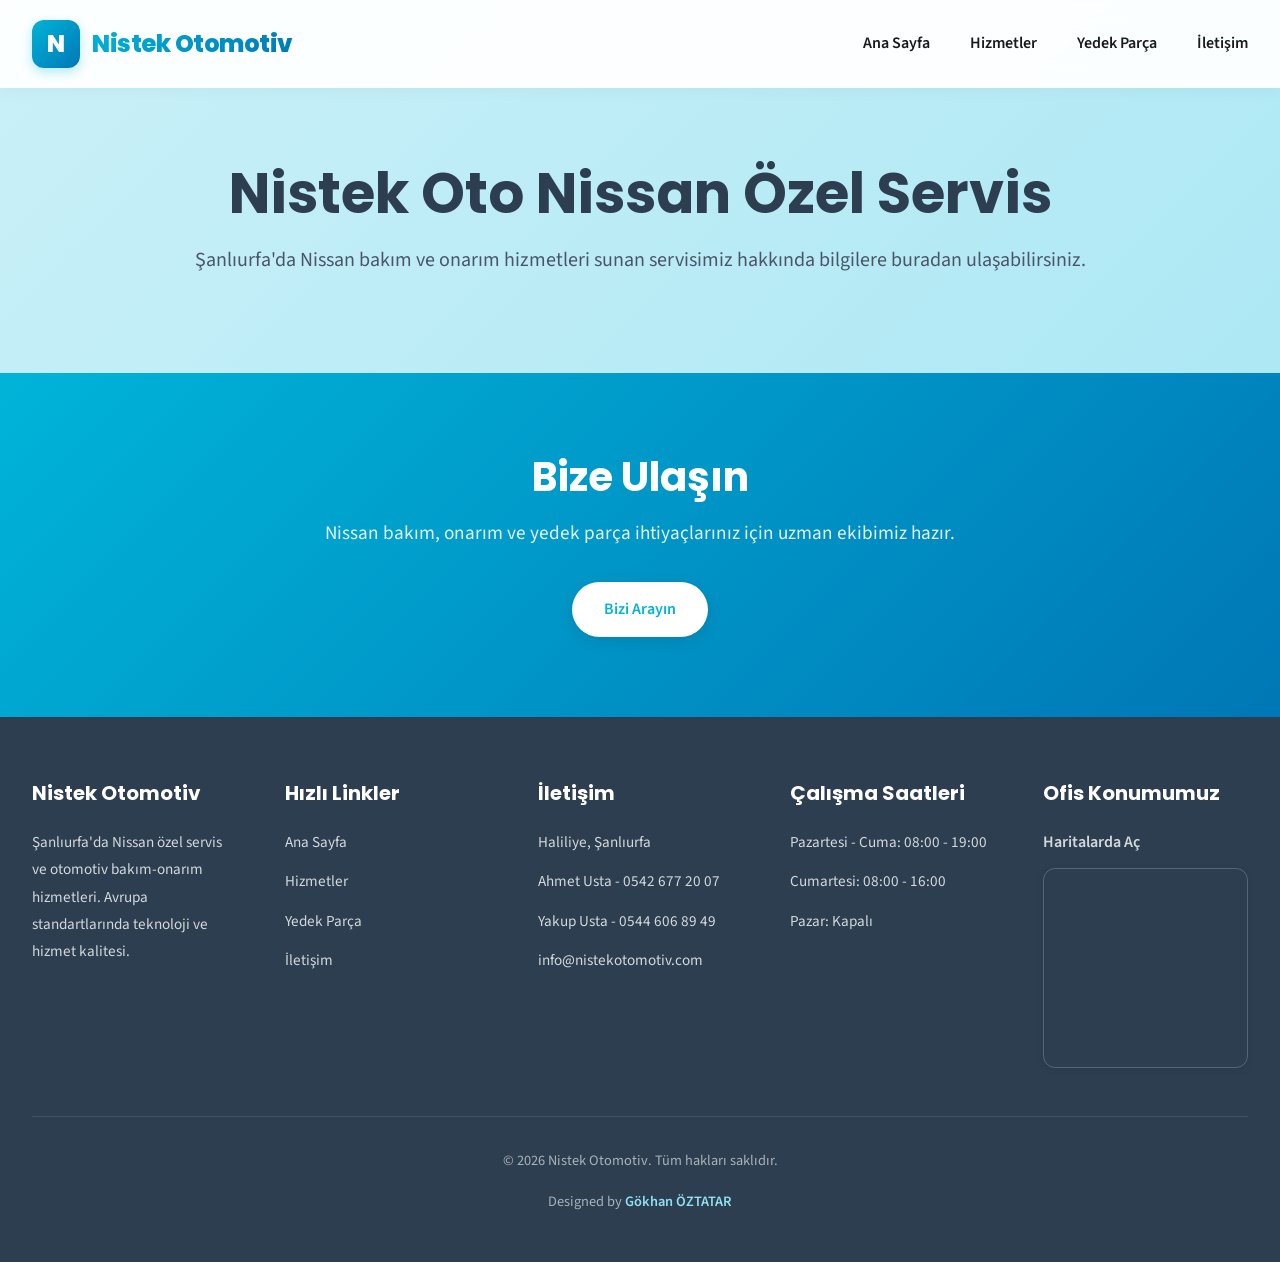
==== commit 2d71754b: "Add files via upload" ====
--- a/hakkimizda.html
+++ b/hakkimizda.html
@@ -3,8 +3,8 @@
 <head>
     <meta charset="UTF-8">
     <meta name="viewport" content="width=device-width, initial-scale=1.0">
-    <title>Nistek Otomotiv | Kurumsal Bilgi</title>
-    <meta name="description" content="Nistek Otomotiv servis, iletişim ve konum bilgileri.">
+    <title>Nistek Oto Nissan Özel Servis | Hakkımızda</title>
+    <meta name="description" content="Şanlıurfa'da Nissan özel servis deneyimi. Nistek Oto'nun servis, iletişim ve konum bilgileri.">
     <link href="https://fonts.googleapis.com/css2?family=Poppins:wght@300;400;500;600;700;800&family=Source+Sans+Pro:wght@300;400;600;700&display=swap" rel="stylesheet">
     <link rel="stylesheet" href="https://cdnjs.cloudflare.com/ajax/libs/font-awesome/6.5.0/css/all.min.css">
     <link rel="stylesheet" href="style.css">
@@ -38,8 +38,8 @@
     <!-- Page Header -->
     <section class="page-header">
         <div class="container">
-            <h1>Nistek Otomotiv</h1>
-            <p>Servis, iletişim ve konum bilgilerimize bu sayfadan hızlıca ulaşabilirsiniz.</p>
+            <h1>Nistek Oto Nissan Özel Servis</h1>
+            <p>Şanlıurfa'da Nissan bakım ve onarım hizmetleri sunan servisimiz hakkında bilgilere buradan ulaşabilirsiniz.</p>
         </div>
     </section>
 
@@ -48,7 +48,7 @@
         <div class="container">
             <div class="cta-content">
                 <h2>Bize Ulaşın</h2>
-                <p>Bakım, onarım ve yedek parça ihtiyaçlarınız için uzman ekibimiz hazır.</p>
+                <p>Nissan bakım, onarım ve yedek parça ihtiyaçlarınız için uzman ekibimiz hazır.</p>
                 <a href="tel:+905426772007" class="btn btn-light">Bizi Arayın</a>
             </div>
         </div>
@@ -60,7 +60,7 @@
             <div class="footer-grid">
                 <div class="footer-col">
                     <h4>Nistek Otomotiv</h4>
-                    <p>Şanlıurfa'da güvenilir otomotiv servisi. Avrupa standartlarında teknoloji ve hizmet kalitesi.</p>
+                    <p>Şanlıurfa'da Nissan özel servis ve otomotiv bakım-onarım hizmetleri. Avrupa standartlarında teknoloji ve hizmet kalitesi.</p>
                 </div>
                 <div class="footer-col">
                     <h4>Hızlı Linkler</h4>
